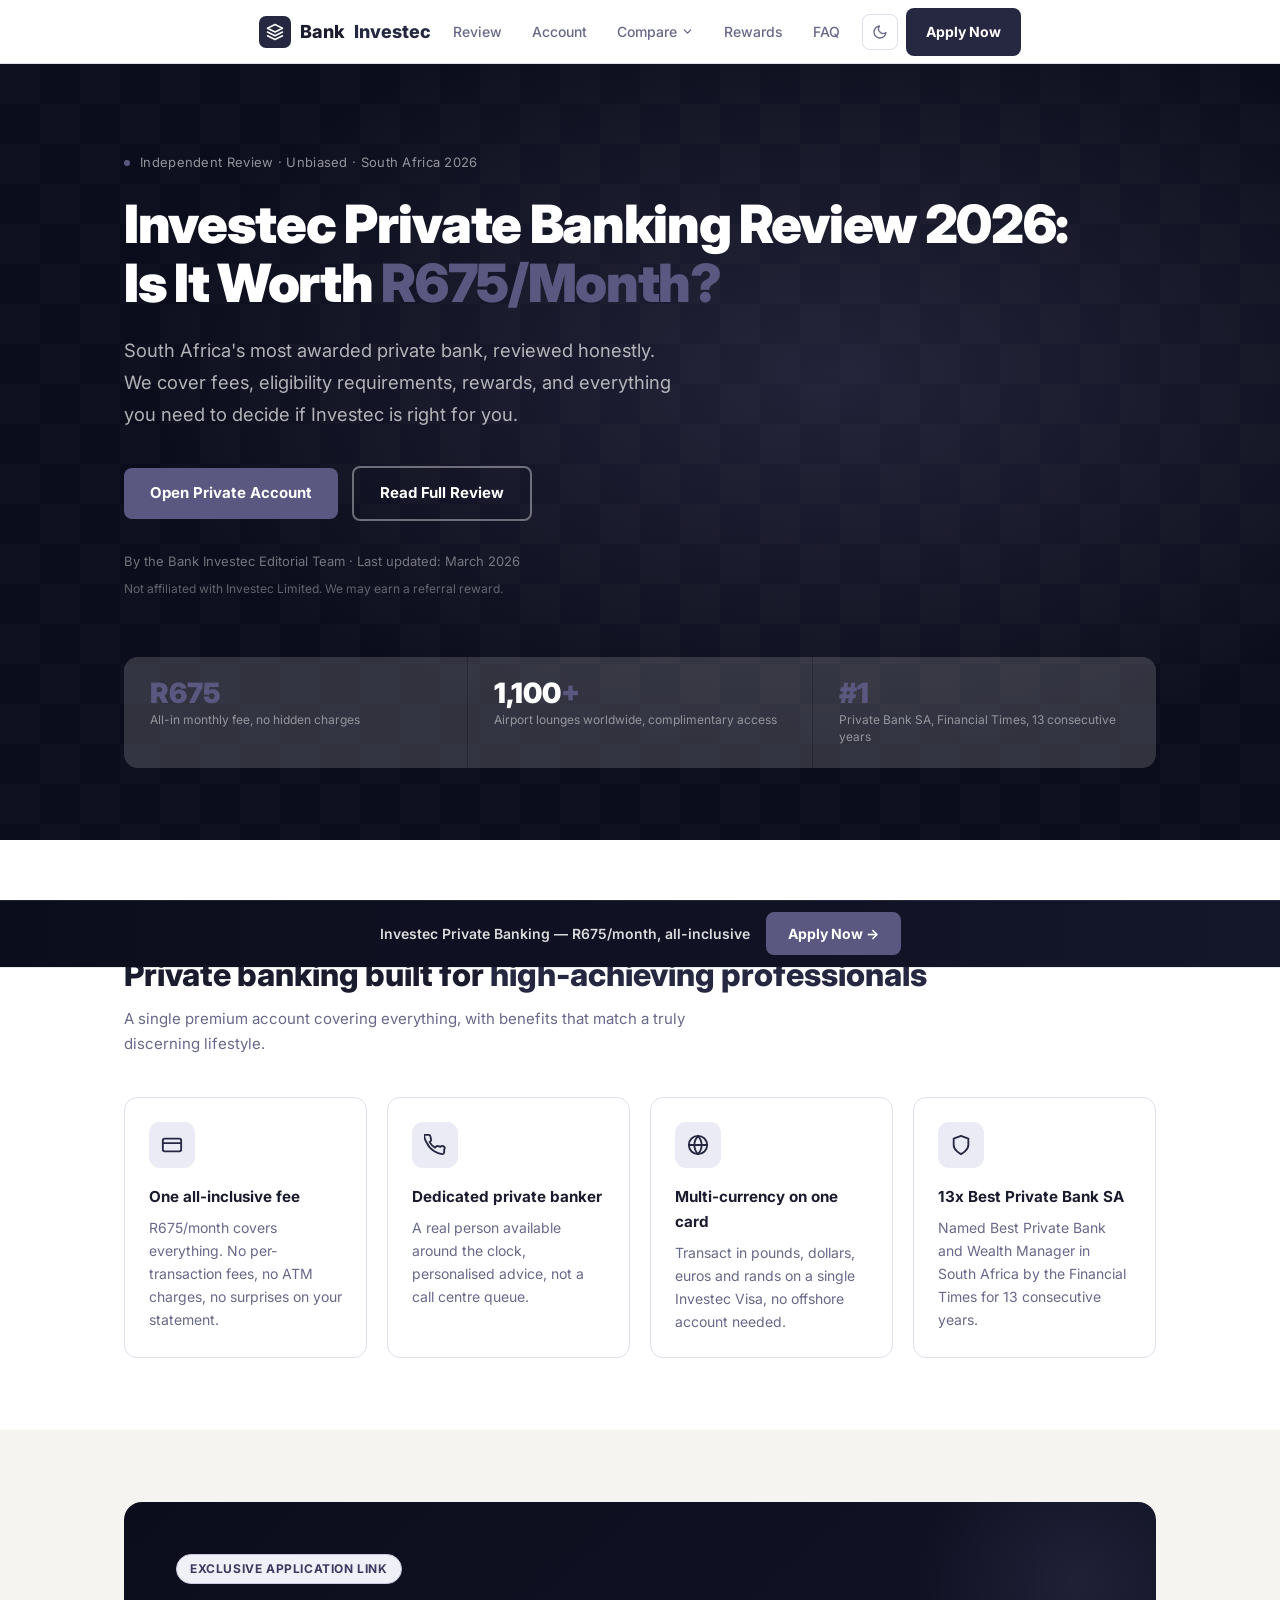
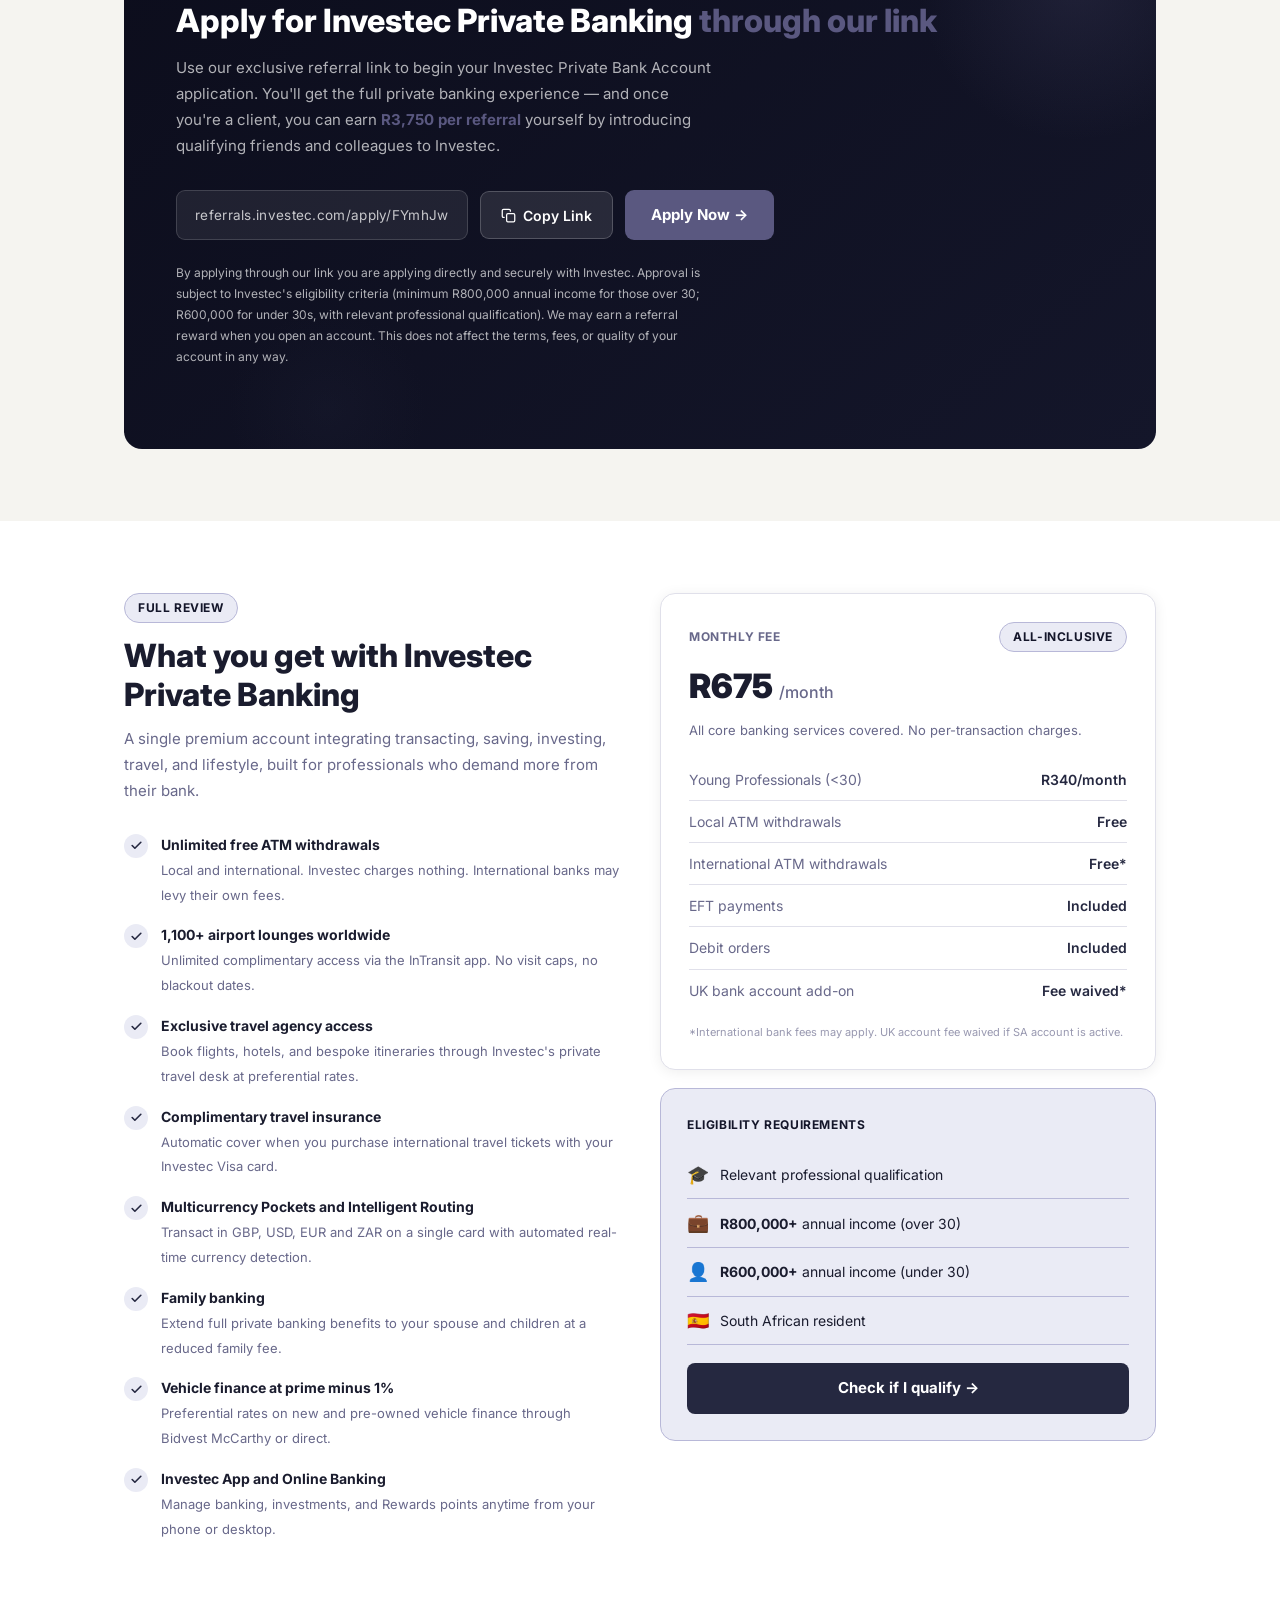
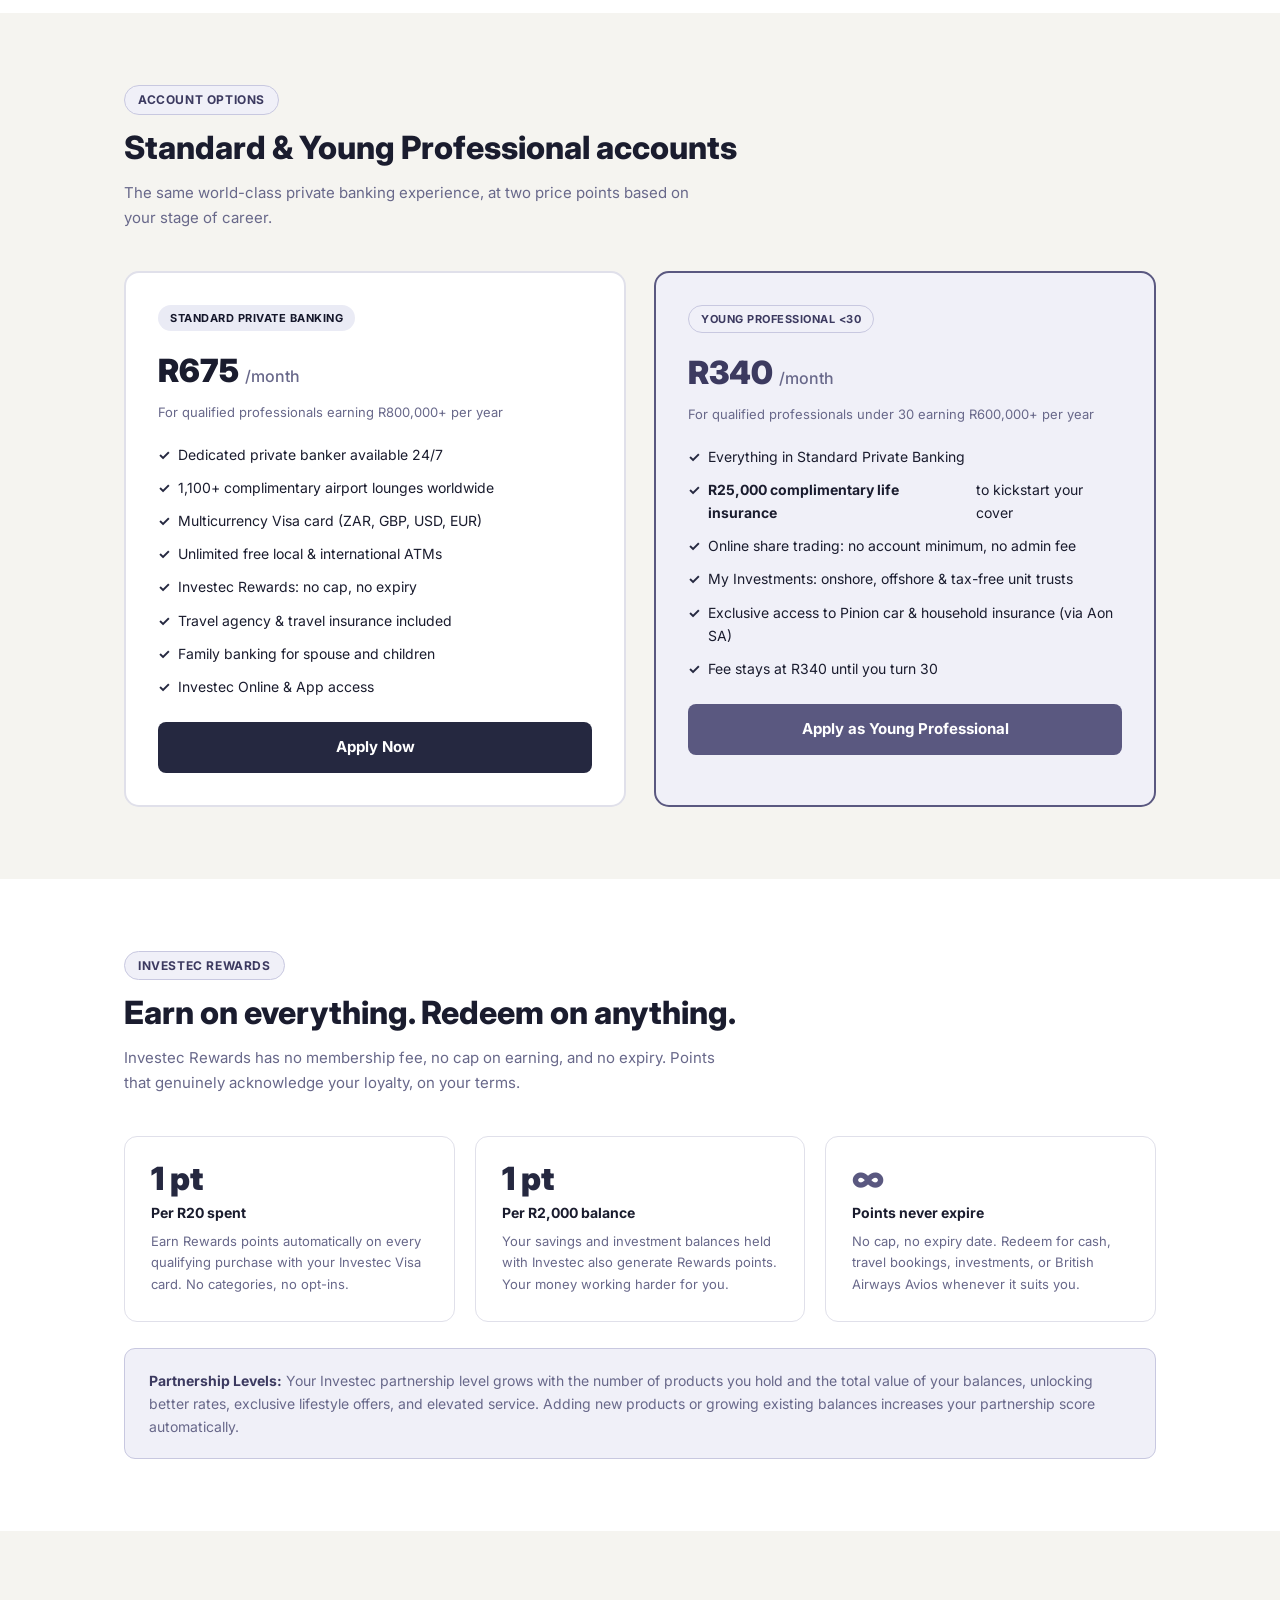
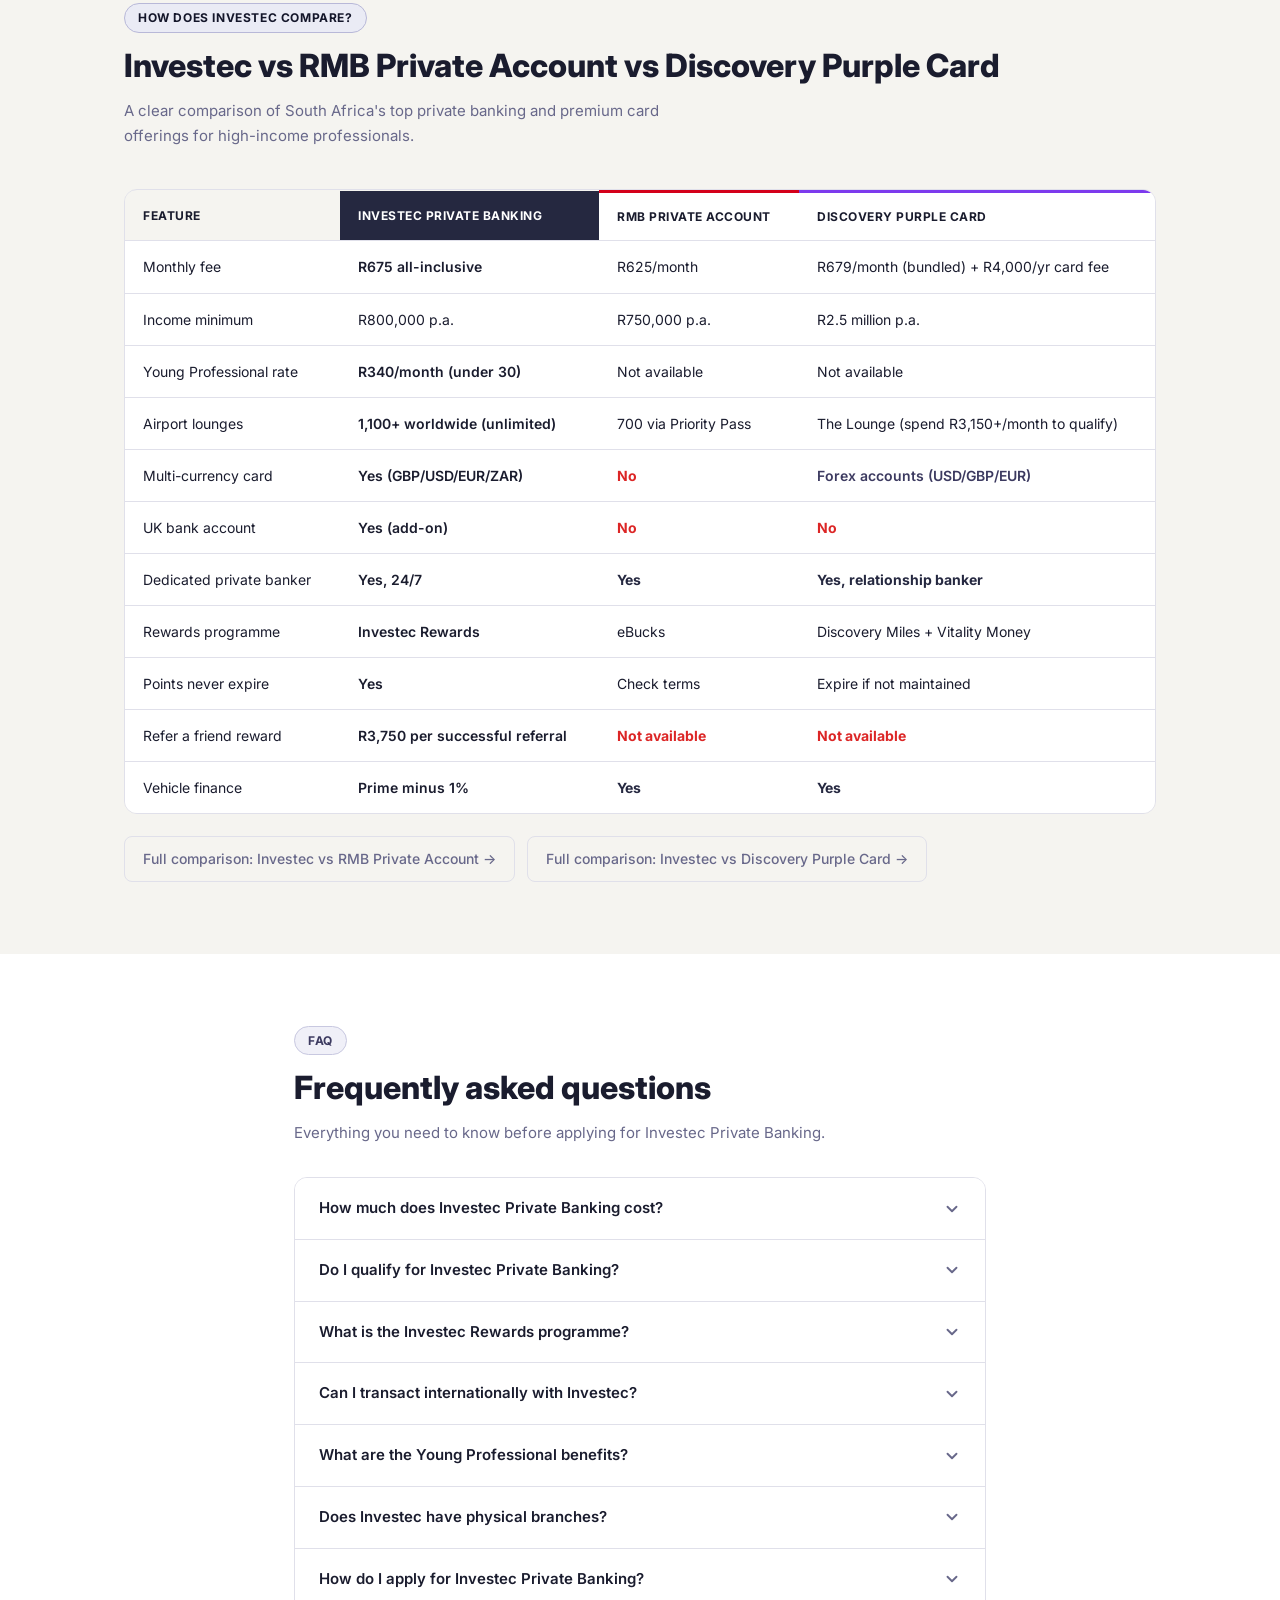
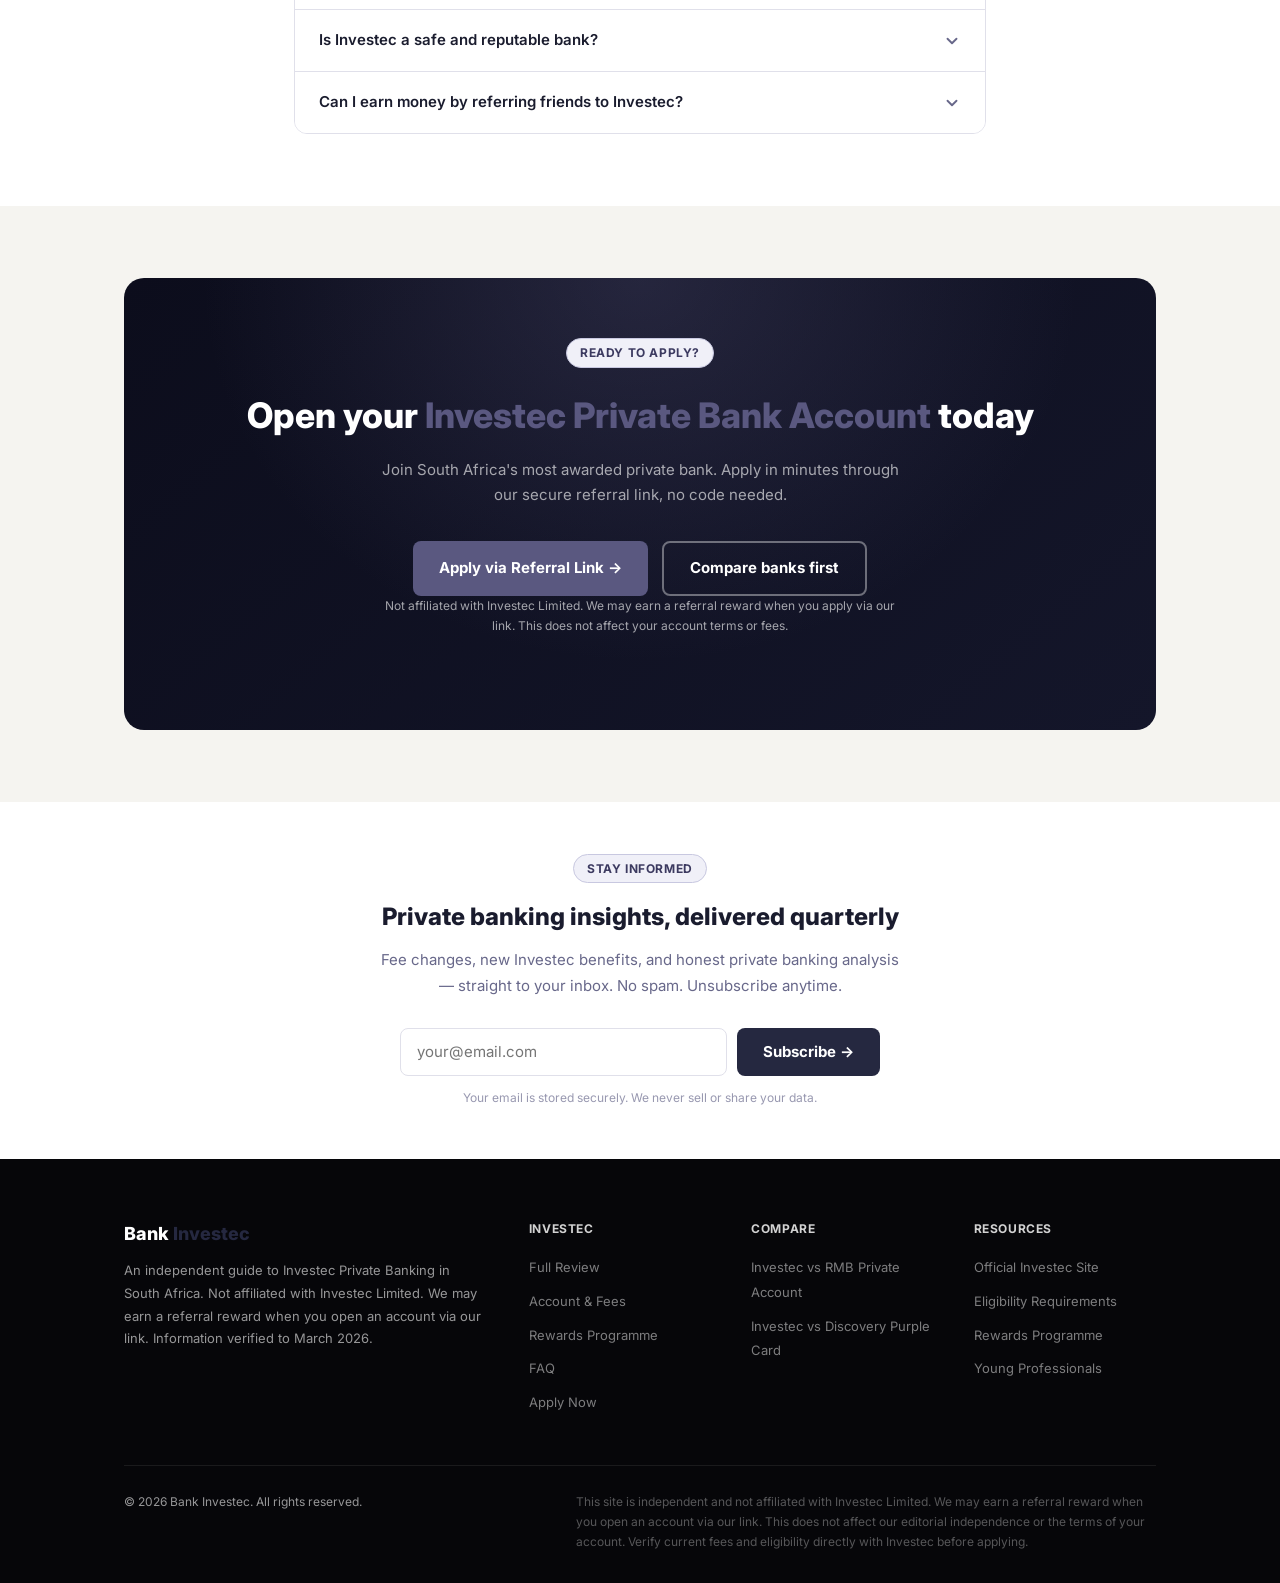
==== investec/index.html @ 0ead9aff "Connect email subscription forms to Google Apps Script Replace APPS_SCRIPT_URL placeholder with live" ====
<!DOCTYPE html>
<html lang="en" data-theme="">
<head>
  <meta charset="UTF-8">
  <meta name="viewport" content="width=device-width, initial-scale=1.0">
  <title>Investec Private Banking Review 2026 | Is It Worth It? | Bank Investec</title>
  <meta name="description" content="Full independent review of Investec Private Banking South Africa. Fees from R675/month, 1,100+ airport lounges, multicurrency card. See if you qualify and apply today.">
  <meta property="og:title" content="Investec Private Banking Review 2026 | Is It Worth It? | Bank Investec">
  <meta property="og:description" content="Full independent review of Investec Private Banking South Africa. Fees from R675/month, 1,100+ airport lounges, multicurrency card.">
  <meta property="og:type" content="website">
  <meta property="og:url" content="https://bankinvestec.co.za/">
  <meta name="twitter:card" content="summary_large_image">
  <meta name="twitter:title" content="Investec Private Banking Review 2026 | Bank Investec">
  <meta name="twitter:description" content="Full independent review of Investec Private Banking South Africa. Fees, eligibility, rewards explained.">
  <link rel="canonical" href="https://bankinvestec.co.za/">
  <link rel="preconnect" href="https://fonts.googleapis.com">
  <link rel="preconnect" href="https://fonts.gstatic.com" crossorigin>
  <link href="https://fonts.googleapis.com/css2?family=Inter:wght@300;400;500;600;700;800;900&display=swap" rel="stylesheet">
  <!-- Google Analytics 4 — replace G-XXXXXXXXXX with your Measurement ID from analytics.google.com -->
  <script async src="https://www.googletagmanager.com/gtag/js?id=G-XXXXXXXXXX"></script>
  <script>
    window.dataLayer = window.dataLayer || [];
    function gtag(){dataLayer.push(arguments);}
    gtag('js', new Date());
    gtag('config', 'G-XXXXXXXXXX');
  </script>
  <script type="application/ld+json">
  {
    "@context": "https://schema.org",
    "@type": "WebSite",
    "name": "Bank Investec",
    "url": "https://bankinvestec.co.za/",
    "description": "Independent guide to Investec Private Banking in South Africa"
  }
  </script>
  <script type="application/ld+json">
  {
    "@context": "https://schema.org",
    "@type": "Organization",
    "name": "Bank Investec",
    "url": "https://bankinvestec.co.za/",
    "description": "Independent review and guide to Investec Private Banking South Africa",
    "sameAs": ["https://bankinvestec.co.za/"]
  }
  </script>
  <script type="application/ld+json">
  {
    "@context": "https://schema.org",
    "@type": "FAQPage",
    "mainEntity": [
      {"@type":"Question","name":"How much does Investec Private Banking cost?","acceptedAnswer":{"@type":"Answer","text":"Investec charges a single all-inclusive monthly fee of R675 (effective 1 August 2025). Young Professionals under 30 pay R340/month. This covers all core banking services with no separate transaction fees."}},
      {"@type":"Question","name":"Do I qualify for Investec Private Banking?","acceptedAnswer":{"@type":"Answer","text":"You generally need a relevant professional qualification and a minimum annual income of R800,000 (over 30) or R600,000 (under 30)."}}
    ]
  }
  </script>
  <style>
    :root {
      --accent:        #252840;
      --accent-dark:   #14162A;
      --accent-light:  #EAEBF5;
      --accent-border: #B8B8D8;
      --hero-bg:       #0C0D1C;
      --dark-bg:       #060609;
      --page-bg:       #F5F4F0;
      --white:         #FFFFFF;
      --text:          #1A1C2E;
      --text-muted:    #68688A;
      --text-light:    #9898B0;
      --border:        #E0E0EA;
      --gold:          #5A5880;
      --gold-dark:     #3C3A60;
      --gold-light:    #F0F0F8;
      --gold-border:   #C8C8E0;
      --nav-h:         64px;
      --card-bg:       #FFFFFF;
      --shadow:        rgba(0,0,0,0.07);
    }
    [data-theme="dark"] {
      --page-bg:       #0A0B16;
      --white:         #12131E;
      --card-bg:       #1A1B2C;
      --text:          #EDECF4;
      --text-muted:    #9898B8;
      --text-light:    #6A6A88;
      --border:        #242438;
      --accent-light:  #141528;
      --accent-border: #282A4A;
      --gold-light:    #181824;
      --gold-border:   #2C2C48;
      --shadow:        rgba(0,0,0,0.5);
    }
    *, *::before, *::after { box-sizing: border-box; margin: 0; padding: 0; }
    html { scroll-behavior: smooth; }
    body { font-family: 'Inter', sans-serif; font-size: 15px; color: var(--text); background: var(--page-bg); line-height: 1.65; transition: background .25s, color .25s; }
    a { color: inherit; text-decoration: none; }
    .container { max-width: 1080px; margin: 0 auto; padding: 0 24px; }
    .btn { display: inline-flex; align-items: center; gap: 8px; padding: 13px 26px; border-radius: 8px; font-weight: 700; font-size: 15px; cursor: pointer; transition: all .2s; border: none; font-family: inherit; min-height: 48px; touch-action: manipulation; }
    .btn-primary { background: var(--accent); color: #fff; }
    .btn-primary:hover { background: var(--accent-dark); transform: translateY(-1px); box-shadow: 0 4px 18px rgba(37,40,64,.35); }
    .btn-gold { background: var(--gold); color: #fff; }
    .btn-gold:hover { background: var(--gold-dark); transform: translateY(-1px); box-shadow: 0 4px 18px rgba(90,88,128,.4); }
    .btn-outline { background: transparent; color: #fff; border: 2px solid rgba(255,255,255,.38); }
    .btn-outline:hover { border-color: #fff; background: rgba(255,255,255,.09); }
    .section { padding: 72px 0; }
    .section-alt { background: var(--page-bg); }
    .section-white { background: var(--white); }
    .section-dark { background: var(--dark-bg); color: #fff; }
    .section-title { font-size: clamp(1.5rem, 3vw, 2rem); font-weight: 800; margin-bottom: 12px; line-height: 1.2; }
    .section-sub { color: var(--text-muted); max-width: 600px; margin-bottom: 40px; line-height: 1.7; }
    .badge { display: inline-block; padding: 4px 13px; border-radius: 20px; font-size: 12px; font-weight: 700; letter-spacing: .6px; text-transform: uppercase; }
    .badge-gold { background: var(--gold-light); color: var(--gold-dark); border: 1px solid var(--gold-border); }
    .badge-green { background: var(--accent-light); color: var(--accent-dark); border: 1px solid var(--accent-border); }

    /* Nav */
    .nav { position: sticky; top: 0; z-index: 100; background: var(--white); border-bottom: 1px solid var(--border); height: var(--nav-h); display: flex; align-items: center; transition: background .25s, border-color .25s; }
    [data-theme="dark"] .nav { background: #0C0D1C; border-color: rgba(255,255,255,0.07); }
    .nav-inner { display: flex; align-items: center; justify-content: space-between; width: 100%; gap: 8px; }
    .nav-logo { font-size: 18px; font-weight: 800; color: var(--text); display: flex; align-items: center; gap: 9px; flex-shrink: 0; }
    .logo-mark { width: 32px; height: 32px; background: var(--accent); border-radius: 7px; display: flex; align-items: center; justify-content: center; }
    .logo-mark svg { width: 18px; height: 18px; fill: none; stroke: #fff; stroke-width: 2; stroke-linecap: round; stroke-linejoin: round; }
    .nav-logo em { color: var(--accent); font-style: normal; }
    .nav-links { display: flex; align-items: center; gap: 2px; }
    .nav-links a { padding: 8px 14px; border-radius: 6px; font-size: 14px; font-weight: 500; color: var(--text-muted); transition: all .15s; min-height: 40px; display: flex; align-items: center; }
    .nav-links a:hover { color: var(--text); background: var(--accent-light); }
    .nav-dd { position: relative; }
    .nav-dd-btn { display: flex; align-items: center; gap: 4px; padding: 8px 14px; border-radius: 6px; font-size: 14px; font-weight: 500; color: var(--text-muted); cursor: pointer; background: none; border: none; font-family: inherit; transition: all .15s; min-height: 40px; }
    .nav-dd-btn:hover { color: var(--text); background: var(--accent-light); }
    .nav-dd-menu { display: none; position: absolute; top: calc(100% + 8px); left: 0; background: var(--card-bg); border: 1px solid var(--border); border-radius: 10px; padding: 6px; min-width: 240px; box-shadow: 0 8px 28px var(--shadow); z-index: 200; }
    .nav-dd-menu.open { display: block; }
    .nav-dd-menu a { display: block; padding: 10px 14px; border-radius: 6px; font-size: 14px; color: var(--text); transition: background .15s; min-height: 40px; display: flex; align-items: center; }
    .nav-dd-menu a:hover { background: var(--accent-light); color: var(--accent); }
    .nav-right { display: flex; align-items: center; gap: 8px; flex-shrink: 0; }
    .theme-toggle { width: 36px; height: 36px; border-radius: 8px; border: 1px solid var(--border); background: var(--card-bg); cursor: pointer; display: flex; align-items: center; justify-content: center; transition: all .2s; color: var(--text-muted); }
    .theme-toggle:hover { border-color: var(--accent); color: var(--accent); background: var(--accent-light); }
    .theme-toggle svg { width: 16px; height: 16px; stroke: currentColor; fill: none; stroke-width: 2; stroke-linecap: round; stroke-linejoin: round; }
    .hamburger { display: none; background: none; border: none; cursor: pointer; padding: 8px; min-width: 40px; min-height: 48px; align-items: center; justify-content: center; flex-direction: column; gap: 5px; }
    .hamburger span { display: block; width: 22px; height: 2px; background: var(--text); transition: all .2s; border-radius: 2px; }
    [data-theme="dark"] .hamburger span { background: #fff; }
    .m-nav { display: none; position: fixed; top: var(--nav-h); left: 0; right: 0; bottom: 0; background: var(--white); overflow-y: auto; z-index: 99; padding: 16px; transition: background .25s; }
    [data-theme="dark"] .m-nav { background: #0C0D1C; }
    .m-nav a, .m-nav-sub-btn { display: flex; align-items: center; padding: 13px 16px; border-radius: 8px; font-size: 16px; font-weight: 500; color: var(--text); transition: background .15s; border: none; background: none; font-family: inherit; width: 100%; text-align: left; cursor: pointer; min-height: 48px; }
    .m-nav a:hover, .m-nav-sub-btn:hover { background: var(--accent-light); }
    .m-nav-sub { display: none; padding-left: 14px; }
    .m-nav-sub a { font-size: 15px; padding: 10px 16px; }
    .m-nav-cta { display: block; margin-top: 16px; text-align: center; background: var(--accent); color: #fff !important; padding: 15px; border-radius: 10px; font-weight: 700; min-height: 52px; }

    /* Hero */
    .hero { background: var(--hero-bg); background-image: radial-gradient(ellipse at 65% 40%, rgba(90,88,128,.28) 0%, transparent 58%); padding: 88px 0 72px; color: #fff; position: relative; overflow: hidden; }
    .hero::after { content: ''; position: absolute; inset: 0; background: url("data:image/svg+xml,%3Csvg width='80' height='80' viewBox='0 0 80 80' xmlns='http://www.w3.org/2000/svg'%3E%3Cg fill='%23ffffff' fill-opacity='0.015'%3E%3Cpath d='M0 0h40v40H0zm40 40h40v40H40z'/%3E%3C/g%3E%3C/svg%3E"); pointer-events: none; }
    .hero-inner { position: relative; z-index: 1; }
    .hero-eyebrow { display: flex; align-items: center; gap: 10px; margin-bottom: 22px; font-size: 13px; color: rgba(255,255,255,.55); letter-spacing: .3px; }
    .hero-dot { width: 6px; height: 6px; border-radius: 50%; background: var(--gold); flex-shrink: 0; }
    .hero h1 { font-size: clamp(2rem, 5.5vw, 3.3rem); font-weight: 900; line-height: 1.1; margin-bottom: 22px; letter-spacing: -.025em; }
    .hero h1 em { color: var(--gold); font-style: normal; }
    .hero-sub { font-size: clamp(1rem, 2vw, 1.15rem); color: rgba(255,255,255,.68); max-width: 560px; margin-bottom: 36px; line-height: 1.75; }
    .hero-actions { display: flex; align-items: center; gap: 14px; flex-wrap: wrap; margin-bottom: 30px; }
    .hero-meta { font-size: 13px; color: rgba(255,255,255,.42); }
    .hero-disc { margin-top: 7px; font-size: 12px; color: rgba(255,255,255,.35); }
    .hero-stats { display: grid; grid-template-columns: repeat(3, 1fr); gap: 1px; background: rgba(255,255,255,.1); border-radius: 14px; overflow: hidden; margin-top: 58px; }
    .hero-stat { background: rgba(255,255,255,.055); padding: 22px 26px; }
    .stat-num { font-size: 1.75rem; font-weight: 900; color: #fff; line-height: 1; }
    .stat-num em { color: var(--gold); font-style: normal; }
    .stat-label { font-size: 12px; color: rgba(255,255,255,.48); margin-top: 5px; line-height: 1.4; }

    /* Why Cards */
    .why-grid { display: grid; grid-template-columns: repeat(4, 1fr); gap: 20px; }
    .why-card { background: var(--card-bg); border: 1px solid var(--border); border-radius: 13px; padding: 24px; transition: box-shadow .2s, transform .2s; }
    .why-card:hover { box-shadow: 0 6px 24px var(--shadow); transform: translateY(-2px); }
    .why-icon { width: 46px; height: 46px; background: var(--accent-light); border-radius: 11px; display: flex; align-items: center; justify-content: center; margin-bottom: 16px; }
    .why-icon svg { width: 22px; height: 22px; stroke: var(--accent); fill: none; stroke-width: 2; stroke-linecap: round; stroke-linejoin: round; }
    .why-card h3 { font-size: 0.95rem; font-weight: 700; margin-bottom: 7px; }
    .why-card p { font-size: 14px; color: var(--text-muted); line-height: 1.65; }

    /* Referral Box */
    .ref-box { background: linear-gradient(140deg, #0C0D1C 0%, #14162A 100%); border-radius: 18px; padding: 52px; color: #fff; position: relative; overflow: hidden; }
    .ref-box::before { content: ''; position: absolute; top: -80px; right: -80px; width: 320px; height: 320px; background: radial-gradient(circle, rgba(90,88,128,.20) 0%, transparent 70%); pointer-events: none; }
    .ref-box::after { content: ''; position: absolute; bottom: -60px; left: 10%; width: 200px; height: 200px; background: radial-gradient(circle, rgba(37,40,64,.18) 0%, transparent 70%); pointer-events: none; }
    .ref-inner { position: relative; z-index: 1; }
    .ref-box h2 { font-size: clamp(1.5rem, 3vw, 2rem); font-weight: 800; margin-bottom: 14px; line-height: 1.2; }
    .ref-box h2 em { color: var(--gold); font-style: normal; }
    .ref-box > .ref-inner > p { color: rgba(255,255,255,.68); max-width: 540px; margin-bottom: 30px; line-height: 1.75; }
    .ref-row { display: flex; align-items: center; gap: 12px; flex-wrap: wrap; }
    .ref-url { background: rgba(255,255,255,.08); border: 1px solid rgba(255,255,255,.15); border-radius: 9px; padding: 13px 18px; font-size: 13.5px; color: rgba(255,255,255,.75); letter-spacing: .3px; white-space: nowrap; overflow: hidden; text-overflow: ellipsis; max-width: 300px; }
    .ref-copy { display: inline-flex; align-items: center; gap: 7px; padding: 13px 20px; background: rgba(255,255,255,.1); border: 1px solid rgba(255,255,255,.2); border-radius: 9px; color: #fff; font-size: 14px; font-weight: 600; cursor: pointer; transition: all .2s; font-family: inherit; min-height: 48px; }
    .ref-copy:hover { background: rgba(255,255,255,.18); }
    .ref-apply { display: inline-flex; align-items: center; gap: 8px; padding: 13px 26px; background: var(--gold); border-radius: 9px; color: #fff; font-size: 15px; font-weight: 700; cursor: pointer; transition: all .2s; min-height: 48px; }
    .ref-apply:hover { background: var(--gold-dark); transform: translateY(-1px); box-shadow: 0 5px 18px rgba(184,146,42,.45); }
    .ref-fine { margin-top: 22px; font-size: 12px; color: rgba(255,255,255,.37); line-height: 1.7; max-width: 680px; }
    .toast { position: fixed; bottom: 24px; left: 50%; transform: translateX(-50%) translateY(10px); background: var(--accent); color: #fff; padding: 12px 26px; border-radius: 9px; font-weight: 600; font-size: 14px; opacity: 0; transition: all .3s; pointer-events: none; z-index: 1000; }
    .toast.show { opacity: 1; transform: translateX(-50%) translateY(0); }

    /* Features */
    .features-grid { display: grid; grid-template-columns: 1fr 1fr; gap: 40px; align-items: start; }
    .feat-list { display: flex; flex-direction: column; gap: 16px; }
    .feat-item { display: flex; align-items: flex-start; gap: 13px; }
    .feat-check { width: 24px; height: 24px; background: var(--accent-light); border-radius: 50%; display: flex; align-items: center; justify-content: center; flex-shrink: 0; margin-top: 1px; }
    .feat-check svg { width: 13px; height: 13px; stroke: var(--accent); fill: none; stroke-width: 3; stroke-linecap: round; stroke-linejoin: round; }
    .feat-text strong { display: block; font-size: 14px; font-weight: 700; margin-bottom: 2px; }
    .feat-text span { font-size: 13px; color: var(--text-muted); line-height: 1.6; }
    .aside-stack { display: flex; flex-direction: column; gap: 18px; }
    .fee-card { background: var(--card-bg); border: 1px solid var(--border); border-radius: 15px; padding: 28px; box-shadow: 0 2px 14px var(--shadow); }
    .fee-header { display: flex; align-items: center; justify-content: space-between; margin-bottom: 6px; }
    .fee-label { font-size: 12px; font-weight: 700; text-transform: uppercase; letter-spacing: .6px; color: var(--text-muted); }
    .fee-amount { font-size: 2.1rem; font-weight: 900; margin-bottom: 6px; }
    .fee-amount span { font-size: 1rem; font-weight: 500; color: var(--text-muted); }
    .fee-note { font-size: 13px; color: var(--text-muted); margin-bottom: 18px; }
    .fee-rows { display: flex; flex-direction: column; }
    .fee-row { display: flex; justify-content: space-between; font-size: 14px; padding: 9px 0; border-bottom: 1px solid var(--border); }
    .fee-row:last-child { border-bottom: none; }
    .fee-row-label { color: var(--text-muted); }
    .fee-val-good { color: var(--accent); font-weight: 600; }
    .fee-asterisk { font-size: 11px; color: var(--text-light); margin-top: 12px; }
    .elig-card { background: linear-gradient(135deg, var(--accent-light), var(--accent-light)); border: 1px solid var(--accent-border); border-radius: 15px; padding: 26px; }
    .elig-card h4 { font-size: 12px; font-weight: 700; text-transform: uppercase; letter-spacing: .6px; color: var(--accent-dark); margin-bottom: 16px; }
    .elig-row { display: flex; align-items: center; gap: 11px; font-size: 14px; padding: 9px 0; border-bottom: 1px solid var(--accent-border); }
    .elig-row:last-child { border-bottom: none; }
    .elig-icon { font-size: 18px; }

    /* Rewards */
    .rewards-grid { display: grid; grid-template-columns: repeat(3, 1fr); gap: 20px; }
    .rew-card { background: var(--card-bg); border: 1px solid var(--border); border-radius: 13px; padding: 26px; }
    .rew-num { font-size: 2rem; font-weight: 900; color: var(--accent); margin-bottom: 6px; line-height: 1; }
    .rew-num em { color: var(--gold); font-style: normal; }
    .rew-label { font-size: 14px; font-weight: 700; margin-bottom: 7px; }
    .rew-desc { font-size: 13px; color: var(--text-muted); line-height: 1.65; }
    .rewards-note { margin-top: 26px; padding: 20px 24px; background: var(--gold-light); border: 1px solid var(--gold-border); border-radius: 11px; font-size: 14px; }

    /* Comparison */
    .table-wrap { overflow-x: auto; border-radius: 13px; border: 1px solid var(--border); }
    .cmp-table { width: 100%; border-collapse: collapse; font-size: 14px; }
    .cmp-table th, .cmp-table td { padding: 14px 18px; text-align: left; border-bottom: 1px solid var(--border); }
    .cmp-table thead th { font-size: 12px; font-weight: 700; text-transform: uppercase; letter-spacing: .5px; background: var(--page-bg); white-space: nowrap; color: var(--text); }
    .cmp-table thead th.col-inv { background: var(--accent); color: #fff; }
    .cmp-table thead th.col-rmb { background: var(--card-bg); color: var(--text); border-top: 3px solid #D4001A; }
    .cmp-table thead th.col-disc { background: var(--card-bg); color: var(--text); border-top: 3px solid #7C3AED; }
    .cmp-table tbody tr:last-child td { border-bottom: none; }
    .cmp-table tbody tr:hover { background: var(--accent-light); }
    .cmp-table tbody td { background: var(--card-bg); color: var(--text); }
    .cmp-table tbody tr:hover td { background: var(--accent-light); }
    .val-good { color: var(--accent); font-weight: 600; }
    .chk-yes { color: var(--accent); font-weight: 700; }
    .chk-no { color: #DC2626; font-weight: 700; }
    .chk-part { color: var(--gold-dark); font-weight: 600; }
    .cmp-links { display: flex; gap: 12px; margin-top: 22px; flex-wrap: wrap; }
    .cmp-link { display: inline-flex; align-items: center; gap: 6px; padding: 10px 18px; border: 1px solid var(--border); border-radius: 8px; font-size: 14px; font-weight: 500; color: var(--text-muted); transition: all .2s; min-height: 44px; }
    .cmp-link:hover { border-color: var(--accent); color: var(--accent); background: var(--accent-light); }

    /* Young Professional */
    .yp-grid { display: grid; grid-template-columns: 1fr 1fr; gap: 28px; }
    .yp-card { background: var(--card-bg); border: 2px solid var(--border); border-radius: 15px; padding: 32px; }
    .yp-card.featured { border-color: var(--gold); background: var(--gold-light); }
    .yp-tag { display: inline-block; padding: 4px 12px; border-radius: 20px; font-size: 11px; font-weight: 700; letter-spacing: .5px; text-transform: uppercase; margin-bottom: 14px; }
    .yp-tag.standard { background: var(--accent-light); color: var(--accent-dark); }
    .yp-tag.young { background: var(--gold-light); color: var(--gold-dark); border: 1px solid var(--gold-border); }
    .yp-fee { font-size: 2rem; font-weight: 900; margin-bottom: 4px; }
    .yp-fee span { font-size: 1rem; font-weight: 500; color: var(--text-muted); }
    .yp-income { font-size: 13px; color: var(--text-muted); margin-bottom: 20px; }
    .yp-list { display: flex; flex-direction: column; gap: 10px; }
    .yp-item { display: flex; align-items: flex-start; gap: 8px; font-size: 14px; }
    .yp-item::before { content: '✓'; color: var(--accent); font-weight: 700; flex-shrink: 0; }

    /* FAQ */
    .faq-list { display: flex; flex-direction: column; border-radius: 13px; overflow: hidden; border: 1px solid var(--border); }
    .faq-item { border-bottom: 1px solid var(--border); }
    .faq-item:last-child { border-bottom: none; }
    .faq-q { display: flex; justify-content: space-between; align-items: center; padding: 18px 24px; cursor: pointer; font-weight: 600; font-size: 15px; background: var(--card-bg); transition: background .15s; gap: 14px; min-height: 60px; }
    .faq-q:hover { background: var(--accent-light); }
    .faq-chev { flex-shrink: 0; transition: transform .2s; stroke: var(--text-muted); }
    .faq-item.open .faq-chev { transform: rotate(180deg); }
    .faq-a { display: none; padding: 0 24px 20px; font-size: 14px; color: var(--text-muted); line-height: 1.8; background: var(--card-bg); }
    .faq-item.open .faq-a { display: block; }

    /* Newsletter */
    .nl-form { display: flex; gap: 10px; max-width: 460px; margin: 0 auto; }
    .nl-input { flex: 1; padding: 13px 16px; border: 1px solid var(--border); border-radius: 8px; font-family: inherit; font-size: 15px; color: var(--text); background: var(--card-bg); outline: none; transition: border-color .2s; min-height: 48px; }
    .nl-input:focus { border-color: var(--accent); }
    .nl-note { margin-top: 10px; font-size: 13px; color: var(--text-light); text-align: center; }

    /* CTA Box */
    .cta-box { background: linear-gradient(140deg, #0C0D1C 0%, #14162A 100%); border-radius: 20px; padding: 60px; text-align: center; color: #fff; position: relative; overflow: hidden; }
    .cta-box::before { content: ''; position: absolute; inset: 0; background: radial-gradient(ellipse at 50% 0%, rgba(90,88,128,.3) 0%, transparent 60%); }
    .cta-inner { position: relative; z-index: 1; }
    .cta-box h2 { font-size: clamp(1.6rem, 3.5vw, 2.2rem); font-weight: 800; margin-bottom: 14px; }
    .cta-box h2 em { color: var(--gold); font-style: normal; }
    .cta-box p { color: rgba(255,255,255,.62); max-width: 520px; margin: 0 auto 34px; }
    .cta-actions { display: flex; justify-content: center; gap: 14px; flex-wrap: wrap; }
    .cta-disc { margin-top: 22px; font-size: 12px; color: rgba(255,255,255,.32); }

    /* Footer */
    .footer { background: var(--dark-bg); color: rgba(255,255,255,.58); padding: 60px 0 32px; }
    .footer-grid { display: grid; grid-template-columns: 2fr 1fr 1fr 1fr; gap: 40px; margin-bottom: 50px; }
    .footer-brand { font-size: 18px; font-weight: 800; color: #fff; margin-bottom: 10px; }
    .footer-brand em { color: var(--accent); font-style: normal; }
    .footer-desc { font-size: 13px; line-height: 1.75; }
    .footer-col h4 { font-size: 12px; font-weight: 700; text-transform: uppercase; letter-spacing: .6px; color: rgba(255,255,255,.82); margin-bottom: 16px; }
    .footer-col ul { list-style: none; display: flex; flex-direction: column; gap: 9px; }
    .footer-col ul a { font-size: 13px; color: rgba(255,255,255,.48); transition: color .15s; }
    .footer-col ul a:hover { color: var(--accent); }
    .footer-bottom { border-top: 1px solid rgba(255,255,255,.08); padding-top: 26px; display: flex; justify-content: space-between; align-items: flex-start; gap: 20px; flex-wrap: wrap; }
    .footer-copy { font-size: 12px; }
    .footer-legal { font-size: 12px; color: rgba(255,255,255,.32); max-width: 580px; line-height: 1.65; }

    /* Sticky apply bar */
    .sticky-apply { position: fixed; bottom: 0; left: 0; right: 0; background: linear-gradient(90deg, #0C0D1C, #14162A); padding: 12px 24px; z-index: 300; transform: translateY(100%); transition: transform .35s ease; }
    .sticky-apply.visible { transform: translateY(0); }

    /* Responsive */
    @media (max-width: 860px) {
      .features-grid { grid-template-columns: 1fr; }
      .yp-grid { grid-template-columns: 1fr; }
      .footer-grid { grid-template-columns: 1fr 1fr; }
    }
    @media (max-width: 768px) {
      .why-grid { grid-template-columns: 1fr 1fr; }
      .rewards-grid { grid-template-columns: 1fr 1fr; }
      .hero-stats { grid-template-columns: 1fr; }
      .ref-box { padding: 34px 24px; }
      .cta-box { padding: 44px 24px; }
    }
    @media (max-width: 600px) {
      .nav-links { display: none; }
      .hamburger { display: flex; }
      .why-grid { grid-template-columns: 1fr; }
      .rewards-grid { grid-template-columns: 1fr; }
      .footer-grid { grid-template-columns: 1fr; }
      .section { padding: 48px 0; }
      .nl-form { flex-direction: column; }
      .hero-actions { flex-direction: column; align-items: flex-start; }
      .ref-row { flex-direction: column; align-items: flex-start; }
      .hero { padding: 56px 0 48px; }
      .nav-right .btn { display: none; }
    }
  </style>
</head>
<body>

<!-- Navigation -->
<nav class="nav">
  <div class="container">
    <div class="nav-inner">
      <a href="/" class="nav-logo">
        <div class="logo-mark">
          <svg viewBox="0 0 24 24"><path d="M12 2L2 7l10 5 10-5-10-5M2 17l10 5 10-5M2 12l10 5 10-5"/></svg>
        </div>
        Bank <em>Investec</em>
      </a>
      <div class="nav-links">
        <a href="#review">Review</a>
        <a href="#features">Account</a>
        <div class="nav-dd">
          <button class="nav-dd-btn" onclick="toggleDropdown(event,'ddMenu')" aria-haspopup="true" aria-expanded="false">Compare <svg width="13" height="13" viewBox="0 0 24 24" fill="none" stroke="currentColor" stroke-width="2.5" stroke-linecap="round" stroke-linejoin="round"><polyline points="6 9 12 15 18 9"/></svg></button>
          <div class="nav-dd-menu" id="ddMenu" role="menu">
            <a href="vs-rmb.html">Investec vs RMB Private Account</a>
            <a href="vs-discovery.html">Investec vs Discovery Purple Card</a>
          </div>
        </div>
        <a href="#rewards">Rewards</a>
        <a href="#faq">FAQ</a>
      </div>
      <div class="nav-right">
        <button class="theme-toggle" id="themeToggle" aria-label="Toggle dark mode" onclick="toggleTheme()">
          <svg id="moonIcon" viewBox="0 0 24 24"><path d="M21 12.79A9 9 0 1111.21 3 7 7 0 0021 12.79z"/></svg>
          <svg id="sunIcon" viewBox="0 0 24 24" style="display:none"><circle cx="12" cy="12" r="5"/><line x1="12" y1="1" x2="12" y2="3"/><line x1="12" y1="21" x2="12" y2="23"/><line x1="4.22" y1="4.22" x2="5.64" y2="5.64"/><line x1="18.36" y1="18.36" x2="19.78" y2="19.78"/><line x1="1" y1="12" x2="3" y2="12"/><line x1="21" y1="12" x2="23" y2="12"/><line x1="4.22" y1="19.78" x2="5.64" y2="18.36"/><line x1="18.36" y1="5.64" x2="19.78" y2="4.22"/></svg>
        </button>
        <a href="https://referrals.investec.com/apply/FYmhJw" target="_blank" rel="noopener" class="btn btn-primary" style="font-size:14px;padding:9px 20px;" onclick="trackApply()">Apply Now</a>
        <button class="hamburger" onclick="toggleNav()" aria-label="Menu">
          <span></span><span></span><span></span>
        </button>
      </div>
    </div>
  </div>
</nav>

<!-- Mobile nav -->
<div class="m-nav" id="mNav">
  <a href="#review" onclick="closeNav()">Review</a>
  <a href="#features" onclick="closeNav()">Account &amp; Fees</a>
  <button class="m-nav-sub-btn" onclick="toggleSub()">Compare &#9662;</button>
  <div class="m-nav-sub" id="mSub">
    <a href="vs-rmb.html">Investec vs RMB Private Account</a>
    <a href="vs-discovery.html">Investec vs Discovery Purple Card</a>
  </div>
  <a href="#rewards" onclick="closeNav()">Rewards</a>
  <a href="#faq" onclick="closeNav()">FAQ</a>
  <a href="https://referrals.investec.com/apply/FYmhJw" class="m-nav-cta" target="_blank" rel="noopener" onclick="trackApply()">Apply for Private Banking</a>
</div>

<!-- Hero -->
<section class="hero" id="review">
  <div class="container">
    <div class="hero-inner">
      <div class="hero-eyebrow">
        <div class="hero-dot"></div>
        Independent Review &middot; Unbiased &middot; South Africa 2026
      </div>
      <h1>Investec Private Banking Review 2026:<br>Is It Worth <em>R675/Month?</em></h1>
      <p class="hero-sub">South Africa's most awarded private bank, reviewed honestly. We cover fees, eligibility requirements, rewards, and everything you need to decide if Investec is right for you.</p>
      <div class="hero-actions">
        <a href="https://referrals.investec.com/apply/FYmhJw" target="_blank" rel="noopener" class="btn btn-gold" onclick="trackApply()">Open Private Account</a>
        <a href="#features" class="btn btn-outline">Read Full Review</a>
      </div>
      <div class="hero-meta">By the Bank Investec Editorial Team &middot; Last updated: March 2026</div>
      <div class="hero-disc">Not affiliated with Investec Limited. We may earn a referral reward.</div>
      <div class="hero-stats">
        <div class="hero-stat">
          <div class="stat-num"><em>R675</em></div>
          <div class="stat-label">All-in monthly fee, no hidden charges</div>
        </div>
        <div class="hero-stat">
          <div class="stat-num">1,100<em>+</em></div>
          <div class="stat-label">Airport lounges worldwide, complimentary access</div>
        </div>
        <div class="hero-stat">
          <div class="stat-num"><em>#1</em></div>
          <div class="stat-label">Private Bank SA, Financial Times, 13 consecutive years</div>
        </div>
      </div>
    </div>
  </div>
</section>

<!-- Why Investec -->
<section class="section section-white">
  <div class="container">
    <div class="badge badge-gold" style="margin-bottom:14px;">Why Investec?</div>
    <h2 class="section-title">Private banking built for <span style="color:var(--accent);">high-achieving professionals</span></h2>
    <p class="section-sub">A single premium account covering everything, with benefits that match a truly discerning lifestyle.</p>
    <div class="why-grid">
      <div class="why-card">
        <div class="why-icon">
          <svg viewBox="0 0 24 24"><rect x="2" y="5" width="20" height="14" rx="2"/><line x1="2" y1="10" x2="22" y2="10"/></svg>
        </div>
        <h3>One all-inclusive fee</h3>
        <p>R675/month covers everything. No per-transaction fees, no ATM charges, no surprises on your statement.</p>
      </div>
      <div class="why-card">
        <div class="why-icon">
          <svg viewBox="0 0 24 24"><path d="M22 16.92v3a2 2 0 01-2.18 2 19.79 19.79 0 01-8.63-3.07A19.5 19.5 0 013.07 9.81a19.79 19.79 0 01-3.07-8.64A2 2 0 012 1h3a2 2 0 012 1.72c.127.96.361 1.903.7 2.81a2 2 0 01-.45 2.11L6.09 8.91a16 16 0 006 6l1.27-1.27a2 2 0 012.11-.45c.907.339 1.85.573 2.81.7A2 2 0 0122 16.92z"/></svg>
        </div>
        <h3>Dedicated private banker</h3>
        <p>A real person available around the clock, personalised advice, not a call centre queue.</p>
      </div>
      <div class="why-card">
        <div class="why-icon">
          <svg viewBox="0 0 24 24"><circle cx="12" cy="12" r="10"/><path d="M2 12h20M12 2a15.3 15.3 0 014 10 15.3 15.3 0 01-4 10 15.3 15.3 0 01-4-10 15.3 15.3 0 014-10z"/></svg>
        </div>
        <h3>Multi-currency on one card</h3>
        <p>Transact in pounds, dollars, euros and rands on a single Investec Visa, no offshore account needed.</p>
      </div>
      <div class="why-card">
        <div class="why-icon">
          <svg viewBox="0 0 24 24"><path d="M12 22s8-4 8-10V5l-8-3-8 3v7c0 6 8 10 8 10z"/></svg>
        </div>
        <h3>13x Best Private Bank SA</h3>
        <p>Named Best Private Bank and Wealth Manager in South Africa by the Financial Times for 13 consecutive years.</p>
      </div>
    </div>
  </div>
</section>

<!-- Referral Box -->
<section class="section section-alt">
  <div class="container">
    <div class="ref-box">
      <div class="ref-inner">
        <div class="badge badge-gold" style="margin-bottom:18px;">Exclusive Application Link</div>
        <h2>Apply for Investec Private Banking <em>through our link</em></h2>
        <p>Use our exclusive referral link to begin your Investec Private Bank Account application. You'll get the full private banking experience — and once you're a client, you can earn <strong style="color:var(--gold);">R3,750 per referral</strong> yourself by introducing qualifying friends and colleagues to Investec.</p>
        <div class="ref-row">
          <div class="ref-url">referrals.investec.com/apply/FYmhJw</div>
          <button class="ref-copy" onclick="copyLink()">
            <svg width="15" height="15" viewBox="0 0 24 24" fill="none" stroke="currentColor" stroke-width="2" stroke-linecap="round" stroke-linejoin="round"><rect x="9" y="9" width="13" height="13" rx="2"/><path d="M5 15H4a2 2 0 01-2-2V4a2 2 0 012-2h9a2 2 0 012 2v1"/></svg>
            Copy Link
          </button>
          <a href="https://referrals.investec.com/apply/FYmhJw" target="_blank" rel="noopener" class="ref-apply" onclick="trackApply()">
            Apply Now &rarr;
          </a>
        </div>
        <p class="ref-fine">By applying through our link you are applying directly and securely with Investec. Approval is subject to Investec's eligibility criteria (minimum R800,000 annual income for those over 30; R600,000 for under 30s, with relevant professional qualification). We may earn a referral reward when you open an account. This does not affect the terms, fees, or quality of your account in any way.</p>
      </div>
    </div>
  </div>
</section>

<!-- Features & Fees -->
<section class="section section-white" id="features">
  <div class="container">
    <div class="features-grid">
      <div>
        <div class="badge badge-green" style="margin-bottom:14px;">Full Review</div>
        <h2 class="section-title">What you get with Investec Private Banking</h2>
        <p style="color:var(--text-muted);margin-bottom:28px;line-height:1.75;">A single premium account integrating transacting, saving, investing, travel, and lifestyle, built for professionals who demand more from their bank.</p>
        <div class="feat-list">
          <div class="feat-item">
            <div class="feat-check"><svg viewBox="0 0 24 24"><polyline points="20 6 9 17 4 12"/></svg></div>
            <div class="feat-text">
              <strong>Unlimited free ATM withdrawals</strong>
              <span>Local and international. Investec charges nothing. International banks may levy their own fees.</span>
            </div>
          </div>
          <div class="feat-item">
            <div class="feat-check"><svg viewBox="0 0 24 24"><polyline points="20 6 9 17 4 12"/></svg></div>
            <div class="feat-text">
              <strong>1,100+ airport lounges worldwide</strong>
              <span>Unlimited complimentary access via the InTransit app. No visit caps, no blackout dates.</span>
            </div>
          </div>
          <div class="feat-item">
            <div class="feat-check"><svg viewBox="0 0 24 24"><polyline points="20 6 9 17 4 12"/></svg></div>
            <div class="feat-text">
              <strong>Exclusive travel agency access</strong>
              <span>Book flights, hotels, and bespoke itineraries through Investec's private travel desk at preferential rates.</span>
            </div>
          </div>
          <div class="feat-item">
            <div class="feat-check"><svg viewBox="0 0 24 24"><polyline points="20 6 9 17 4 12"/></svg></div>
            <div class="feat-text">
              <strong>Complimentary travel insurance</strong>
              <span>Automatic cover when you purchase international travel tickets with your Investec Visa card.</span>
            </div>
          </div>
          <div class="feat-item">
            <div class="feat-check"><svg viewBox="0 0 24 24"><polyline points="20 6 9 17 4 12"/></svg></div>
            <div class="feat-text">
              <strong>Multicurrency Pockets and Intelligent Routing</strong>
              <span>Transact in GBP, USD, EUR and ZAR on a single card with automated real-time currency detection.</span>
            </div>
          </div>
          <div class="feat-item">
            <div class="feat-check"><svg viewBox="0 0 24 24"><polyline points="20 6 9 17 4 12"/></svg></div>
            <div class="feat-text">
              <strong>Family banking</strong>
              <span>Extend full private banking benefits to your spouse and children at a reduced family fee.</span>
            </div>
          </div>
          <div class="feat-item">
            <div class="feat-check"><svg viewBox="0 0 24 24"><polyline points="20 6 9 17 4 12"/></svg></div>
            <div class="feat-text">
              <strong>Vehicle finance at prime minus 1%</strong>
              <span>Preferential rates on new and pre-owned vehicle finance through Bidvest McCarthy or direct.</span>
            </div>
          </div>
          <div class="feat-item">
            <div class="feat-check"><svg viewBox="0 0 24 24"><polyline points="20 6 9 17 4 12"/></svg></div>
            <div class="feat-text">
              <strong>Investec App and Online Banking</strong>
              <span>Manage banking, investments, and Rewards points anytime from your phone or desktop.</span>
            </div>
          </div>
        </div>
      </div>
      <div class="aside-stack">
        <div class="fee-card">
          <div class="fee-header">
            <div class="fee-label">Monthly Fee</div>
            <div class="badge badge-green">All-inclusive</div>
          </div>
          <div class="fee-amount">R675 <span>/month</span></div>
          <div class="fee-note">All core banking services covered. No per-transaction charges.</div>
          <div class="fee-rows">
            <div class="fee-row"><span class="fee-row-label">Young Professionals (&lt;30)</span><span class="fee-val-good">R340/month</span></div>
            <div class="fee-row"><span class="fee-row-label">Local ATM withdrawals</span><span class="fee-val-good">Free</span></div>
            <div class="fee-row"><span class="fee-row-label">International ATM withdrawals</span><span class="fee-val-good">Free*</span></div>
            <div class="fee-row"><span class="fee-row-label">EFT payments</span><span class="fee-val-good">Included</span></div>
            <div class="fee-row"><span class="fee-row-label">Debit orders</span><span class="fee-val-good">Included</span></div>
            <div class="fee-row"><span class="fee-row-label">UK bank account add-on</span><span class="fee-val-good">Fee waived*</span></div>
          </div>
          <div class="fee-asterisk">*International bank fees may apply. UK account fee waived if SA account is active.</div>
        </div>
        <div class="elig-card">
          <h4>Eligibility Requirements</h4>
          <div class="elig-row"><span class="elig-icon">&#127891;</span><span>Relevant professional qualification</span></div>
          <div class="elig-row"><span class="elig-icon">&#128188;</span><span><strong>R800,000+</strong> annual income (over 30)</span></div>
          <div class="elig-row"><span class="elig-icon">&#128100;</span><span><strong>R600,000+</strong> annual income (under 30)</span></div>
          <div class="elig-row"><span class="elig-icon">&#127466;&#127462;</span><span>South African resident</span></div>
          <a href="https://referrals.investec.com/apply/FYmhJw" target="_blank" rel="noopener" class="btn btn-primary" style="margin-top:18px;width:100%;justify-content:center;" onclick="trackApply()">Check if I qualify &rarr;</a>
        </div>
      </div>
    </div>
  </div>
</section>

<!-- Account Tiers -->
<section class="section section-alt">
  <div class="container">
    <div class="badge badge-gold" style="margin-bottom:14px;">Account Options</div>
    <h2 class="section-title">Standard &amp; Young Professional accounts</h2>
    <p class="section-sub">The same world-class private banking experience, at two price points based on your stage of career.</p>
    <div class="yp-grid">
      <div class="yp-card">
        <div class="yp-tag standard">Standard Private Banking</div>
        <div class="yp-fee">R675 <span>/month</span></div>
        <div class="yp-income">For qualified professionals earning R800,000+ per year</div>
        <div class="yp-list">
          <div class="yp-item">Dedicated private banker available 24/7</div>
          <div class="yp-item">1,100+ complimentary airport lounges worldwide</div>
          <div class="yp-item">Multicurrency Visa card (ZAR, GBP, USD, EUR)</div>
          <div class="yp-item">Unlimited free local &amp; international ATMs</div>
          <div class="yp-item">Investec Rewards: no cap, no expiry</div>
          <div class="yp-item">Travel agency &amp; travel insurance included</div>
          <div class="yp-item">Family banking for spouse and children</div>
          <div class="yp-item">Investec Online &amp; App access</div>
        </div>
        <a href="https://referrals.investec.com/apply/FYmhJw" target="_blank" rel="noopener" class="btn btn-primary" style="margin-top:24px;width:100%;justify-content:center;" onclick="trackApply()">Apply Now</a>
      </div>
      <div class="yp-card featured">
        <div class="yp-tag young">Young Professional &lt;30</div>
        <div class="yp-fee" style="color:var(--gold-dark);">R340 <span>/month</span></div>
        <div class="yp-income">For qualified professionals under 30 earning R600,000+ per year</div>
        <div class="yp-list">
          <div class="yp-item">Everything in Standard Private Banking</div>
          <div class="yp-item"><strong>R25,000 complimentary life insurance</strong> to kickstart your cover</div>
          <div class="yp-item">Online share trading: no account minimum, no admin fee</div>
          <div class="yp-item">My Investments: onshore, offshore &amp; tax-free unit trusts</div>
          <div class="yp-item">Exclusive access to Pinion car &amp; household insurance (via Aon SA)</div>
          <div class="yp-item">Fee stays at R340 until you turn 30</div>
        </div>
        <a href="https://referrals.investec.com/apply/FYmhJw" target="_blank" rel="noopener" class="btn btn-gold" style="margin-top:24px;width:100%;justify-content:center;" onclick="trackApply()">Apply as Young Professional</a>
      </div>
    </div>
  </div>
</section>

<!-- Rewards -->
<section class="section section-white" id="rewards">
  <div class="container">
    <div class="badge badge-gold" style="margin-bottom:14px;">Investec Rewards</div>
    <h2 class="section-title">Earn on everything. Redeem on anything.</h2>
    <p class="section-sub">Investec Rewards has no membership fee, no cap on earning, and no expiry. Points that genuinely acknowledge your loyalty, on your terms.</p>
    <div class="rewards-grid">
      <div class="rew-card">
        <div class="rew-num">1 pt</div>
        <div class="rew-label">Per R20 spent</div>
        <div class="rew-desc">Earn Rewards points automatically on every qualifying purchase with your Investec Visa card. No categories, no opt-ins.</div>
      </div>
      <div class="rew-card">
        <div class="rew-num">1 pt</div>
        <div class="rew-label">Per R2,000 balance</div>
        <div class="rew-desc">Your savings and investment balances held with Investec also generate Rewards points. Your money working harder for you.</div>
      </div>
      <div class="rew-card">
        <div class="rew-num"><em>&#8734;</em></div>
        <div class="rew-label">Points never expire</div>
        <div class="rew-desc">No cap, no expiry date. Redeem for cash, travel bookings, investments, or British Airways Avios whenever it suits you.</div>
      </div>
    </div>
    <div class="rewards-note">
      <strong style="color:var(--gold-dark);">Partnership Levels:</strong>
      <span style="color:var(--text-muted);"> Your Investec partnership level grows with the number of products you hold and the total value of your balances, unlocking better rates, exclusive lifestyle offers, and elevated service. Adding new products or growing existing balances increases your partnership score automatically.</span>
    </div>
  </div>
</section>

<!-- Comparison Section -->
<section class="section section-alt">
  <div class="container">
    <div class="badge badge-green" style="margin-bottom:14px;">How Does Investec Compare?</div>
    <h2 class="section-title">Investec vs RMB Private Account vs Discovery Purple Card</h2>
    <p class="section-sub">A clear comparison of South Africa's top private banking and premium card offerings for high-income professionals.</p>
    <div class="table-wrap">
      <table class="cmp-table">
        <thead>
          <tr>
            <th>Feature</th>
            <th class="col-inv">Investec Private Banking</th>
            <th class="col-rmb">RMB Private Account</th>
            <th class="col-disc">Discovery Purple Card</th>
          </tr>
        </thead>
        <tbody>
          <tr>
            <td>Monthly fee</td>
            <td class="val-good">R675 all-inclusive</td>
            <td>R625/month</td>
            <td>R679/month (bundled) + R4,000/yr card fee</td>
          </tr>
          <tr>
            <td>Income minimum</td>
            <td>R800,000 p.a.</td>
            <td>R750,000 p.a.</td>
            <td>R2.5 million p.a.</td>
          </tr>
          <tr>
            <td>Young Professional rate</td>
            <td class="val-good">R340/month (under 30)</td>
            <td>Not available</td>
            <td>Not available</td>
          </tr>
          <tr>
            <td>Airport lounges</td>
            <td class="val-good">1,100+ worldwide (unlimited)</td>
            <td>700 via Priority Pass</td>
            <td>The Lounge (spend R3,150+/month to qualify)</td>
          </tr>
          <tr>
            <td>Multi-currency card</td>
            <td class="val-good">Yes (GBP/USD/EUR/ZAR)</td>
            <td><span class="chk-no">No</span></td>
            <td><span class="chk-part">Forex accounts (USD/GBP/EUR)</span></td>
          </tr>
          <tr>
            <td>UK bank account</td>
            <td class="val-good">Yes (add-on)</td>
            <td><span class="chk-no">No</span></td>
            <td><span class="chk-no">No</span></td>
          </tr>
          <tr>
            <td>Dedicated private banker</td>
            <td class="val-good">Yes, 24/7</td>
            <td><span class="chk-yes">Yes</span></td>
            <td><span class="chk-yes">Yes, relationship banker</span></td>
          </tr>
          <tr>
            <td>Rewards programme</td>
            <td class="val-good">Investec Rewards</td>
            <td>eBucks</td>
            <td>Discovery Miles + Vitality Money</td>
          </tr>
          <tr>
            <td>Points never expire</td>
            <td class="val-good">Yes</td>
            <td>Check terms</td>
            <td>Expire if not maintained</td>
          </tr>
          <tr>
            <td>Refer a friend reward</td>
            <td class="val-good">R3,750 per successful referral</td>
            <td><span class="chk-no">Not available</span></td>
            <td><span class="chk-no">Not available</span></td>
          </tr>
          <tr>
            <td>Vehicle finance</td>
            <td class="val-good">Prime minus 1%</td>
            <td><span class="chk-yes">Yes</span></td>
            <td><span class="chk-yes">Yes</span></td>
          </tr>
        </tbody>
      </table>
    </div>
    <div class="cmp-links">
      <a href="vs-rmb.html" class="cmp-link">Full comparison: Investec vs RMB Private Account &rarr;</a>
      <a href="vs-discovery.html" class="cmp-link">Full comparison: Investec vs Discovery Purple Card &rarr;</a>
    </div>
  </div>
</section>

<!-- FAQ -->
<section class="section section-white" id="faq">
  <div class="container" style="max-width:740px;">
    <div class="badge badge-gold" style="margin-bottom:14px;">FAQ</div>
    <h2 class="section-title">Frequently asked questions</h2>
    <p class="section-sub" style="margin-bottom:32px;">Everything you need to know before applying for Investec Private Banking.</p>
    <div class="faq-list">
      <div class="faq-item">
        <div class="faq-q" onclick="toggleFaq(this)">How much does Investec Private Banking cost?<svg class="faq-chev" width="18" height="18" viewBox="0 0 24 24" fill="none" stroke-width="2.5" stroke-linecap="round" stroke-linejoin="round"><polyline points="6 9 12 15 18 9"/></svg></div>
        <div class="faq-a">Investec charges one transparent all-inclusive monthly fee of <strong>R675</strong> (effective 1 August 2025). Young Professionals under 30 pay <strong>R340/month</strong>. This single fee covers all core banking: no separate charges for local ATM withdrawals, EFTs, debit orders, or day-to-day transactions.</div>
      </div>
      <div class="faq-item">
        <div class="faq-q" onclick="toggleFaq(this)">Do I qualify for Investec Private Banking?<svg class="faq-chev" width="18" height="18" viewBox="0 0 24 24" fill="none" stroke-width="2.5" stroke-linecap="round" stroke-linejoin="round"><polyline points="6 9 12 15 18 9"/></svg></div>
        <div class="faq-a">You generally need a relevant professional qualification and a minimum annual income of <strong>R800,000</strong> if you are over 30, or <strong>R600,000</strong> if you are under 30. Specific professions and qualifications may allow for alternative eligibility. Apply via our link and Investec will assess your profile directly.</div>
      </div>
      <div class="faq-item">
        <div class="faq-q" onclick="toggleFaq(this)">What is the Investec Rewards programme?<svg class="faq-chev" width="18" height="18" viewBox="0 0 24 24" fill="none" stroke-width="2.5" stroke-linecap="round" stroke-linejoin="round"><polyline points="6 9 12 15 18 9"/></svg></div>
        <div class="faq-a">Investec Rewards has no membership fee and no cap on earning. You earn <strong>1 point per R20</strong> on qualifying card transactions and <strong>1 point per R2,000</strong> of qualifying balances. Points never expire and can be redeemed for cash, travel, investments, or British Airways Avios in whatever combination suits you.</div>
      </div>
      <div class="faq-item">
        <div class="faq-q" onclick="toggleFaq(this)">Can I transact internationally with Investec?<svg class="faq-chev" width="18" height="18" viewBox="0 0 24 24" fill="none" stroke-width="2.5" stroke-linecap="round" stroke-linejoin="round"><polyline points="6 9 12 15 18 9"/></svg></div>
        <div class="faq-a">Yes. Investec's Multicurrency Pockets and Intelligent Routing technology lets you transact in <strong>pounds, dollars, euros, and rands</strong> using a single Investec Visa card with automated real-time currency detection. You can also add a UK Private Bank Account (GBP 1,000 opening deposit required; the monthly maintenance fee is waived if you hold an active SA Private Bank Account).</div>
      </div>
      <div class="faq-item">
        <div class="faq-q" onclick="toggleFaq(this)">What are the Young Professional benefits?<svg class="faq-chev" width="18" height="18" viewBox="0 0 24 24" fill="none" stroke-width="2.5" stroke-linecap="round" stroke-linejoin="round"><polyline points="6 9 12 15 18 9"/></svg></div>
        <div class="faq-a">If you are under 30 and earn R600,000+ per year with a relevant qualification, you qualify at <strong>R340/month</strong>. Young Professionals also receive R25,000 in complimentary life insurance, access to an online share trading account with no minimum and no annual admin fee, tax-free investment accounts, and exclusive insurance products via Aon South Africa.</div>
      </div>
      <div class="faq-item">
        <div class="faq-q" onclick="toggleFaq(this)">Does Investec have physical branches?<svg class="faq-chev" width="18" height="18" viewBox="0 0 24 24" fill="none" stroke-width="2.5" stroke-linecap="round" stroke-linejoin="round"><polyline points="6 9 12 15 18 9"/></svg></div>
        <div class="faq-a">Investec operates private banking suites (not traditional retail branches) in Johannesburg, Cape Town, and Durban. The model is digital-first via the Investec App and Online Banking, complemented by a dedicated private banker available 24/7 and supported by specialist teams across lending, wealth, and investments.</div>
      </div>
      <div class="faq-item">
        <div class="faq-q" onclick="toggleFaq(this)">How do I apply for Investec Private Banking?<svg class="faq-chev" width="18" height="18" viewBox="0 0 24 24" fill="none" stroke-width="2.5" stroke-linecap="round" stroke-linejoin="round"><polyline points="6 9 12 15 18 9"/></svg></div>
        <div class="faq-a">Click any <strong>"Apply Now"</strong> button on this page to go directly to our secure Investec referral link. You'll complete an online application with your personal, employment, and income details. Investec will assess your eligibility and a private banker will contact you to guide you through onboarding.</div>
      </div>
      <div class="faq-item">
        <div class="faq-q" onclick="toggleFaq(this)">Is Investec a safe and reputable bank?<svg class="faq-chev" width="18" height="18" viewBox="0 0 24 24" fill="none" stroke-width="2.5" stroke-linecap="round" stroke-linejoin="round"><polyline points="6 9 12 15 18 9"/></svg></div>
        <div class="faq-a">Yes. Investec Bank Limited is a registered South African bank regulated by the South African Reserve Bank (SARB) and the Prudential Authority. Investec has operated since 1974 and is dual-listed on the JSE and London Stock Exchange. It was named Bank of the Year 2025 by The Banker (Financial Times Group) and has been South Africa's Best Private Bank for 13 consecutive years.</div>
      </div>
      <div class="faq-item">
        <div class="faq-q" onclick="toggleFaq(this)">Can I earn money by referring friends to Investec?<svg class="faq-chev" width="18" height="18" viewBox="0 0 24 24" fill="none" stroke-width="2.5" stroke-linecap="round" stroke-linejoin="round"><polyline points="6 9 12 15 18 9"/></svg></div>
        <div class="faq-a">Yes. As an Investec Private Bank client, you can refer other qualifying professionals and earn <strong>R3,750 for each successful referral</strong> — when the person you refer opens a qualifying Investec Private Bank Account. This is one of the rare private banking perks that continues to reward you beyond your own account. Your friend also benefits from being introduced through a trusted contact rather than a cold application.</div>
      </div>
    </div>
  </div>
</section>

<!-- Bottom CTA -->
<section class="section section-alt">
  <div class="container">
    <div class="cta-box">
      <div class="cta-inner">
        <div class="badge badge-gold" style="margin-bottom:18px;">Ready to apply?</div>
        <h2>Open your <em>Investec Private Bank Account</em> today</h2>
        <p>Join South Africa's most awarded private bank. Apply in minutes through our secure referral link, no code needed.</p>
        <div class="cta-actions">
          <a href="https://referrals.investec.com/apply/FYmhJw" target="_blank" rel="noopener" class="btn btn-gold" onclick="trackApply()">Apply via Referral Link &rarr;</a>
          <a href="vs-rmb.html" class="btn btn-outline">Compare banks first</a>
        </div>
        <p class="cta-disc">Not affiliated with Investec Limited. We may earn a referral reward when you apply via our link. This does not affect your account terms or fees.</p>
      </div>
    </div>
  </div>
</section>

<!-- Email Subscribe -->
<section class="section section-white" id="subscribe" style="padding:52px 0;">
  <div class="container" style="max-width:660px;text-align:center;">
    <div class="badge badge-gold" style="margin-bottom:14px;">Stay Informed</div>
    <h2 style="font-size:1.5rem;font-weight:800;margin-bottom:10px;">Private banking insights, delivered quarterly</h2>
    <p style="color:var(--text-muted);margin-bottom:28px;line-height:1.75;max-width:520px;margin-left:auto;margin-right:auto;">Fee changes, new Investec benefits, and honest private banking analysis — straight to your inbox. No spam. Unsubscribe anytime.</p>
    <form id="subForm" onsubmit="submitEmail(event)" style="display:flex;gap:10px;max-width:480px;margin:0 auto;flex-wrap:wrap;">
      <input type="email" id="subEmail" placeholder="your@email.com" required autocomplete="email" style="flex:1;min-width:200px;padding:13px 16px;border:1px solid var(--border);border-radius:8px;font-family:inherit;font-size:15px;color:var(--text);background:var(--card-bg);outline:none;transition:border-color .2s;min-height:48px;touch-action:manipulation;">
      <button type="submit" id="subBtn" class="btn btn-primary" style="white-space:nowrap;touch-action:manipulation;">Subscribe →</button>
    </form>
    <div id="subSuccess" style="display:none;margin-top:16px;color:var(--accent);font-weight:700;font-size:15px;">&#10003; You're on the list. Thank you!</div>
    <div id="subError" style="display:none;margin-top:16px;color:#DC2626;font-size:14px;">Something went wrong — please try again.</div>
    <p style="margin-top:12px;font-size:12px;color:var(--text-light);">Your email is stored securely. We never sell or share your data.</p>
  </div>
</section>

<!-- Sticky Apply CTA (appears after scrolling past hero) -->
<div class="sticky-apply" id="stickyApply">
  <div style="display:flex;align-items:center;gap:16px;flex-wrap:wrap;justify-content:center;">
    <div style="font-size:14px;font-weight:600;color:rgba(255,255,255,.85);">Investec Private Banking &mdash; R675/month, all-inclusive</div>
    <a href="https://referrals.investec.com/apply/FYmhJw" target="_blank" rel="noopener" class="btn btn-gold" style="padding:10px 22px;font-size:14px;min-height:40px;" onclick="trackApply('sticky_bar')">Apply Now &rarr;</a>
  </div>
</div>

<!-- Footer -->
<footer class="footer">
  <div class="container">
    <div class="footer-grid">
      <div>
        <div class="footer-brand">Bank <em>Investec</em></div>
        <p class="footer-desc">An independent guide to Investec Private Banking in South Africa. Not affiliated with Investec Limited. We may earn a referral reward when you open an account via our link. Information verified to March 2026.</p>
      </div>
      <div class="footer-col">
        <h4>Investec</h4>
        <ul>
          <li><a href="#review">Full Review</a></li>
          <li><a href="#features">Account &amp; Fees</a></li>
          <li><a href="#rewards">Rewards Programme</a></li>
          <li><a href="#faq">FAQ</a></li>
          <li><a href="https://referrals.investec.com/apply/FYmhJw" target="_blank" rel="noopener" onclick="trackApply()">Apply Now</a></li>
        </ul>
      </div>
      <div class="footer-col">
        <h4>Compare</h4>
        <ul>
          <li><a href="vs-rmb.html">Investec vs RMB Private Account</a></li>
          <li><a href="vs-discovery.html">Investec vs Discovery Purple Card</a></li>
        </ul>
      </div>
      <div class="footer-col">
        <h4>Resources</h4>
        <ul>
          <li><a href="https://www.investec.com/en_za/banking/private-bank-account.html" target="_blank" rel="noopener">Official Investec Site</a></li>
          <li><a href="https://www.investec.com/en_za/banking/requirements.html" target="_blank" rel="noopener">Eligibility Requirements</a></li>
          <li><a href="https://www.investec.com/en_za/banking/rewards.html" target="_blank" rel="noopener">Rewards Programme</a></li>
          <li><a href="https://www.investec.com/en_za/banking/young-professionals.html" target="_blank" rel="noopener">Young Professionals</a></li>
        </ul>
      </div>
    </div>
    <div class="footer-bottom">
      <div class="footer-copy">&copy; 2026 Bank Investec. All rights reserved.</div>
      <div class="footer-legal">This site is independent and not affiliated with Investec Limited. We may earn a referral reward when you open an account via our link. This does not affect our editorial independence or the terms of your account. Verify current fees and eligibility directly with Investec before applying.</div>
    </div>
  </div>
</footer>

<div class="toast" id="toast">&#10003; Link copied to clipboard</div>

<script>
  function trackApply(label) {
    if (typeof gtag !== 'undefined') {
      gtag('event', 'apply_click', { event_category: 'cta', event_label: label || 'apply_now' });
    }
  }

  // Dark mode
  function updateThemeIcon() {
    const isDark = document.documentElement.getAttribute('data-theme') === 'dark';
    document.getElementById('moonIcon').style.display = isDark ? 'none' : 'block';
    document.getElementById('sunIcon').style.display = isDark ? 'block' : 'none';
  }
  function toggleTheme() {
    const html = document.documentElement;
    const isDark = html.getAttribute('data-theme') === 'dark';
    html.setAttribute('data-theme', isDark ? '' : 'dark');
    localStorage.setItem('theme', isDark ? 'light' : 'dark');
    updateThemeIcon();
  }
  (function() {
    const savedTheme = localStorage.getItem('theme') || 'light';
    document.documentElement.setAttribute('data-theme', savedTheme === 'dark' ? 'dark' : '');
    updateThemeIcon();
  })();

  // Dropdown
  function toggleDropdown(e, id) {
    e.stopPropagation();
    const menu = document.getElementById(id);
    const isOpen = menu.classList.contains('open');
    document.querySelectorAll('.nav-dd-menu').forEach(function(m) { m.classList.remove('open'); });
    if (!isOpen) menu.classList.add('open');
  }
  document.addEventListener('click', function() {
    document.querySelectorAll('.nav-dd-menu').forEach(function(m) { m.classList.remove('open'); });
  });

  // Mobile nav
  function toggleNav() {
    var n = document.getElementById('mNav');
    n.style.display = n.style.display === 'block' ? 'none' : 'block';
  }
  function closeNav() {
    document.getElementById('mNav').style.display = 'none';
  }
  function toggleSub() {
    var s = document.getElementById('mSub');
    s.style.display = s.style.display === 'block' ? 'none' : 'block';
  }

  // FAQ
  function toggleFaq(el) {
    el.parentElement.classList.toggle('open');
  }

  // Email subscription
  var APPS_SCRIPT_URL = 'https://script.google.com/macros/s/AKfycbx5r9lTDwfPNvMkEeVtLsD8Hnc1kCLFrBWn8XrvYQZQ9fWGxfoImcz69HI09oDyUrrT/exec';
  function submitEmail(e) {
    e.preventDefault();
    var email = document.getElementById('subEmail').value.trim();
    if (!email) return;
    var btn = document.getElementById('subBtn');
    btn.textContent = 'Sending…';
    btn.disabled = true;
    fetch(APPS_SCRIPT_URL, {
      method: 'POST',
      headers: { 'Content-Type': 'application/json' },
      body: JSON.stringify({ email: email, source: 'bankinvestec.co.za', page: 'index' }),
      mode: 'no-cors'
    }).then(function() {
      document.getElementById('subEmail').value = '';
      document.getElementById('subSuccess').style.display = 'block';
      document.getElementById('subError').style.display = 'none';
      if (typeof gtag !== 'undefined') gtag('event', 'email_subscribe', { event_category: 'engagement' });
    }).catch(function() {
      document.getElementById('subError').style.display = 'block';
    }).finally(function() {
      btn.textContent = 'Subscribe →';
      btn.disabled = false;
    });
  }

  // Sticky apply bar
  (function() {
    var bar = document.getElementById('stickyApply');
    var hero = document.getElementById('review');
    if (!bar || !hero) return;
    var shown = false;
    window.addEventListener('scroll', function() {
      var heroBottom = hero.getBoundingClientRect().bottom;
      if (!shown && heroBottom < 0) { bar.classList.add('visible'); shown = true; }
      else if (shown && heroBottom >= 0) { bar.classList.remove('visible'); shown = false; }
    }, { passive: true });
  })();

  // Copy link
  function copyLink() {
    var url = 'https://referrals.investec.com/apply/FYmhJw';
    if (navigator.clipboard) {
      navigator.clipboard.writeText(url).then(showToast);
    } else {
      var t = document.createElement('textarea');
      t.value = url;
      document.body.appendChild(t);
      t.select();
      document.execCommand('copy');
      document.body.removeChild(t);
      showToast();
    }
  }
  function showToast() {
    var t = document.getElementById('toast');
    t.classList.add('show');
    setTimeout(function() { t.classList.remove('show'); }, 2800);
  }
</script>
</body>
</html>
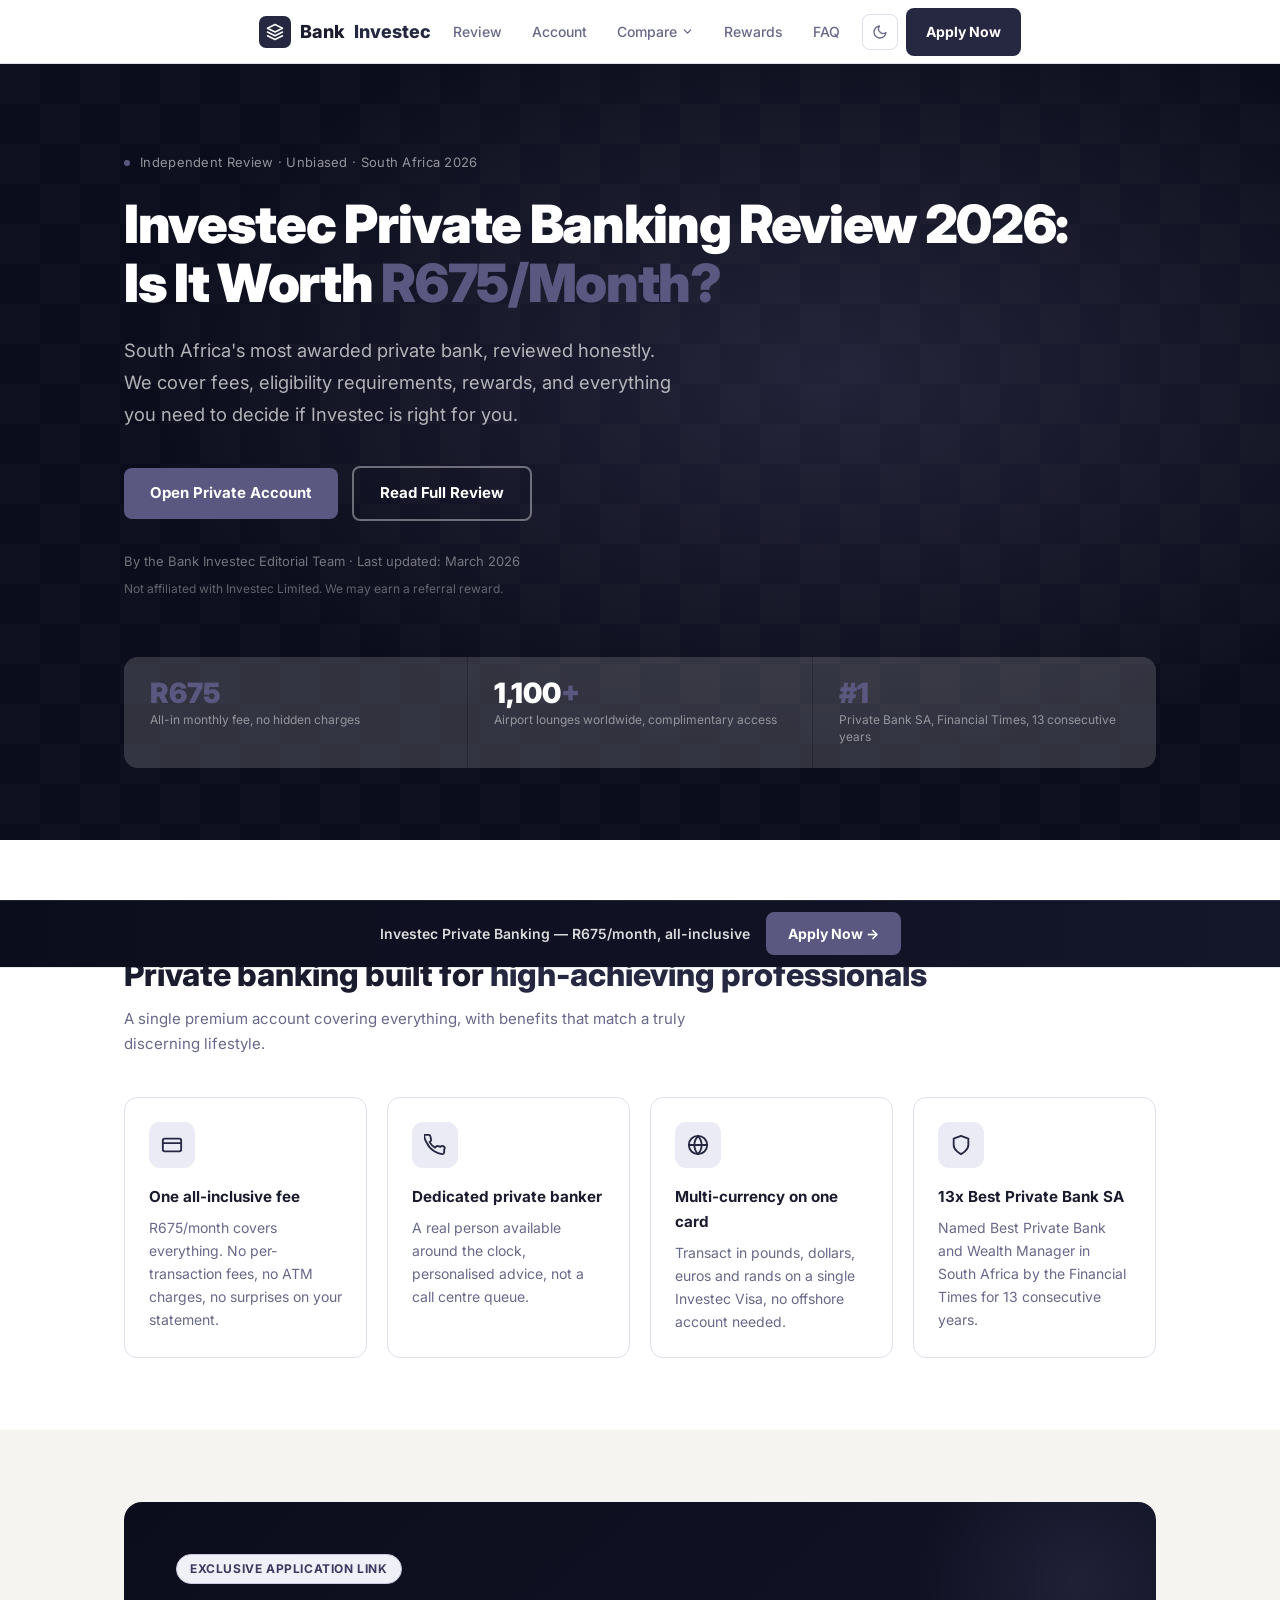
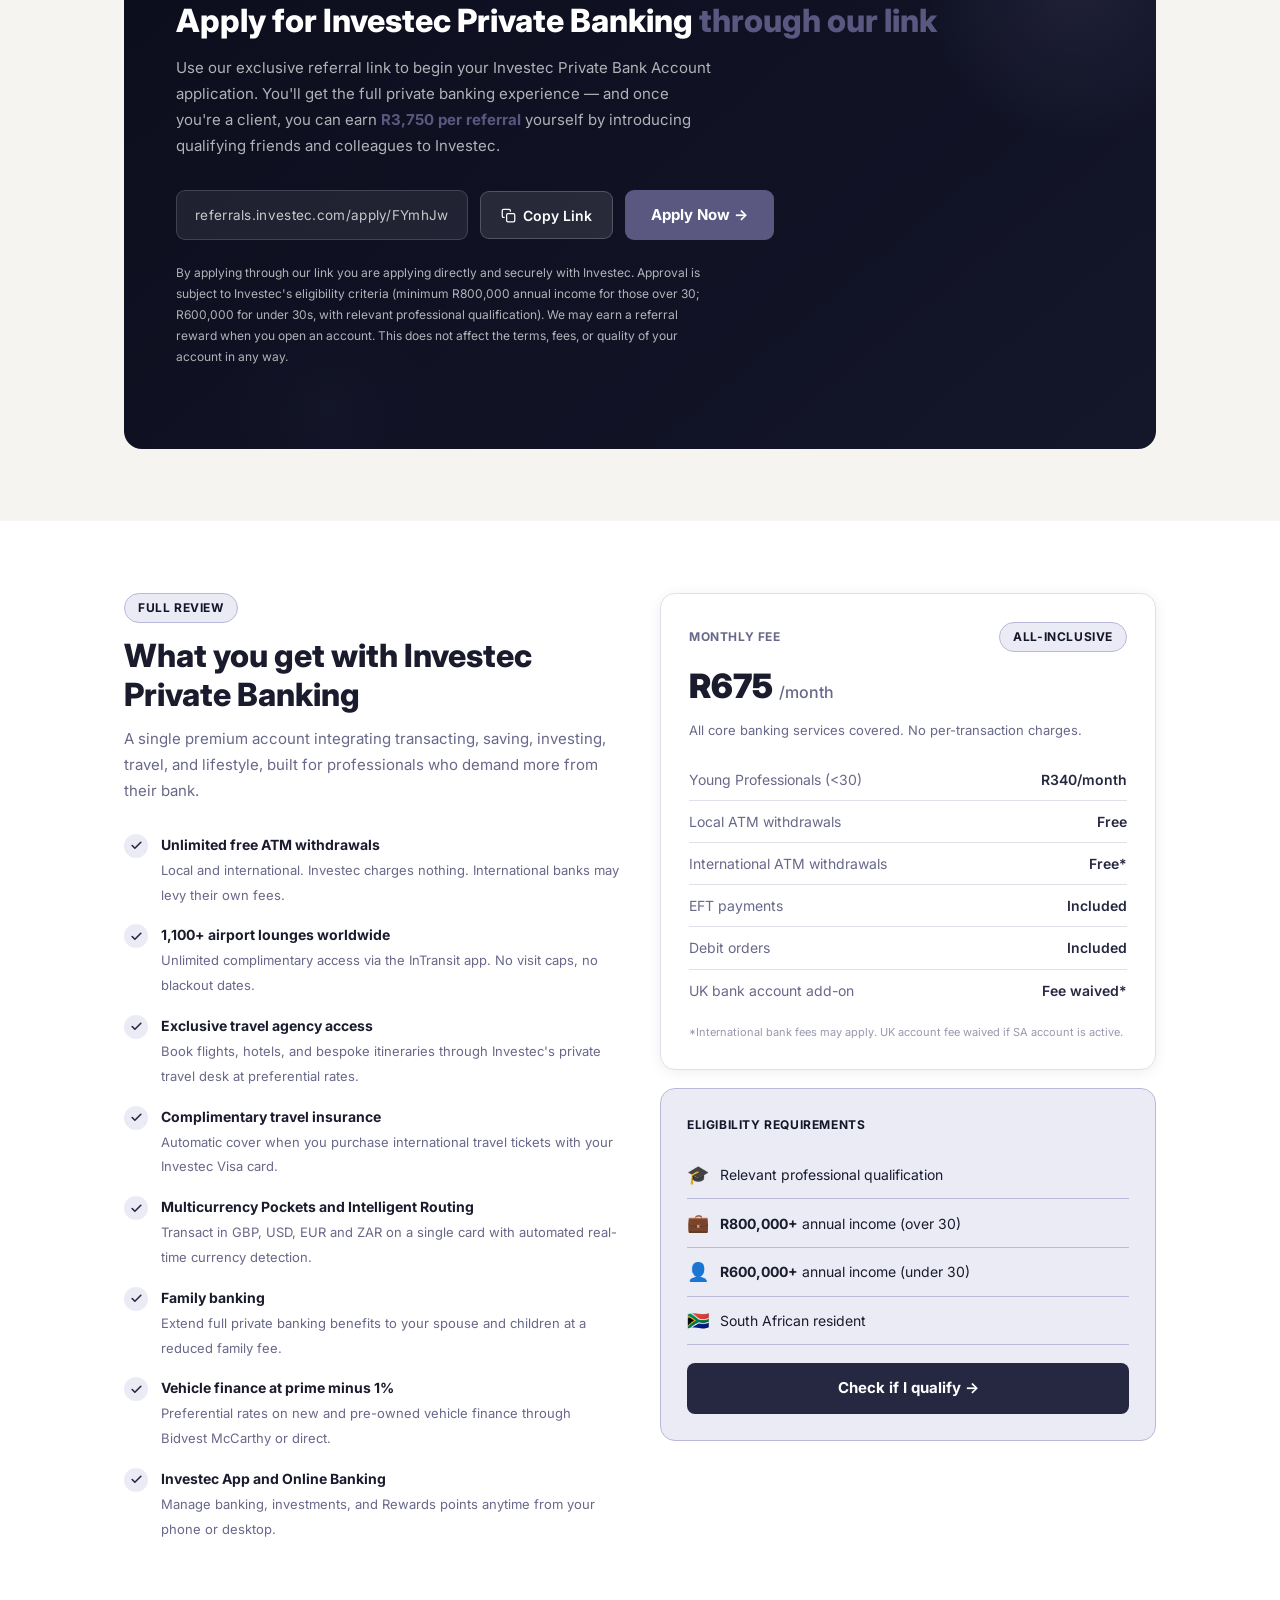
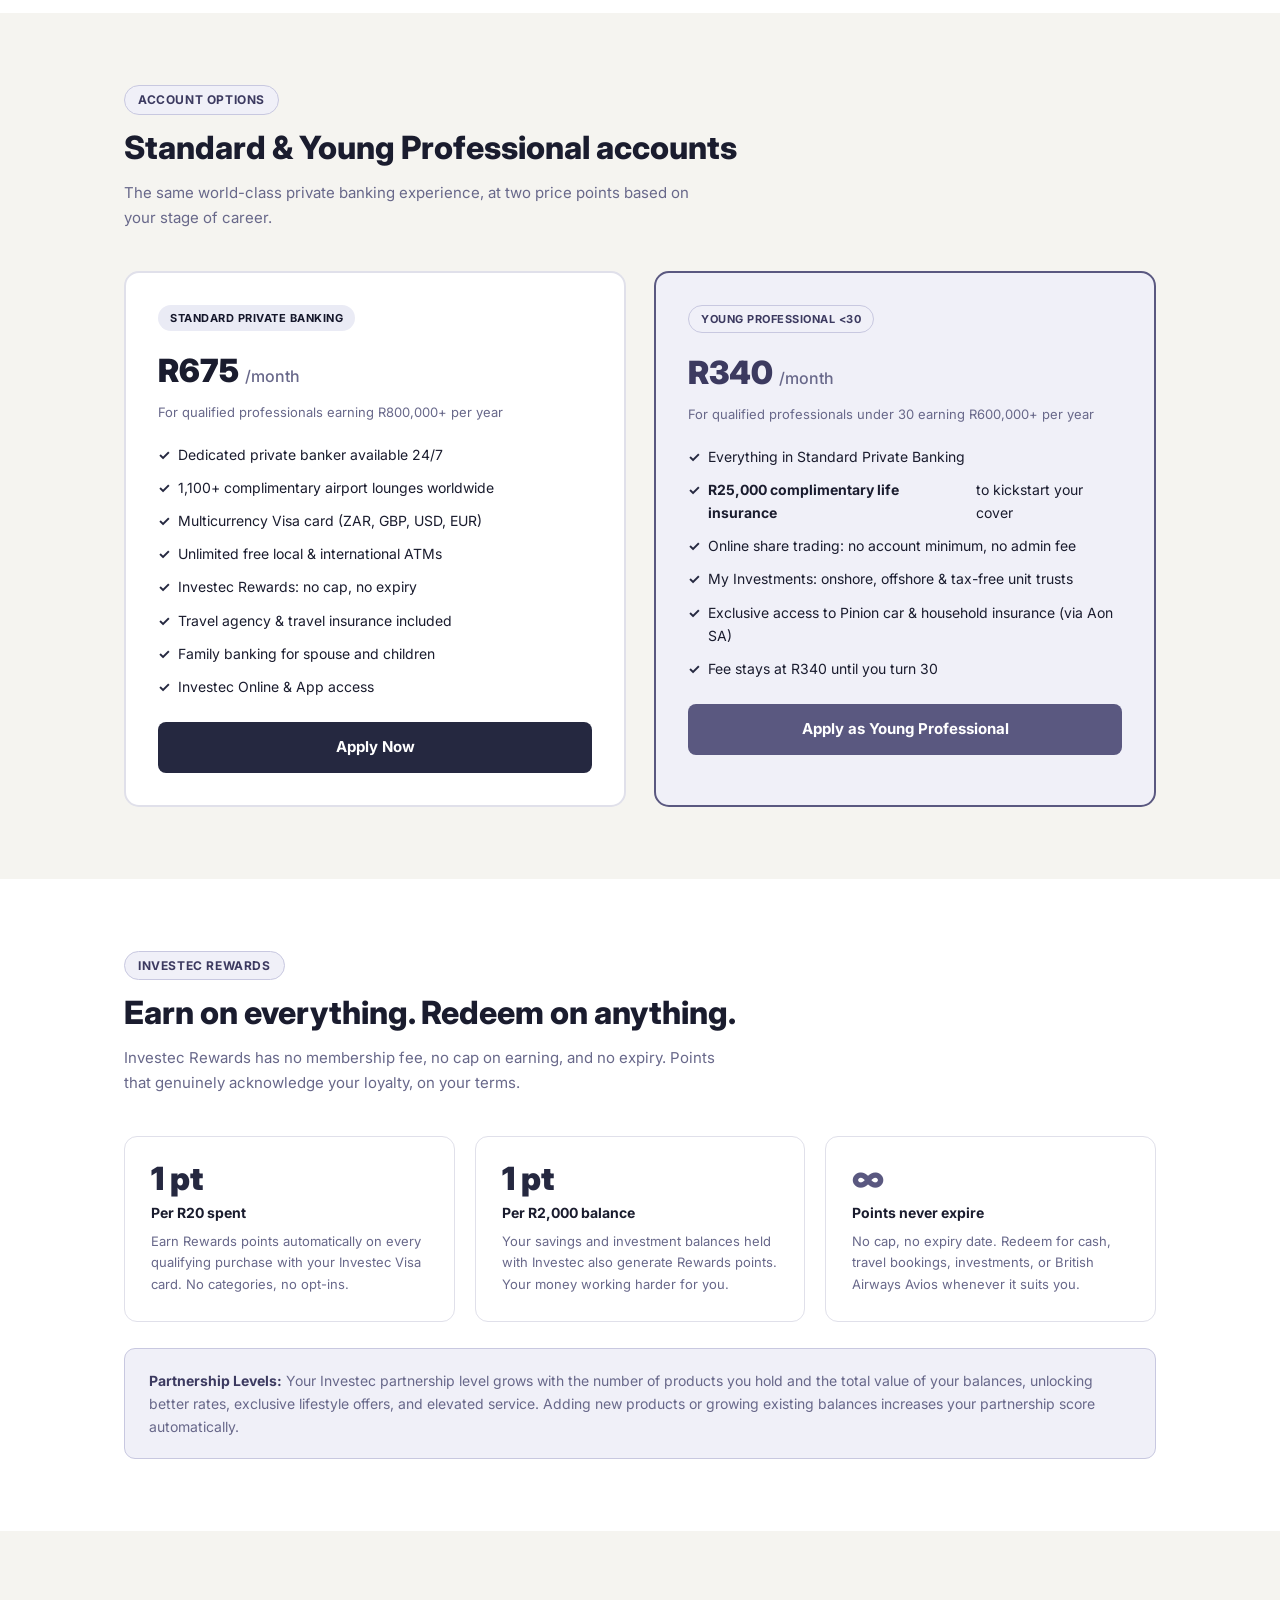
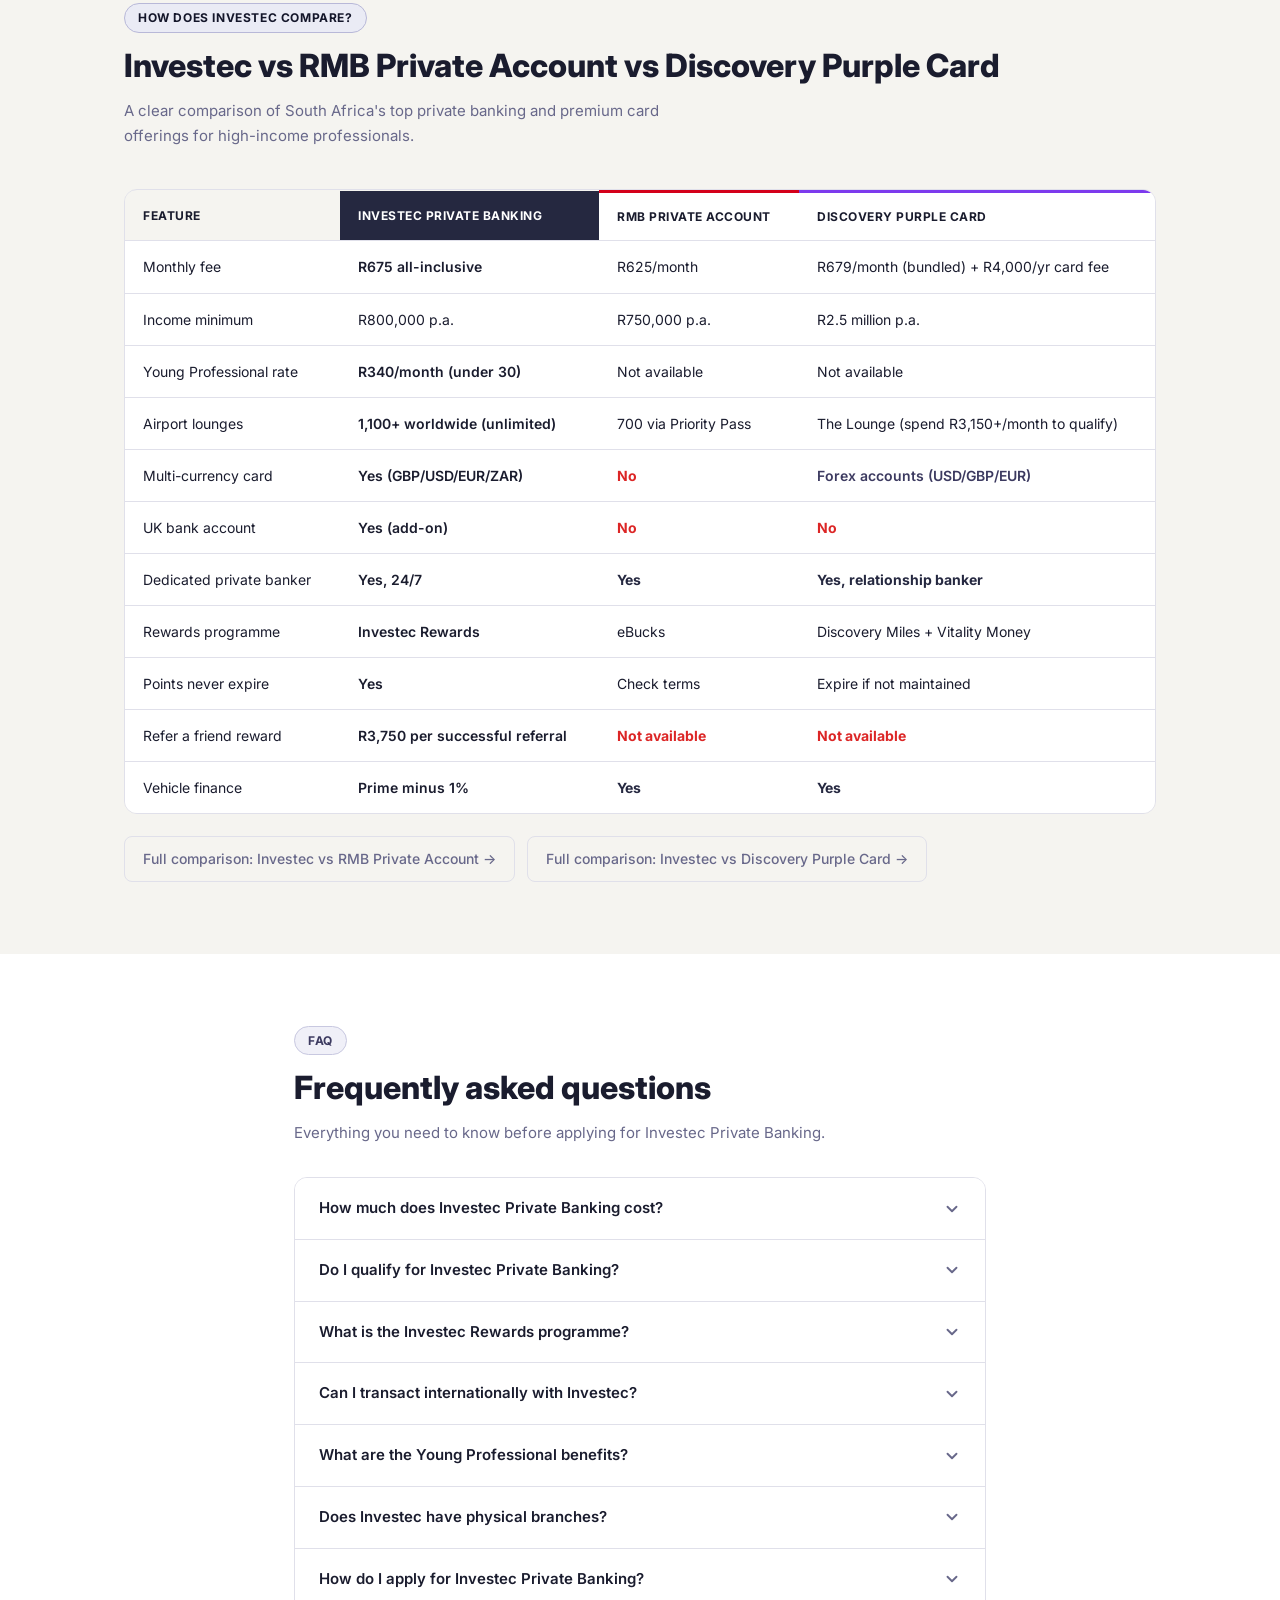
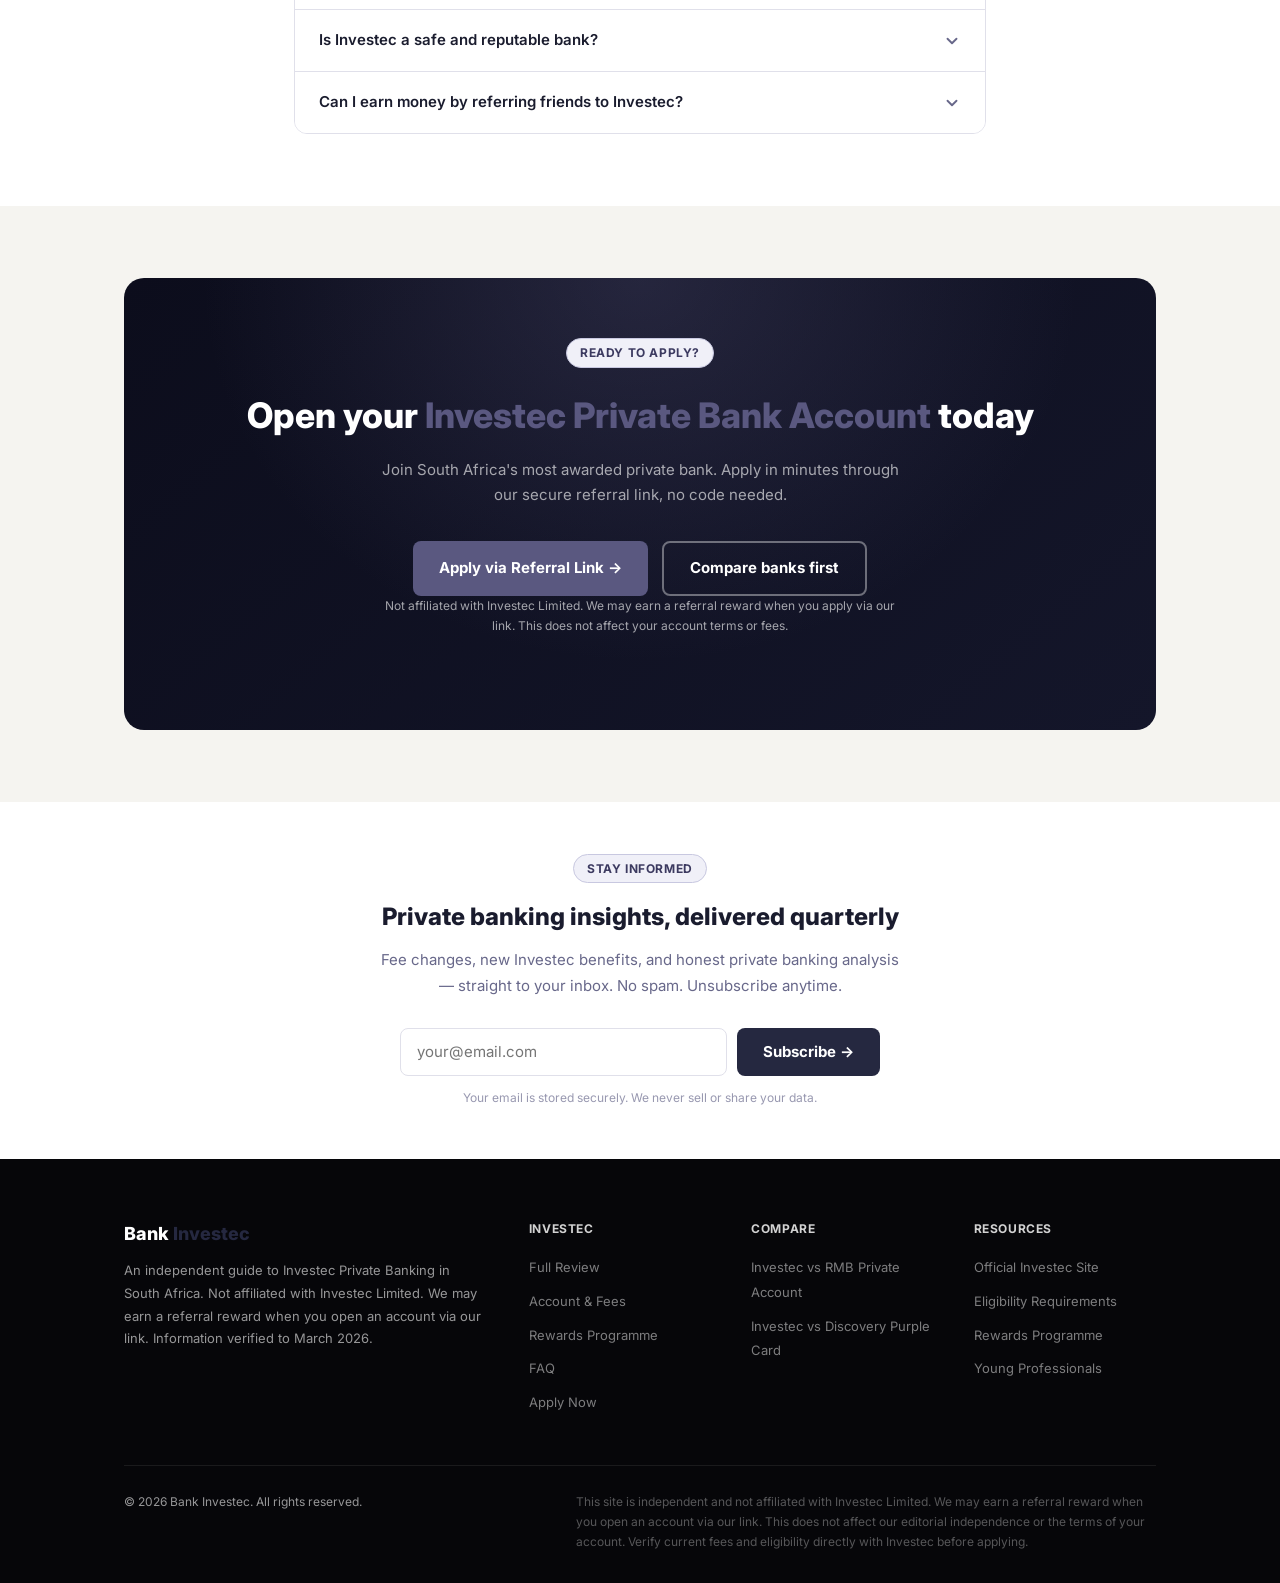
==== commit a314a59f: "Fix flag emoji: Spanish → South African on eligibility section https://claude.ai/code/session_01FEtE" ====
--- a/investec/index.html
+++ b/investec/index.html
@@ -572,7 +572,7 @@
           <div class="elig-row"><span class="elig-icon">&#127891;</span><span>Relevant professional qualification</span></div>
           <div class="elig-row"><span class="elig-icon">&#128188;</span><span><strong>R800,000+</strong> annual income (over 30)</span></div>
           <div class="elig-row"><span class="elig-icon">&#128100;</span><span><strong>R600,000+</strong> annual income (under 30)</span></div>
-          <div class="elig-row"><span class="elig-icon">&#127466;&#127462;</span><span>South African resident</span></div>
+          <div class="elig-row"><span class="elig-icon">&#127487;&#127462;</span><span>South African resident</span></div>
           <a href="https://referrals.investec.com/apply/FYmhJw" target="_blank" rel="noopener" class="btn btn-primary" style="margin-top:18px;width:100%;justify-content:center;" onclick="trackApply()">Check if I qualify &rarr;</a>
         </div>
       </div>
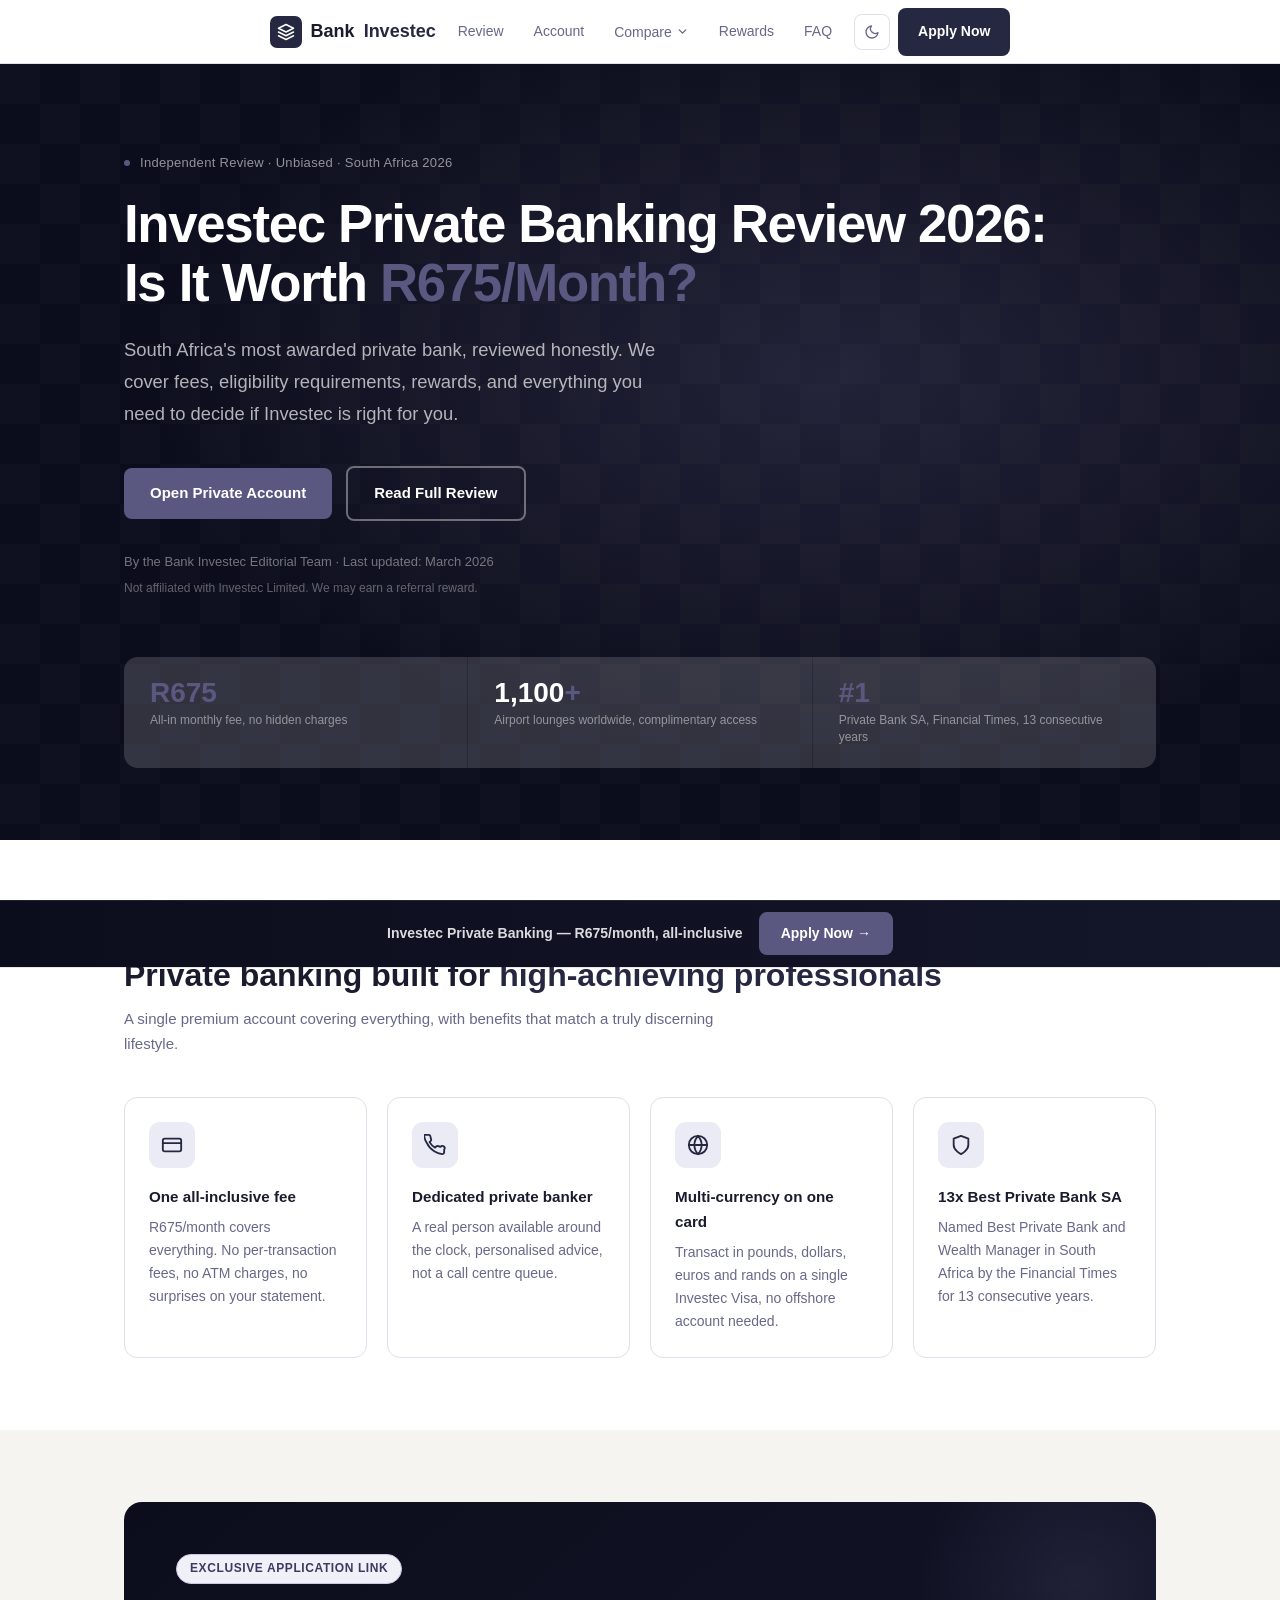
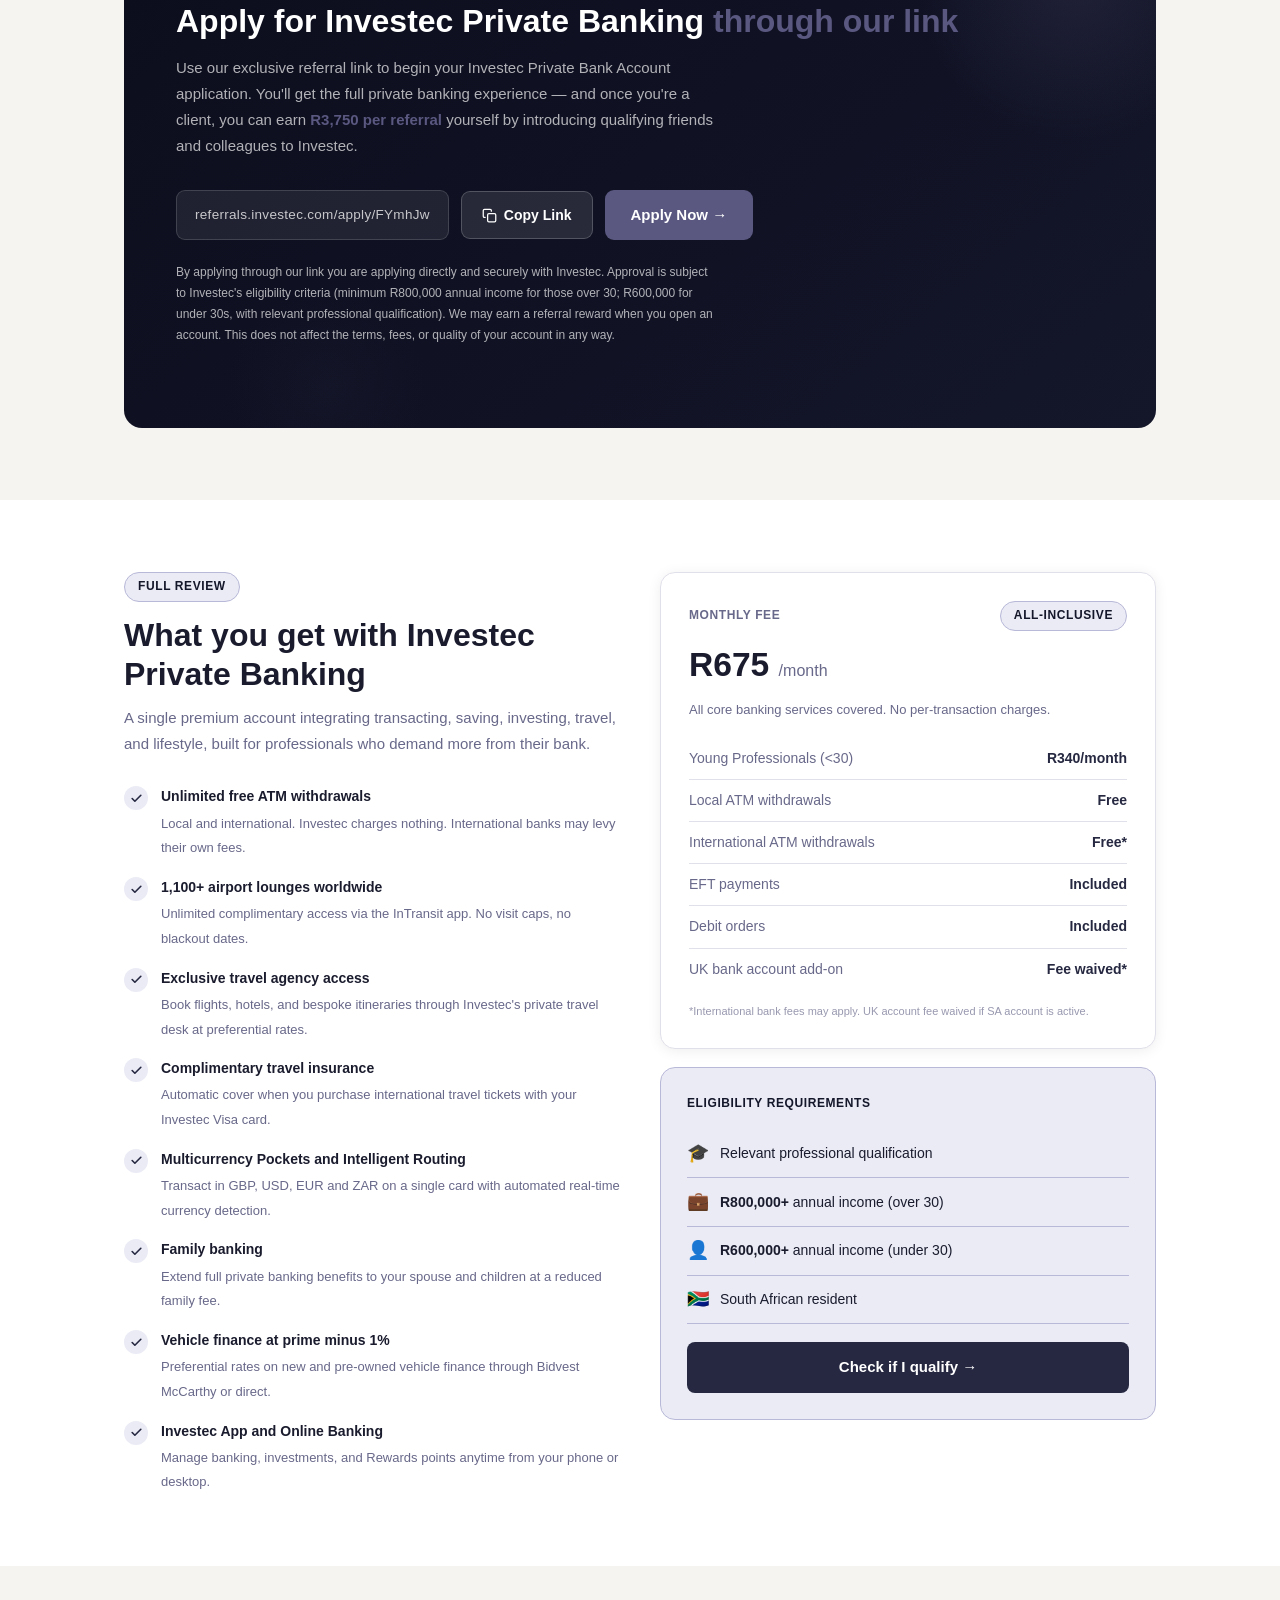
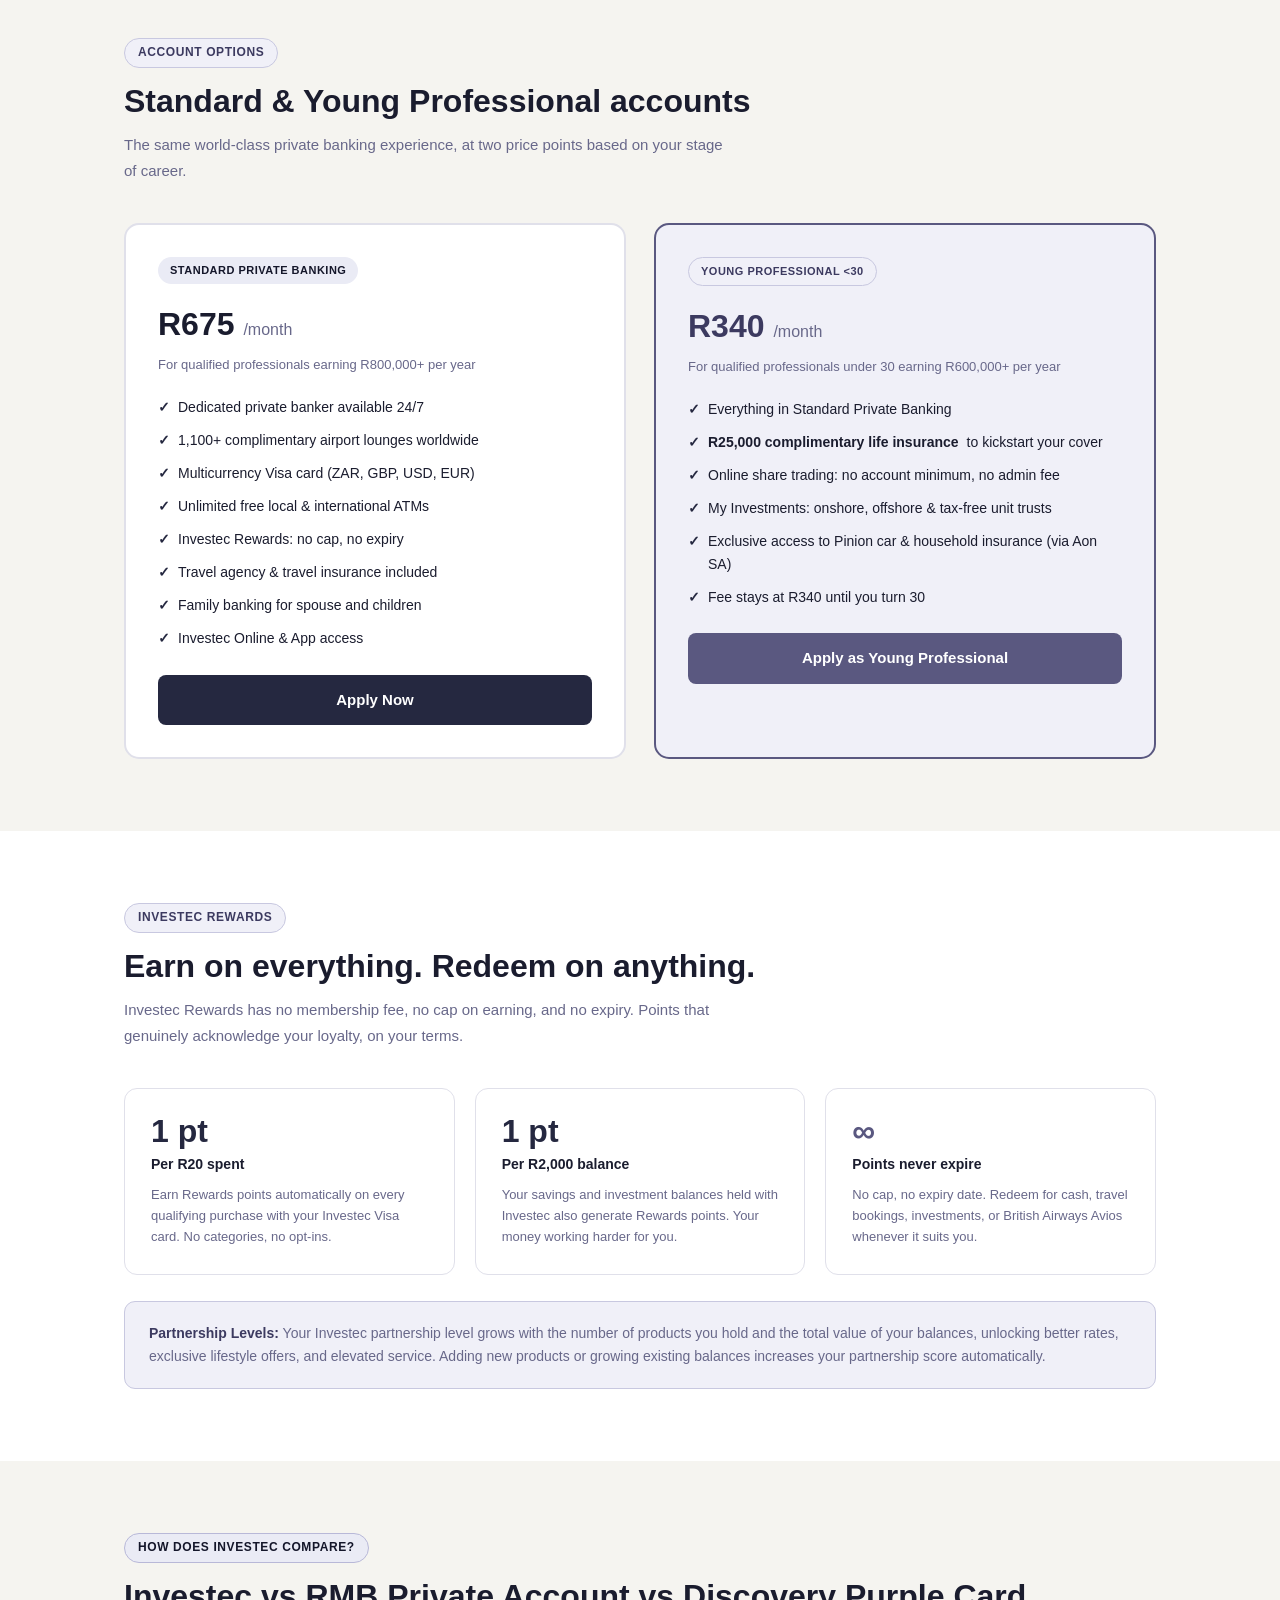
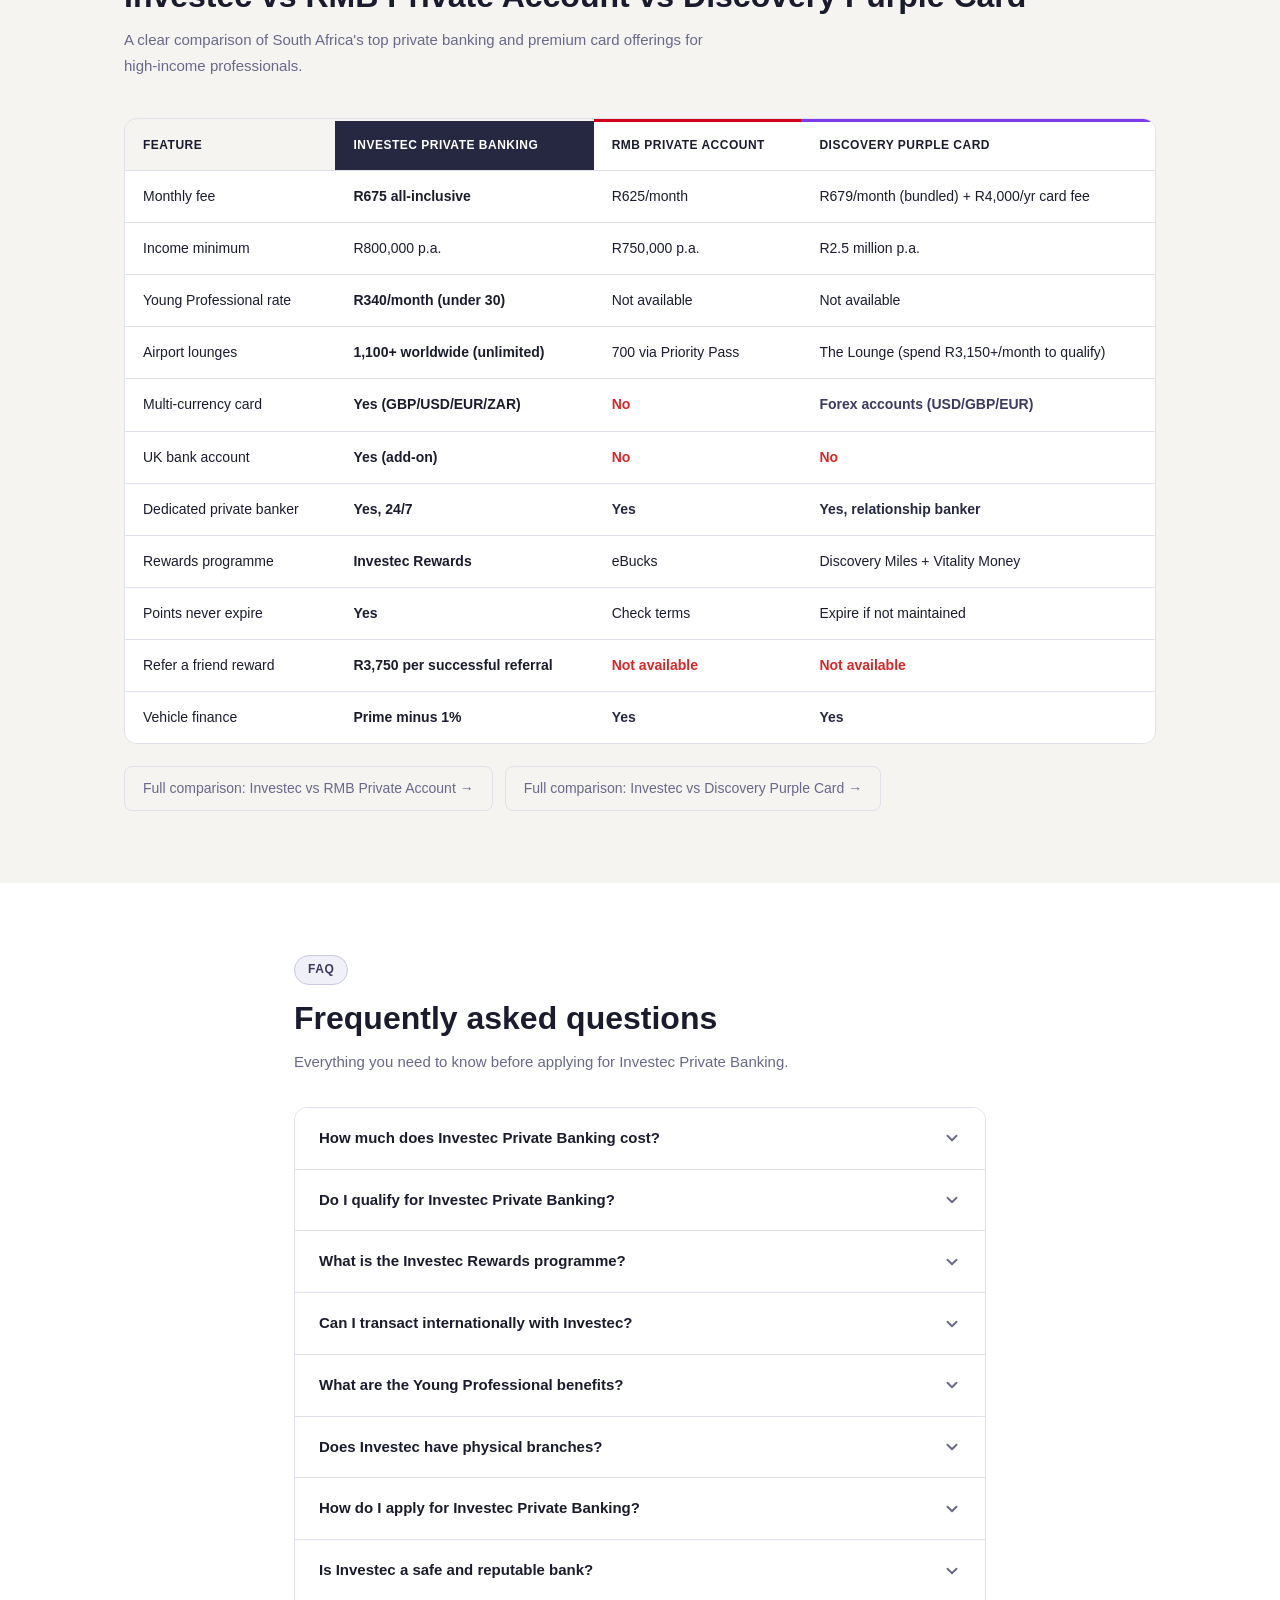
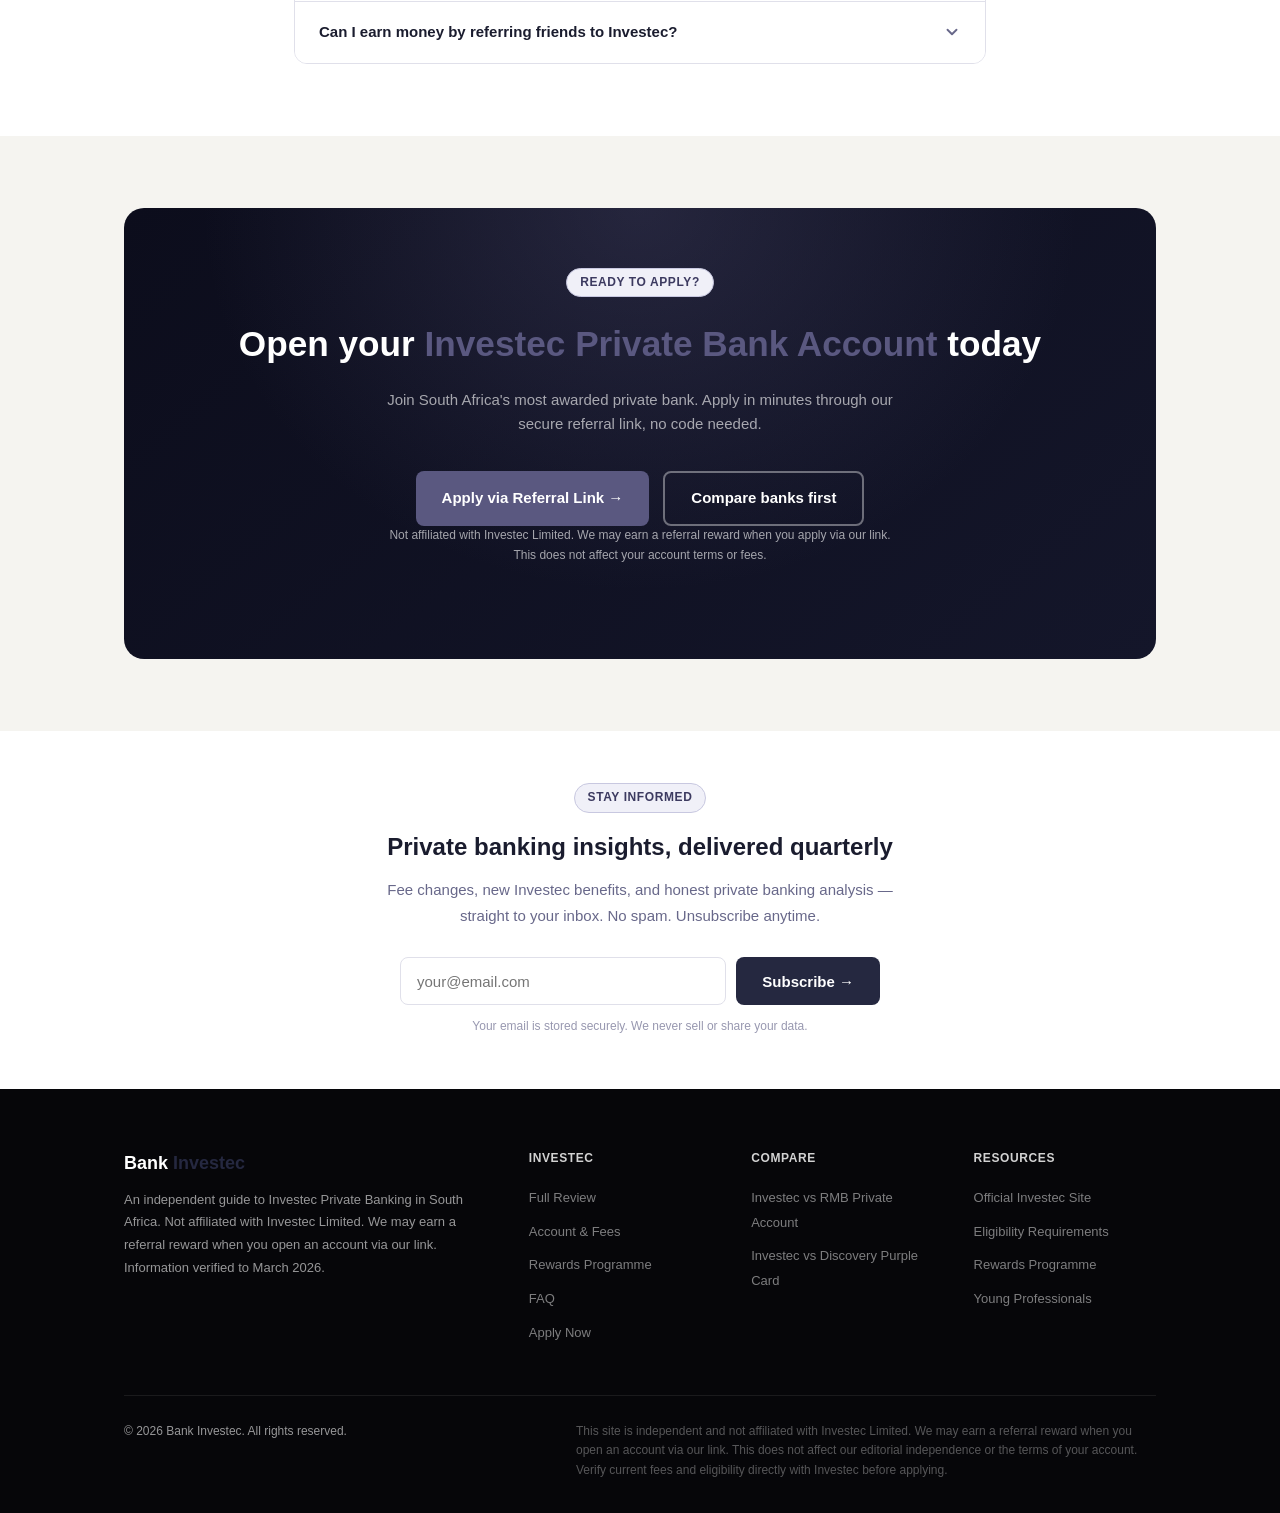
==== commit ff032e75: "Add security hardening across all pages - Content Security Policy meta tag: restricts scripts, style" ====
--- a/investec/index.html
+++ b/investec/index.html
@@ -3,6 +3,8 @@
 <head>
   <meta charset="UTF-8">
   <meta name="viewport" content="width=device-width, initial-scale=1.0">
+  <meta http-equiv="Content-Security-Policy" content="default-src 'self'; script-src 'self' 'unsafe-inline' https://www.googletagmanager.com; style-src 'self' 'unsafe-inline' https://fonts.googleapis.com; font-src 'self' https://fonts.gstatic.com; connect-src 'self' https://script.google.com https://www.google-analytics.com https://analytics.google.com; img-src 'self' data: https:; frame-src 'none';">
+  <meta name="referrer" content="strict-origin-when-cross-origin">
   <title>Investec Private Banking Review 2026 | Is It Worth It? | Bank Investec</title>
   <meta name="description" content="Full independent review of Investec Private Banking South Africa. Fees from R675/month, 1,100+ airport lounges, multicurrency card. See if you qualify and apply today.">
   <meta property="og:title" content="Investec Private Banking Review 2026 | Is It Worth It? | Bank Investec">
@@ -816,6 +818,7 @@
     <h2 style="font-size:1.5rem;font-weight:800;margin-bottom:10px;">Private banking insights, delivered quarterly</h2>
     <p style="color:var(--text-muted);margin-bottom:28px;line-height:1.75;max-width:520px;margin-left:auto;margin-right:auto;">Fee changes, new Investec benefits, and honest private banking analysis — straight to your inbox. No spam. Unsubscribe anytime.</p>
     <form id="subForm" onsubmit="submitEmail(event)" style="display:flex;gap:10px;max-width:480px;margin:0 auto;flex-wrap:wrap;">
+      <input type="text" id="subHoney" name="website" autocomplete="off" tabindex="-1" style="position:absolute;left:-9999px;width:1px;height:1px;opacity:0;" aria-hidden="true">
       <input type="email" id="subEmail" placeholder="your@email.com" required autocomplete="email" style="flex:1;min-width:200px;padding:13px 16px;border:1px solid var(--border);border-radius:8px;font-family:inherit;font-size:15px;color:var(--text);background:var(--card-bg);outline:none;transition:border-color .2s;min-height:48px;touch-action:manipulation;">
       <button type="submit" id="subBtn" class="btn btn-primary" style="white-space:nowrap;touch-action:manipulation;">Subscribe →</button>
     </form>
@@ -937,6 +940,7 @@
   var APPS_SCRIPT_URL = 'https://script.google.com/macros/s/AKfycbx5r9lTDwfPNvMkEeVtLsD8Hnc1kCLFrBWn8XrvYQZQ9fWGxfoImcz69HI09oDyUrrT/exec';
   function submitEmail(e) {
     e.preventDefault();
+    if (document.getElementById('subHoney').value) return; // honeypot triggered
     var email = document.getElementById('subEmail').value.trim();
     if (!email) return;
     var btn = document.getElementById('subBtn');
@@ -944,7 +948,7 @@
     btn.disabled = true;
     fetch(APPS_SCRIPT_URL, {
       method: 'POST',
-      headers: { 'Content-Type': 'application/json' },
+      headers: { 'Content-Type': 'text/plain' },
       body: JSON.stringify({ email: email, source: 'bankinvestec.co.za', page: 'index' }),
       mode: 'no-cors'
     }).then(function() {
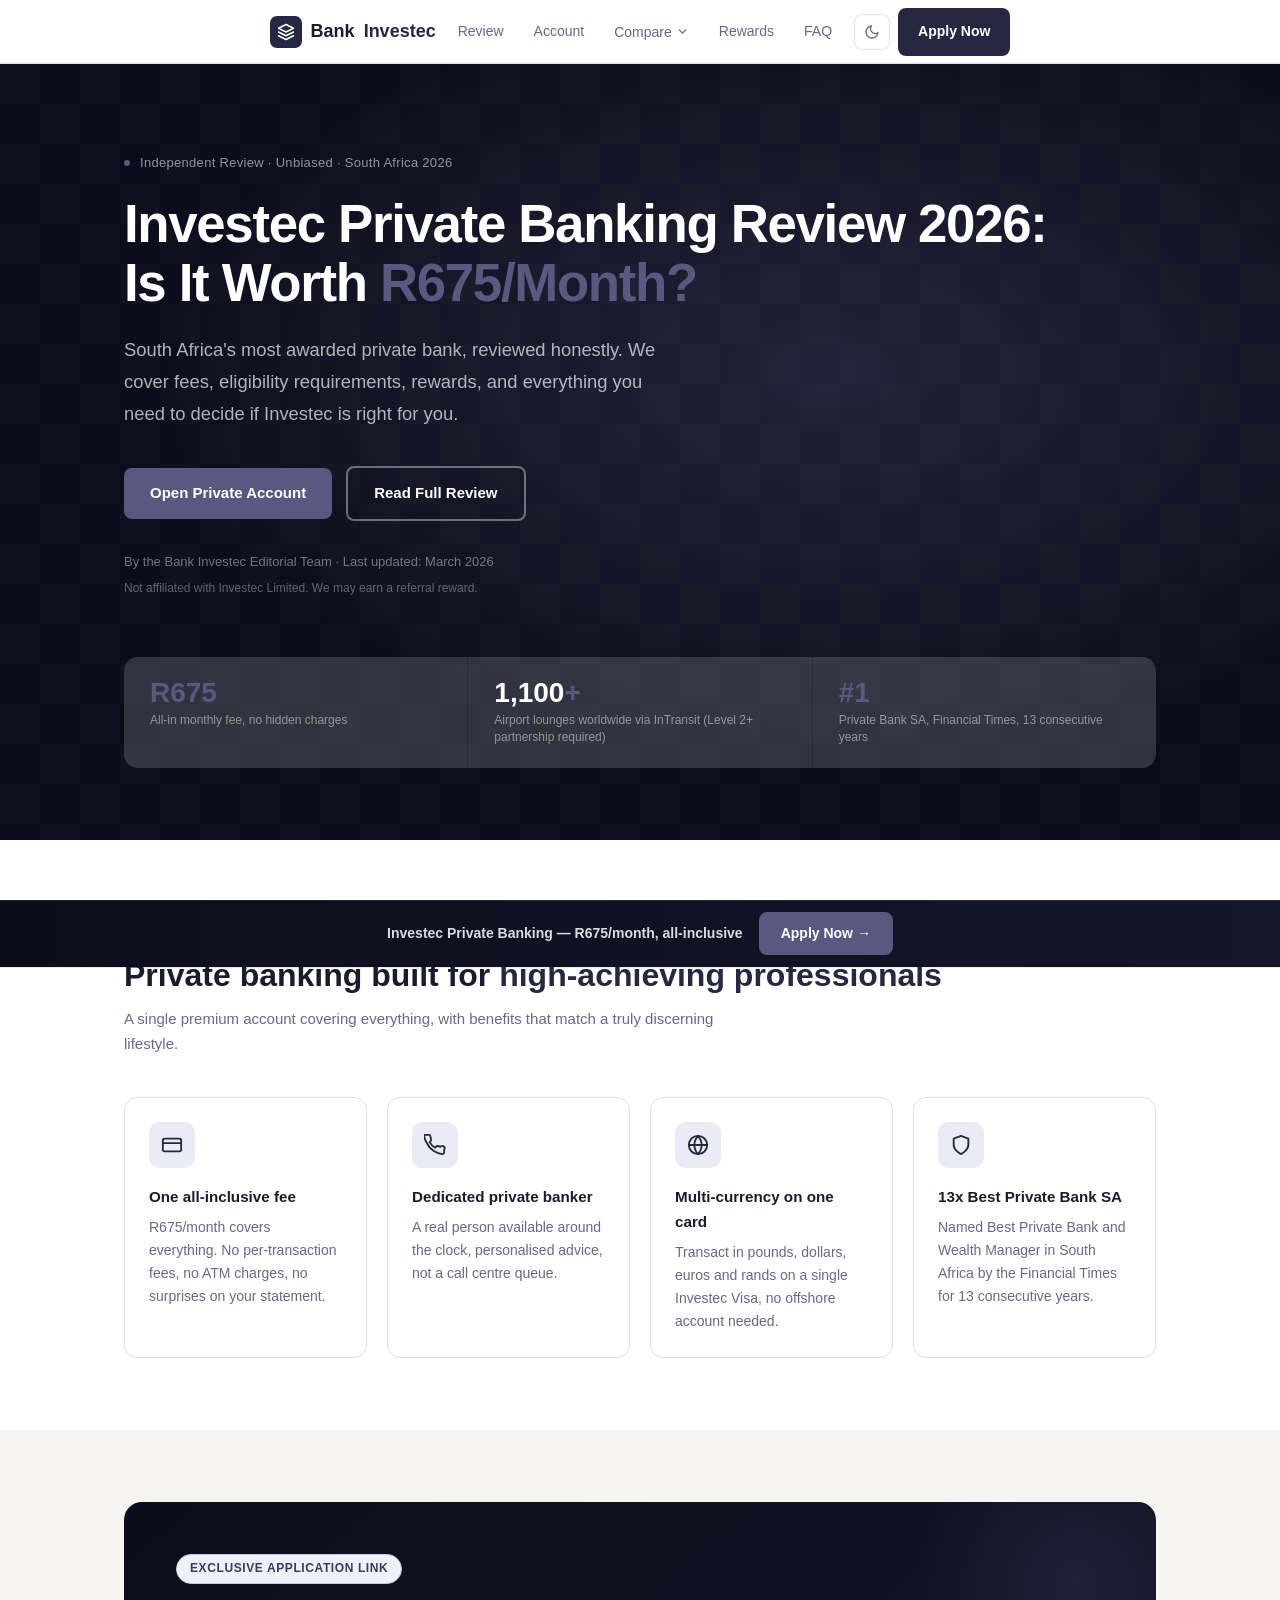
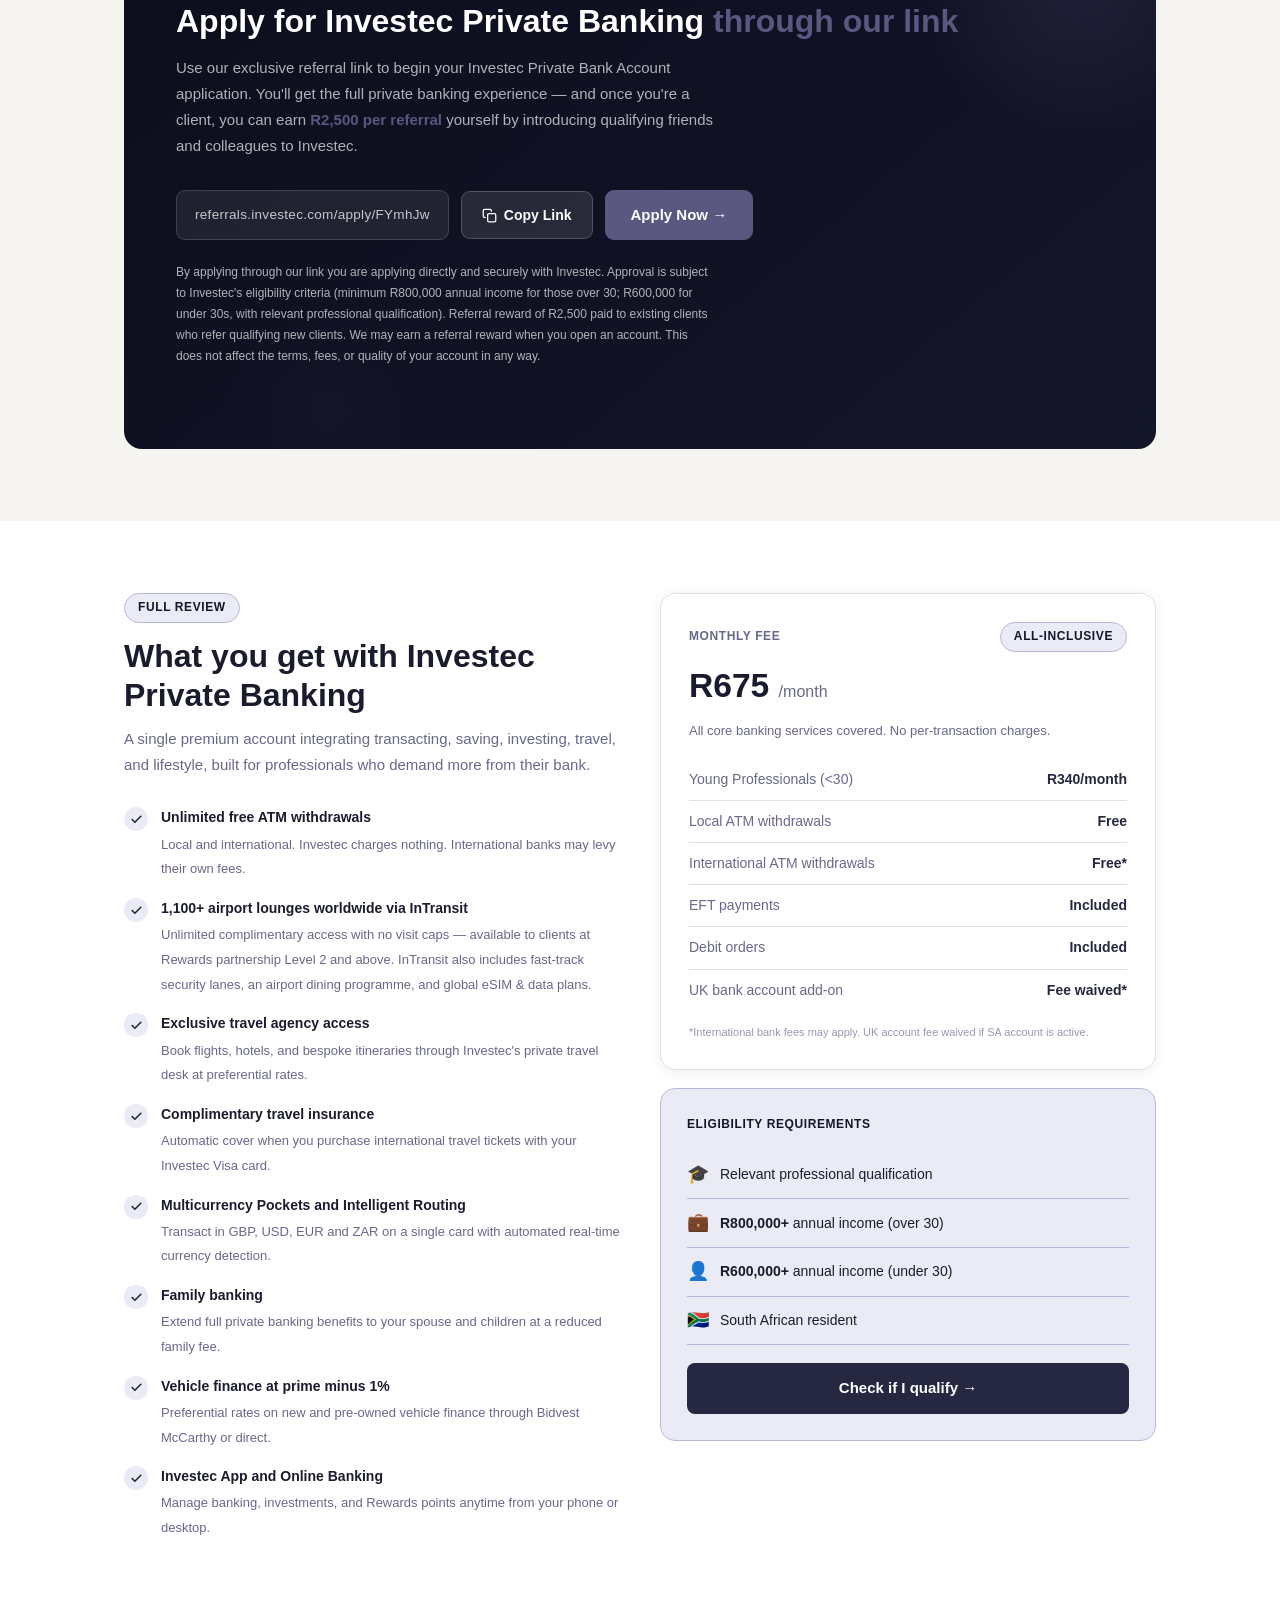
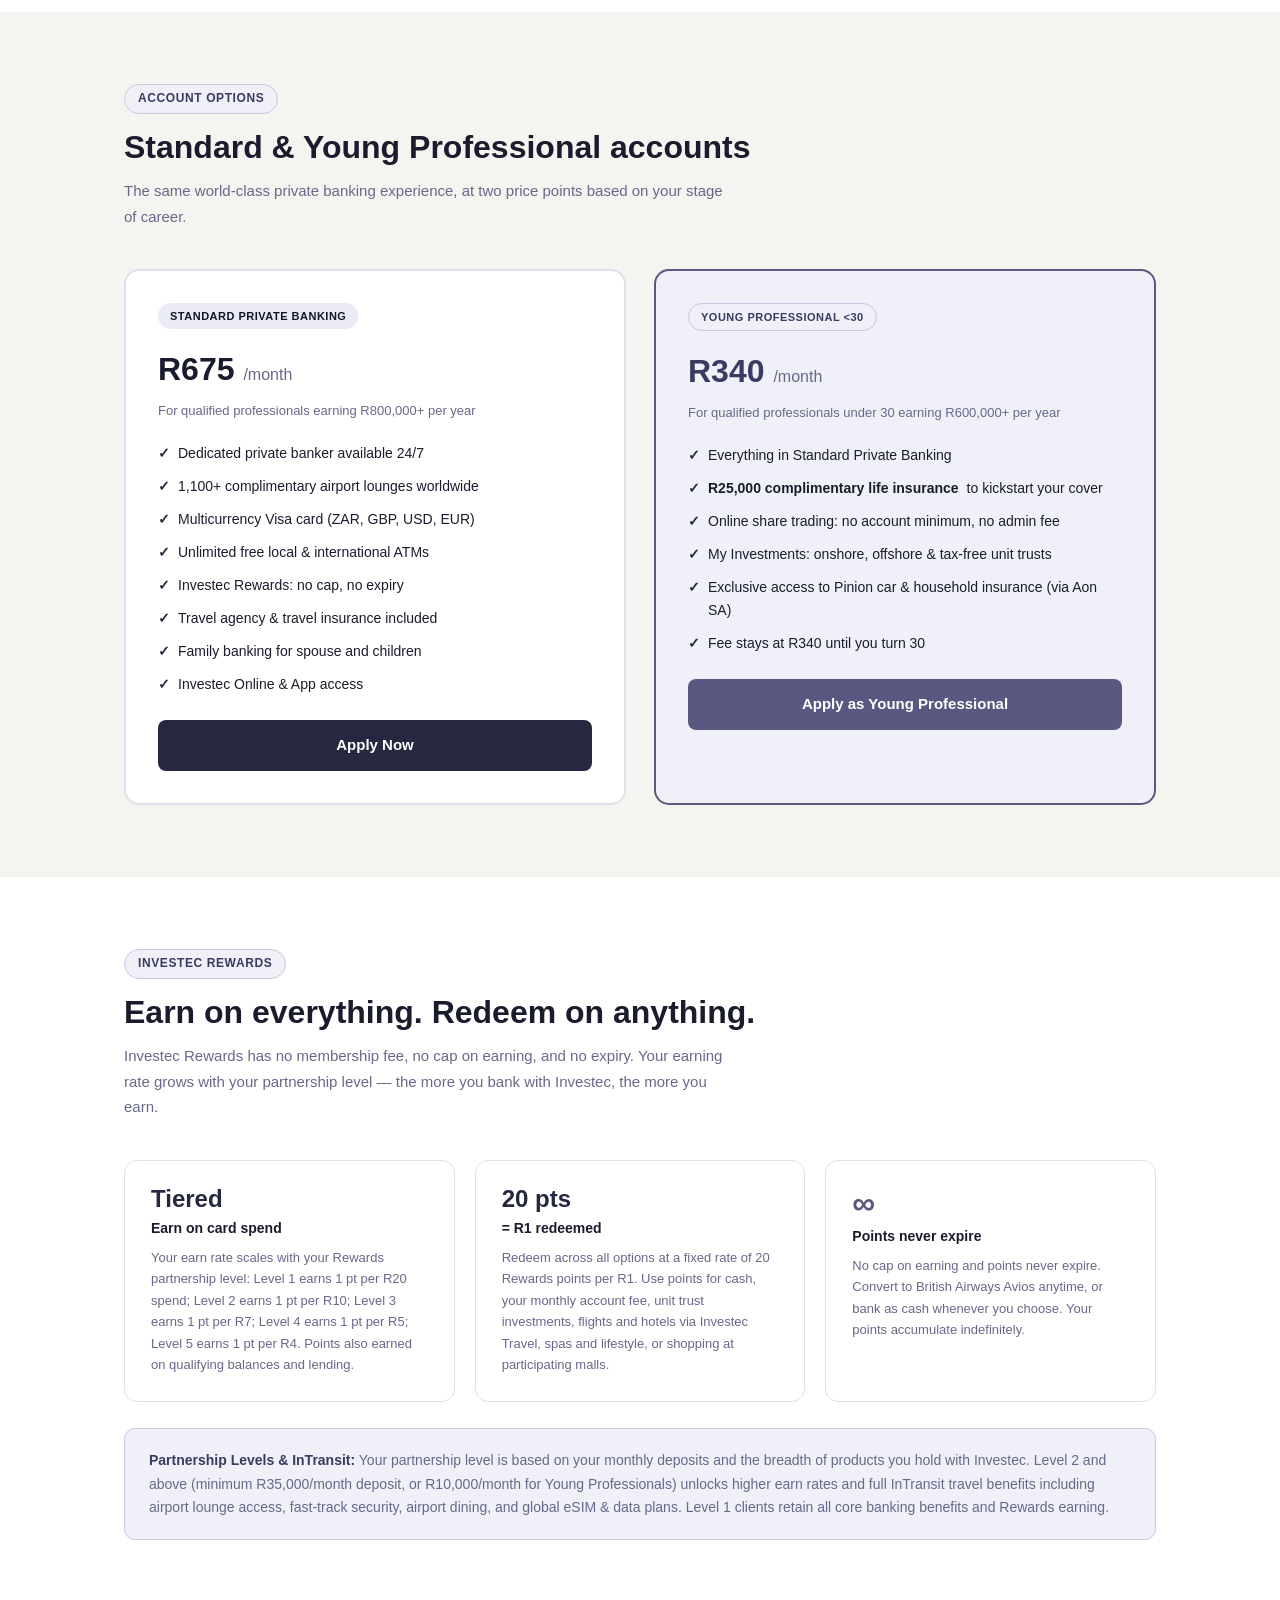
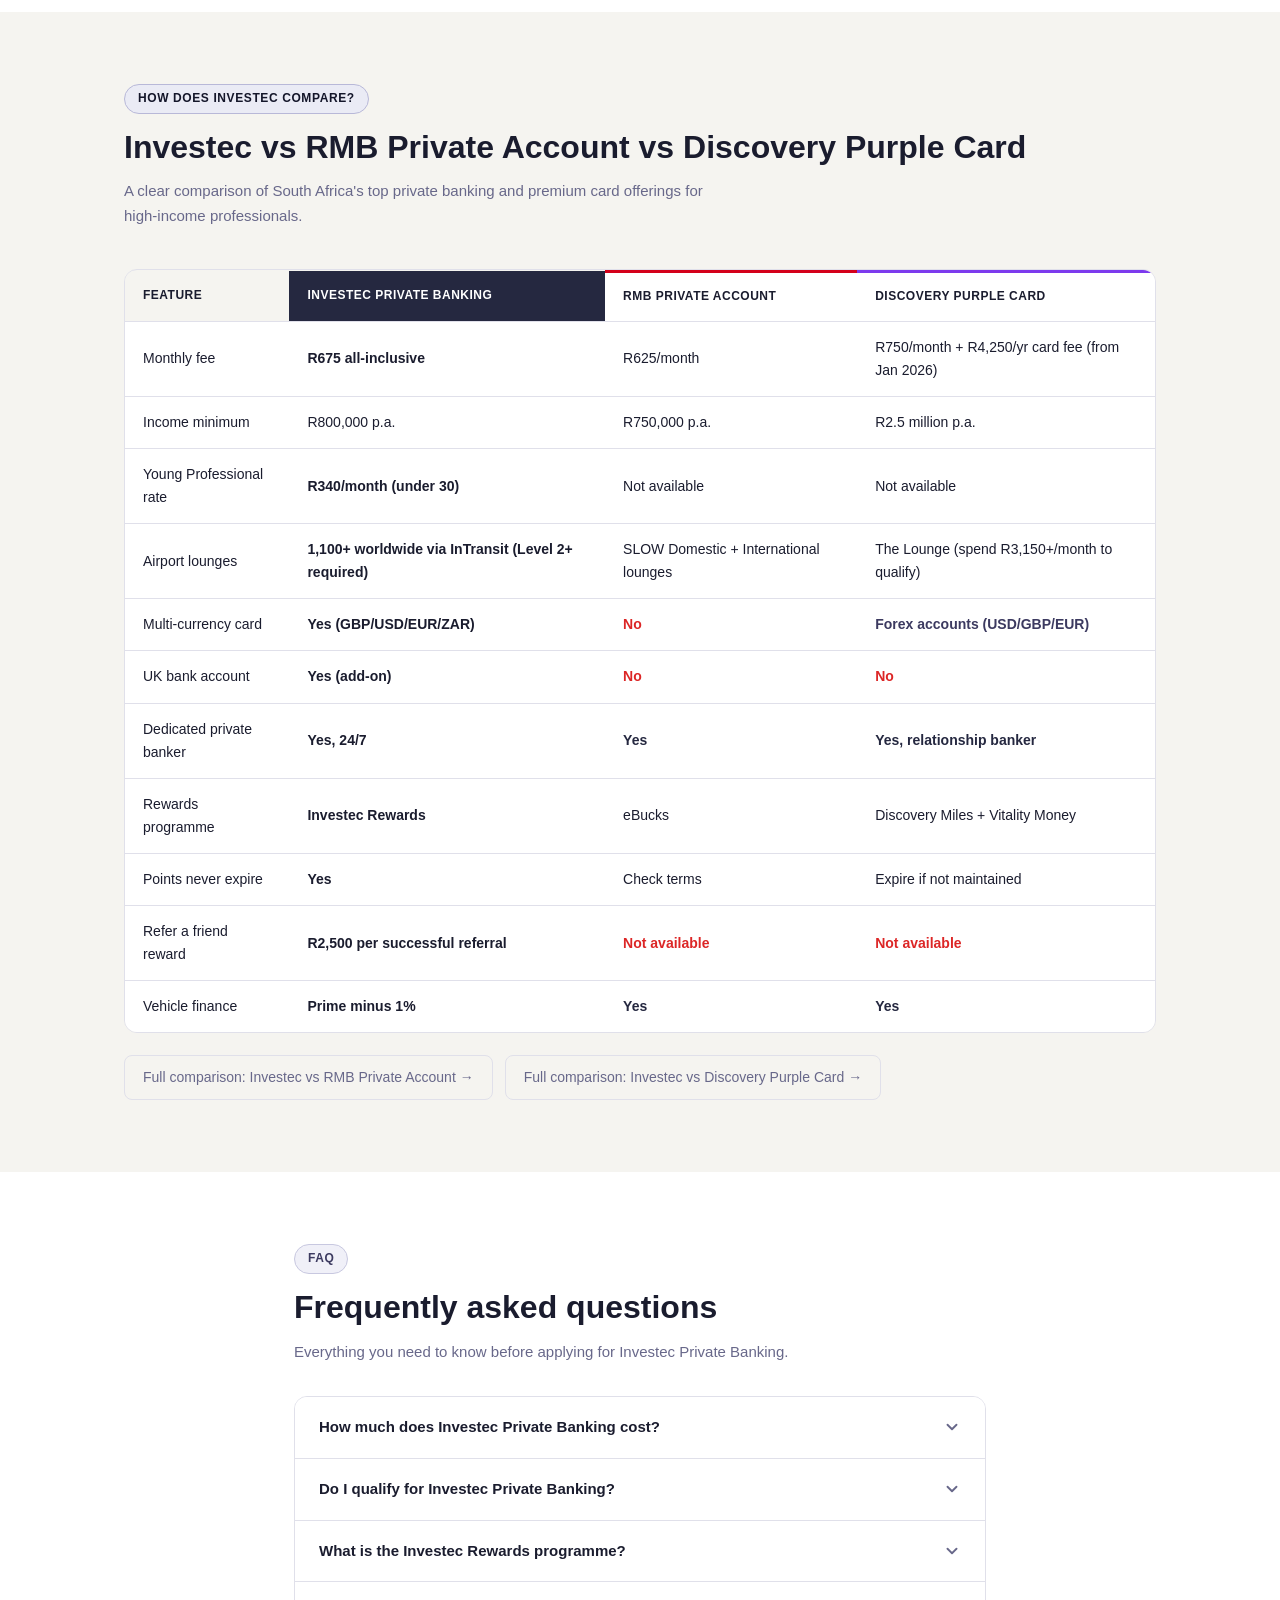
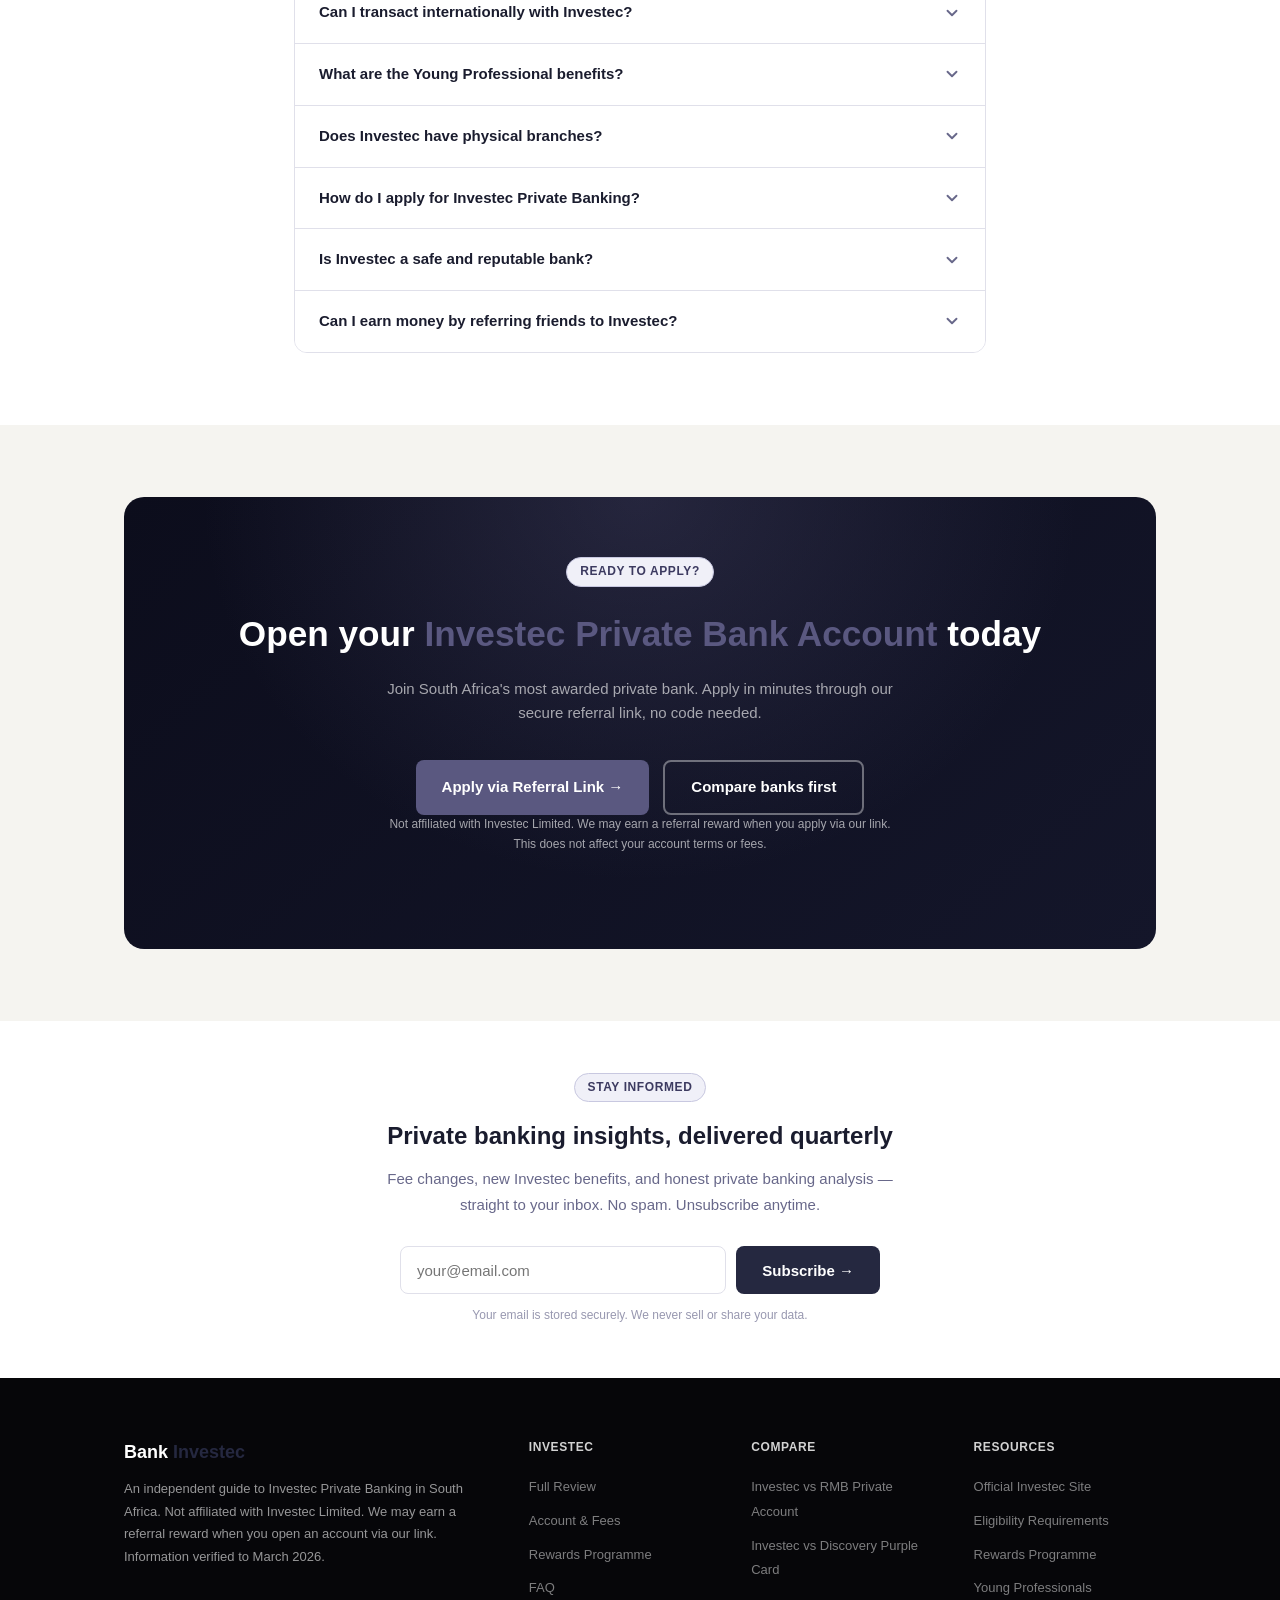
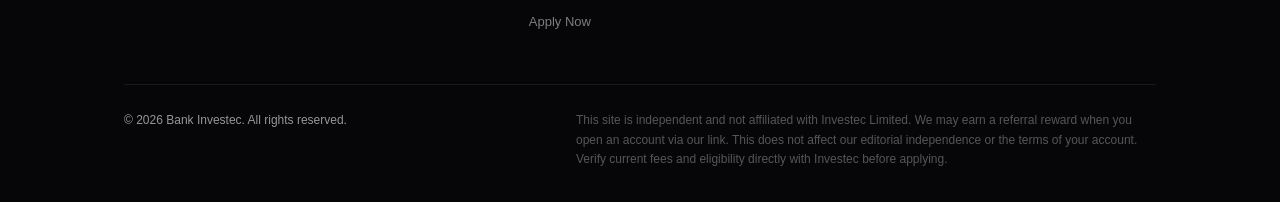
==== commit 53c5cad1: "Update site content with current Investec fees, rewards, and travel info - Rewards: add tiered earni" ====
--- a/investec/index.html
+++ b/investec/index.html
@@ -18,13 +18,13 @@
   <link rel="preconnect" href="https://fonts.googleapis.com">
   <link rel="preconnect" href="https://fonts.gstatic.com" crossorigin>
   <link href="https://fonts.googleapis.com/css2?family=Inter:wght@300;400;500;600;700;800;900&display=swap" rel="stylesheet">
-  <!-- Google Analytics 4 — replace G-XXXXXXXXXX with your Measurement ID from analytics.google.com -->
-  <script async src="https://www.googletagmanager.com/gtag/js?id=G-XXXXXXXXXX"></script>
+  <!-- Google tag (gtag.js) -->
+  <script async src="https://www.googletagmanager.com/gtag/js?id=G-VRPT9VEJJD"></script>
   <script>
     window.dataLayer = window.dataLayer || [];
     function gtag(){dataLayer.push(arguments);}
     gtag('js', new Date());
-    gtag('config', 'G-XXXXXXXXXX');
+    gtag('config', 'G-VRPT9VEJJD');
   </script>
   <script type="application/ld+json">
   {
@@ -410,7 +410,7 @@
         </div>
         <div class="hero-stat">
           <div class="stat-num">1,100<em>+</em></div>
-          <div class="stat-label">Airport lounges worldwide, complimentary access</div>
+          <div class="stat-label">Airport lounges worldwide via InTransit (Level 2+ partnership required)</div>
         </div>
         <div class="hero-stat">
           <div class="stat-num"><em>#1</em></div>
@@ -467,7 +467,7 @@
       <div class="ref-inner">
         <div class="badge badge-gold" style="margin-bottom:18px;">Exclusive Application Link</div>
         <h2>Apply for Investec Private Banking <em>through our link</em></h2>
-        <p>Use our exclusive referral link to begin your Investec Private Bank Account application. You'll get the full private banking experience — and once you're a client, you can earn <strong style="color:var(--gold);">R3,750 per referral</strong> yourself by introducing qualifying friends and colleagues to Investec.</p>
+        <p>Use our exclusive referral link to begin your Investec Private Bank Account application. You'll get the full private banking experience — and once you're a client, you can earn <strong style="color:var(--gold);">R2,500 per referral</strong> yourself by introducing qualifying friends and colleagues to Investec.</p>
         <div class="ref-row">
           <div class="ref-url">referrals.investec.com/apply/FYmhJw</div>
           <button class="ref-copy" onclick="copyLink()">
@@ -478,7 +478,7 @@
             Apply Now &rarr;
           </a>
         </div>
-        <p class="ref-fine">By applying through our link you are applying directly and securely with Investec. Approval is subject to Investec's eligibility criteria (minimum R800,000 annual income for those over 30; R600,000 for under 30s, with relevant professional qualification). We may earn a referral reward when you open an account. This does not affect the terms, fees, or quality of your account in any way.</p>
+        <p class="ref-fine">By applying through our link you are applying directly and securely with Investec. Approval is subject to Investec's eligibility criteria (minimum R800,000 annual income for those over 30; R600,000 for under 30s, with relevant professional qualification). Referral reward of R2,500 paid to existing clients who refer qualifying new clients. We may earn a referral reward when you open an account. This does not affect the terms, fees, or quality of your account in any way.</p>
       </div>
     </div>
   </div>
@@ -503,8 +503,8 @@
           <div class="feat-item">
             <div class="feat-check"><svg viewBox="0 0 24 24"><polyline points="20 6 9 17 4 12"/></svg></div>
             <div class="feat-text">
-              <strong>1,100+ airport lounges worldwide</strong>
-              <span>Unlimited complimentary access via the InTransit app. No visit caps, no blackout dates.</span>
+              <strong>1,100+ airport lounges worldwide via InTransit</strong>
+              <span>Unlimited complimentary access with no visit caps — available to clients at Rewards partnership Level 2 and above. InTransit also includes fast-track security lanes, an airport dining programme, and global eSIM &amp; data plans.</span>
             </div>
           </div>
           <div class="feat-item">
@@ -628,27 +628,27 @@
   <div class="container">
     <div class="badge badge-gold" style="margin-bottom:14px;">Investec Rewards</div>
     <h2 class="section-title">Earn on everything. Redeem on anything.</h2>
-    <p class="section-sub">Investec Rewards has no membership fee, no cap on earning, and no expiry. Points that genuinely acknowledge your loyalty, on your terms.</p>
+    <p class="section-sub">Investec Rewards has no membership fee, no cap on earning, and no expiry. Your earning rate grows with your partnership level — the more you bank with Investec, the more you earn.</p>
     <div class="rewards-grid">
       <div class="rew-card">
-        <div class="rew-num">1 pt</div>
-        <div class="rew-label">Per R20 spent</div>
-        <div class="rew-desc">Earn Rewards points automatically on every qualifying purchase with your Investec Visa card. No categories, no opt-ins.</div>
+        <div class="rew-num" style="font-size:1.5rem;">Tiered</div>
+        <div class="rew-label">Earn on card spend</div>
+        <div class="rew-desc">Your earn rate scales with your Rewards partnership level: Level 1 earns 1 pt per R20 spend; Level 2 earns 1 pt per R10; Level 3 earns 1 pt per R7; Level 4 earns 1 pt per R5; Level 5 earns 1 pt per R4. Points also earned on qualifying balances and lending.</div>
       </div>
       <div class="rew-card">
-        <div class="rew-num">1 pt</div>
-        <div class="rew-label">Per R2,000 balance</div>
-        <div class="rew-desc">Your savings and investment balances held with Investec also generate Rewards points. Your money working harder for you.</div>
+        <div class="rew-num" style="font-size:1.5rem;">20 pts</div>
+        <div class="rew-label">= R1 redeemed</div>
+        <div class="rew-desc">Redeem across all options at a fixed rate of 20 Rewards points per R1. Use points for cash, your monthly account fee, unit trust investments, flights and hotels via Investec Travel, spas and lifestyle, or shopping at participating malls.</div>
       </div>
       <div class="rew-card">
         <div class="rew-num"><em>&#8734;</em></div>
         <div class="rew-label">Points never expire</div>
-        <div class="rew-desc">No cap, no expiry date. Redeem for cash, travel bookings, investments, or British Airways Avios whenever it suits you.</div>
+        <div class="rew-desc">No cap on earning and points never expire. Convert to British Airways Avios anytime, or bank as cash whenever you choose. Your points accumulate indefinitely.</div>
       </div>
     </div>
     <div class="rewards-note">
-      <strong style="color:var(--gold-dark);">Partnership Levels:</strong>
-      <span style="color:var(--text-muted);"> Your Investec partnership level grows with the number of products you hold and the total value of your balances, unlocking better rates, exclusive lifestyle offers, and elevated service. Adding new products or growing existing balances increases your partnership score automatically.</span>
+      <strong style="color:var(--gold-dark);">Partnership Levels &amp; InTransit:</strong>
+      <span style="color:var(--text-muted);"> Your partnership level is based on your monthly deposits and the breadth of products you hold with Investec. Level 2 and above (minimum R35,000/month deposit, or R10,000/month for Young Professionals) unlocks higher earn rates and full InTransit travel benefits including airport lounge access, fast-track security, airport dining, and global eSIM &amp; data plans. Level 1 clients retain all core banking benefits and Rewards earning.</span>
     </div>
   </div>
 </section>
@@ -674,7 +674,7 @@
             <td>Monthly fee</td>
             <td class="val-good">R675 all-inclusive</td>
             <td>R625/month</td>
-            <td>R679/month (bundled) + R4,000/yr card fee</td>
+            <td>R750/month + R4,250/yr card fee (from Jan 2026)</td>
           </tr>
           <tr>
             <td>Income minimum</td>
@@ -690,8 +690,8 @@
           </tr>
           <tr>
             <td>Airport lounges</td>
-            <td class="val-good">1,100+ worldwide (unlimited)</td>
-            <td>700 via Priority Pass</td>
+            <td class="val-good">1,100+ worldwide via InTransit (Level 2+ required)</td>
+            <td>SLOW Domestic + International lounges</td>
             <td>The Lounge (spend R3,150+/month to qualify)</td>
           </tr>
           <tr>
@@ -726,7 +726,7 @@
           </tr>
           <tr>
             <td>Refer a friend reward</td>
-            <td class="val-good">R3,750 per successful referral</td>
+            <td class="val-good">R2,500 per successful referral</td>
             <td><span class="chk-no">Not available</span></td>
             <td><span class="chk-no">Not available</span></td>
           </tr>
@@ -763,7 +763,7 @@
       </div>
       <div class="faq-item">
         <div class="faq-q" onclick="toggleFaq(this)">What is the Investec Rewards programme?<svg class="faq-chev" width="18" height="18" viewBox="0 0 24 24" fill="none" stroke-width="2.5" stroke-linecap="round" stroke-linejoin="round"><polyline points="6 9 12 15 18 9"/></svg></div>
-        <div class="faq-a">Investec Rewards has no membership fee and no cap on earning. You earn <strong>1 point per R20</strong> on qualifying card transactions and <strong>1 point per R2,000</strong> of qualifying balances. Points never expire and can be redeemed for cash, travel, investments, or British Airways Avios in whatever combination suits you.</div>
+        <div class="faq-a">Investec Rewards has no membership fee and no cap on earning. Your earn rate depends on your partnership level: from <strong>1 point per R20</strong> at Level 1 up to <strong>1 point per R4</strong> at Level 5 on qualifying card transactions, with matching tiers on balances and lending. The redemption rate is fixed at <strong>20 points = R1</strong>. Points never expire and can be redeemed for cash, your monthly account fee, unit trust investments, travel, lifestyle, or British Airways Avios.</div>
       </div>
       <div class="faq-item">
         <div class="faq-q" onclick="toggleFaq(this)">Can I transact internationally with Investec?<svg class="faq-chev" width="18" height="18" viewBox="0 0 24 24" fill="none" stroke-width="2.5" stroke-linecap="round" stroke-linejoin="round"><polyline points="6 9 12 15 18 9"/></svg></div>
@@ -787,7 +787,7 @@
       </div>
       <div class="faq-item">
         <div class="faq-q" onclick="toggleFaq(this)">Can I earn money by referring friends to Investec?<svg class="faq-chev" width="18" height="18" viewBox="0 0 24 24" fill="none" stroke-width="2.5" stroke-linecap="round" stroke-linejoin="round"><polyline points="6 9 12 15 18 9"/></svg></div>
-        <div class="faq-a">Yes. As an Investec Private Bank client, you can refer other qualifying professionals and earn <strong>R3,750 for each successful referral</strong> — when the person you refer opens a qualifying Investec Private Bank Account. This is one of the rare private banking perks that continues to reward you beyond your own account. Your friend also benefits from being introduced through a trusted contact rather than a cold application.</div>
+        <div class="faq-a">Yes. As an Investec Private Bank client, you can refer other qualifying professionals and earn <strong>R2,500 for each successful referral</strong> — when the person you refer opens a qualifying Investec Private Bank Account. This is one of the rare private banking perks that continues to reward you beyond your own account. Your friend also benefits from being introduced through a trusted contact rather than a cold application.</div>
       </div>
     </div>
   </div>
@@ -884,6 +884,7 @@
   function trackApply(label) {
     if (typeof gtag !== 'undefined') {
       gtag('event', 'apply_click', { event_category: 'cta', event_label: label || 'apply_now' });
+      gtag('event', 'conversion_event_outbound_click', { event_label: label || 'apply_now' });
     }
   }
 
@@ -998,5 +999,24 @@
     setTimeout(function() { t.classList.remove('show'); }, 2800);
   }
 </script>
+
+<!-- Google tag (gtag.js) event - delayed navigation helper -->
+<script>
+  // Helper function to delay opening a URL until a gtag event is sent.
+  // Call it in response to an action that should navigate to a URL.
+  function gtagSendEvent(url) {
+    var callback = function () {
+      if (typeof url === 'string') {
+        window.location = url;
+      }
+    };
+    gtag('event', 'conversion_event_outbound_click', {
+      'event_callback': callback,
+      'event_timeout': 2000,
+      // <event_parameters>
+    });
+    return false;
+  }
+</script>
 </body>
 </html>
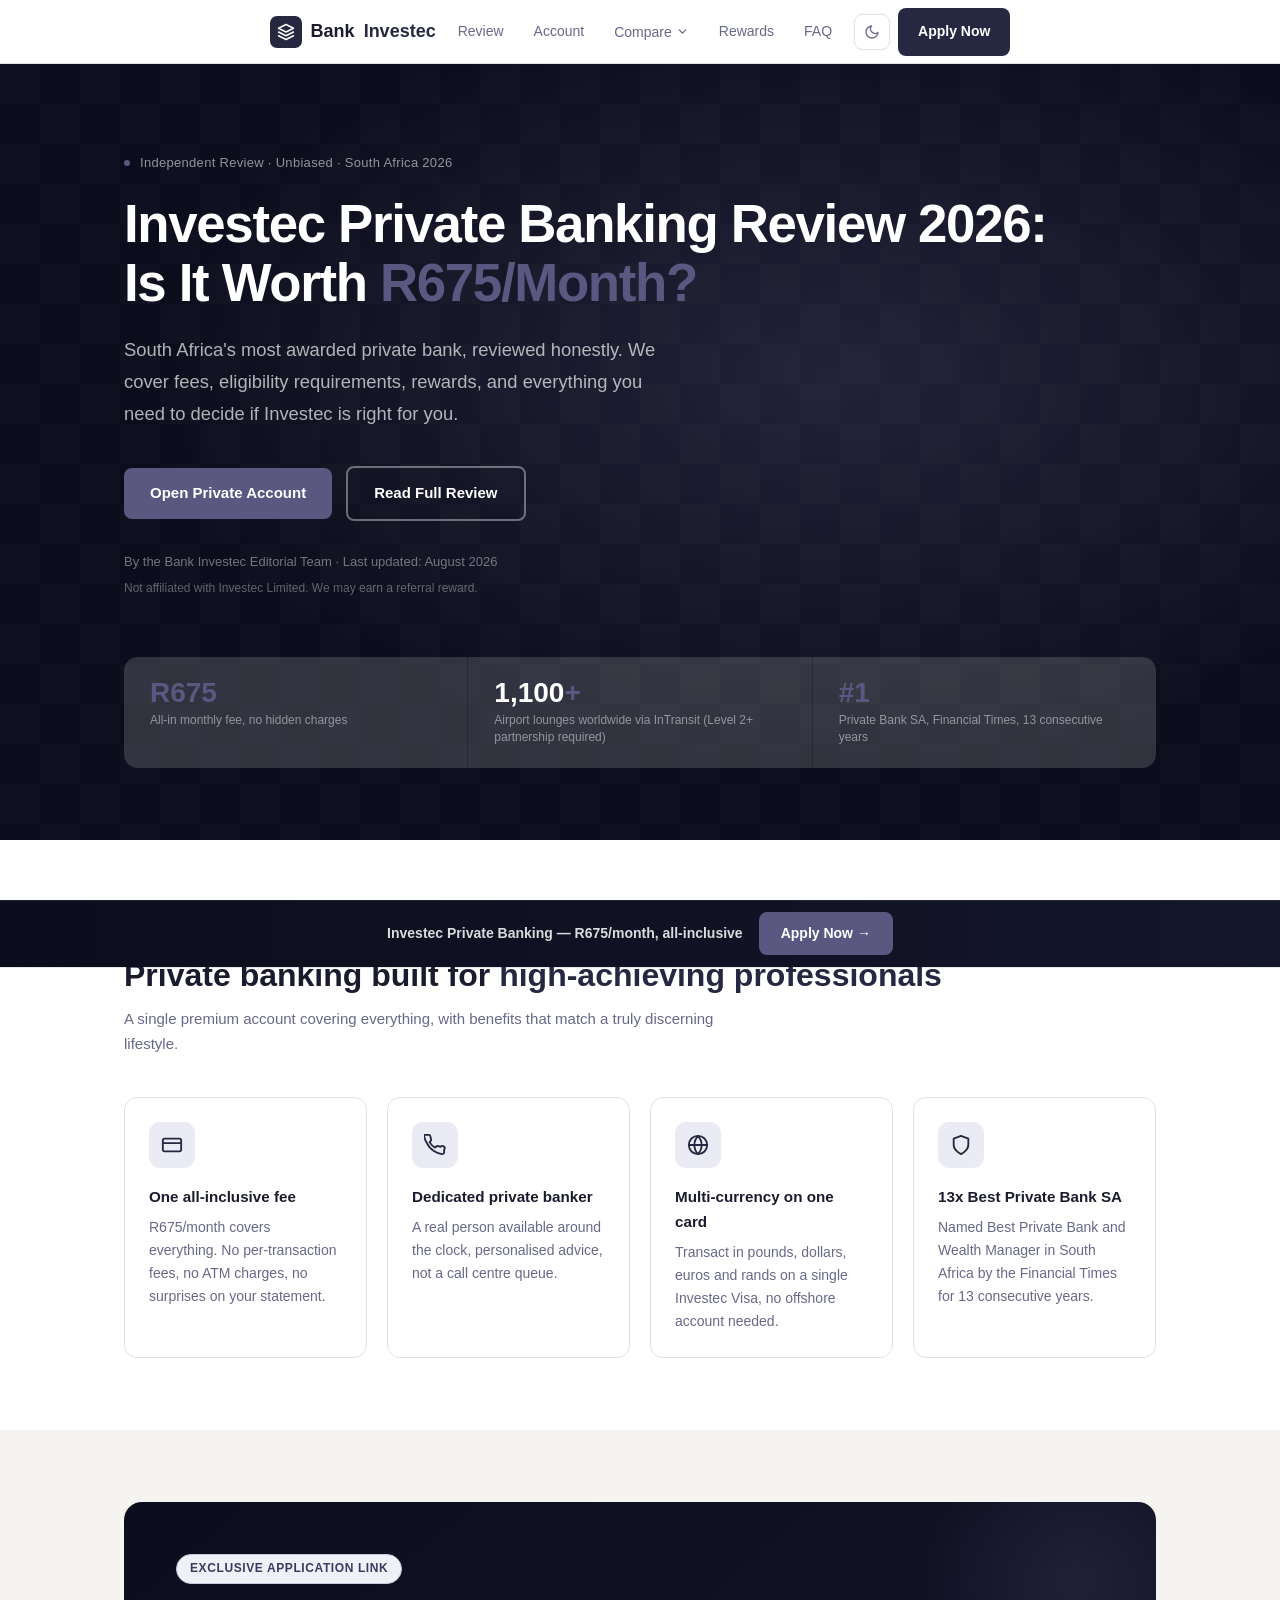
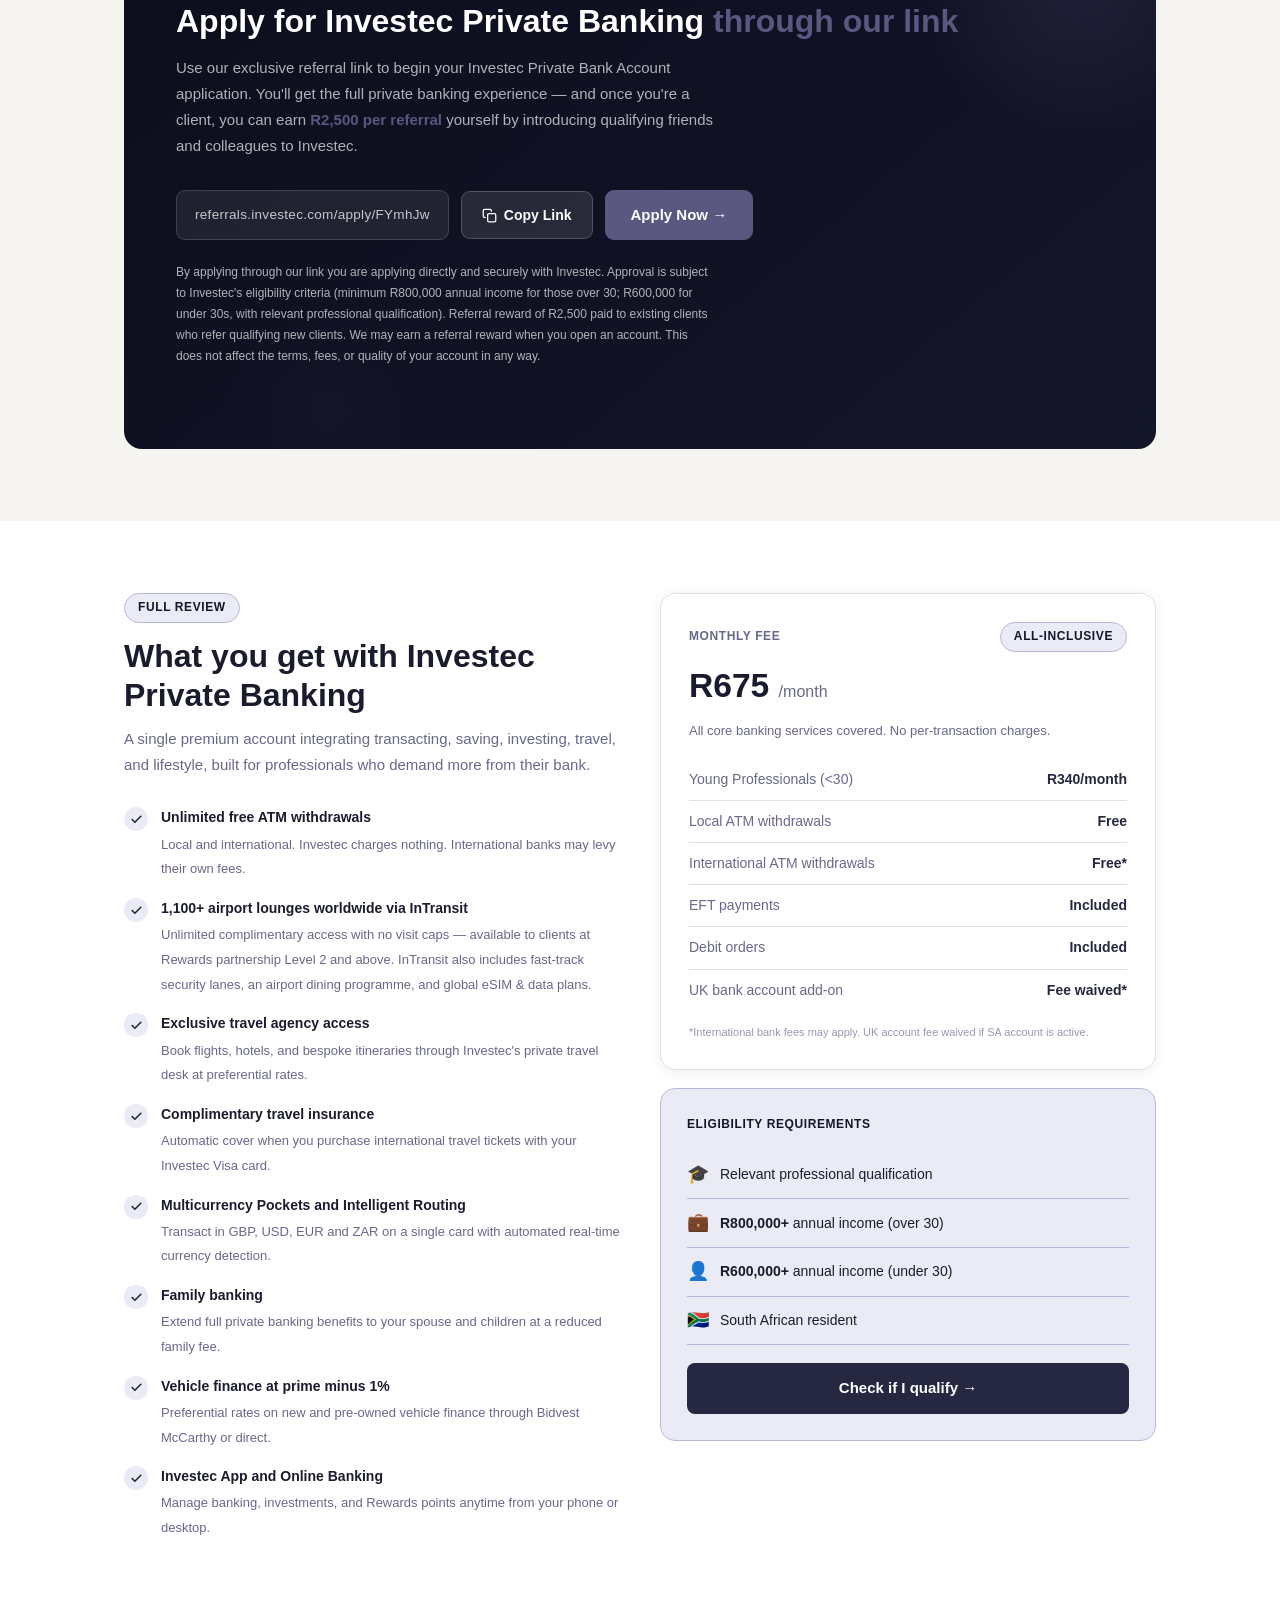
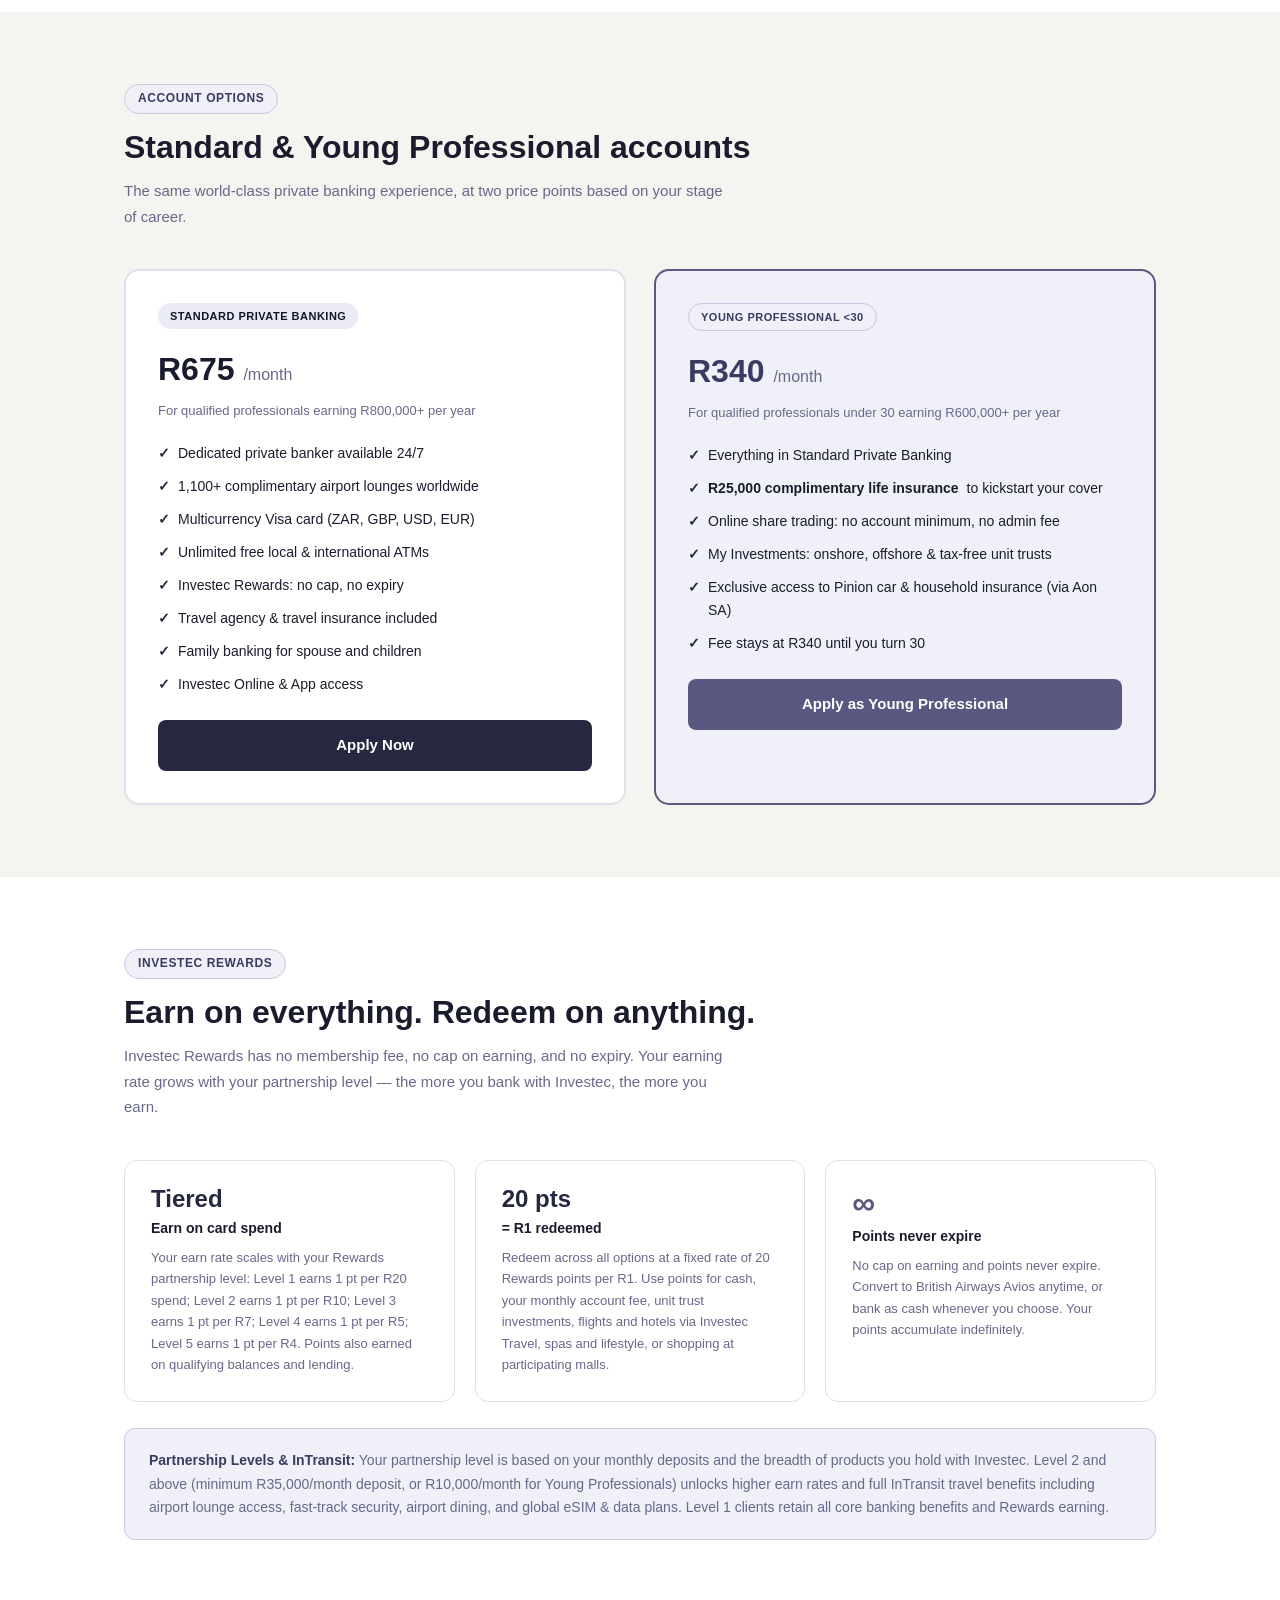
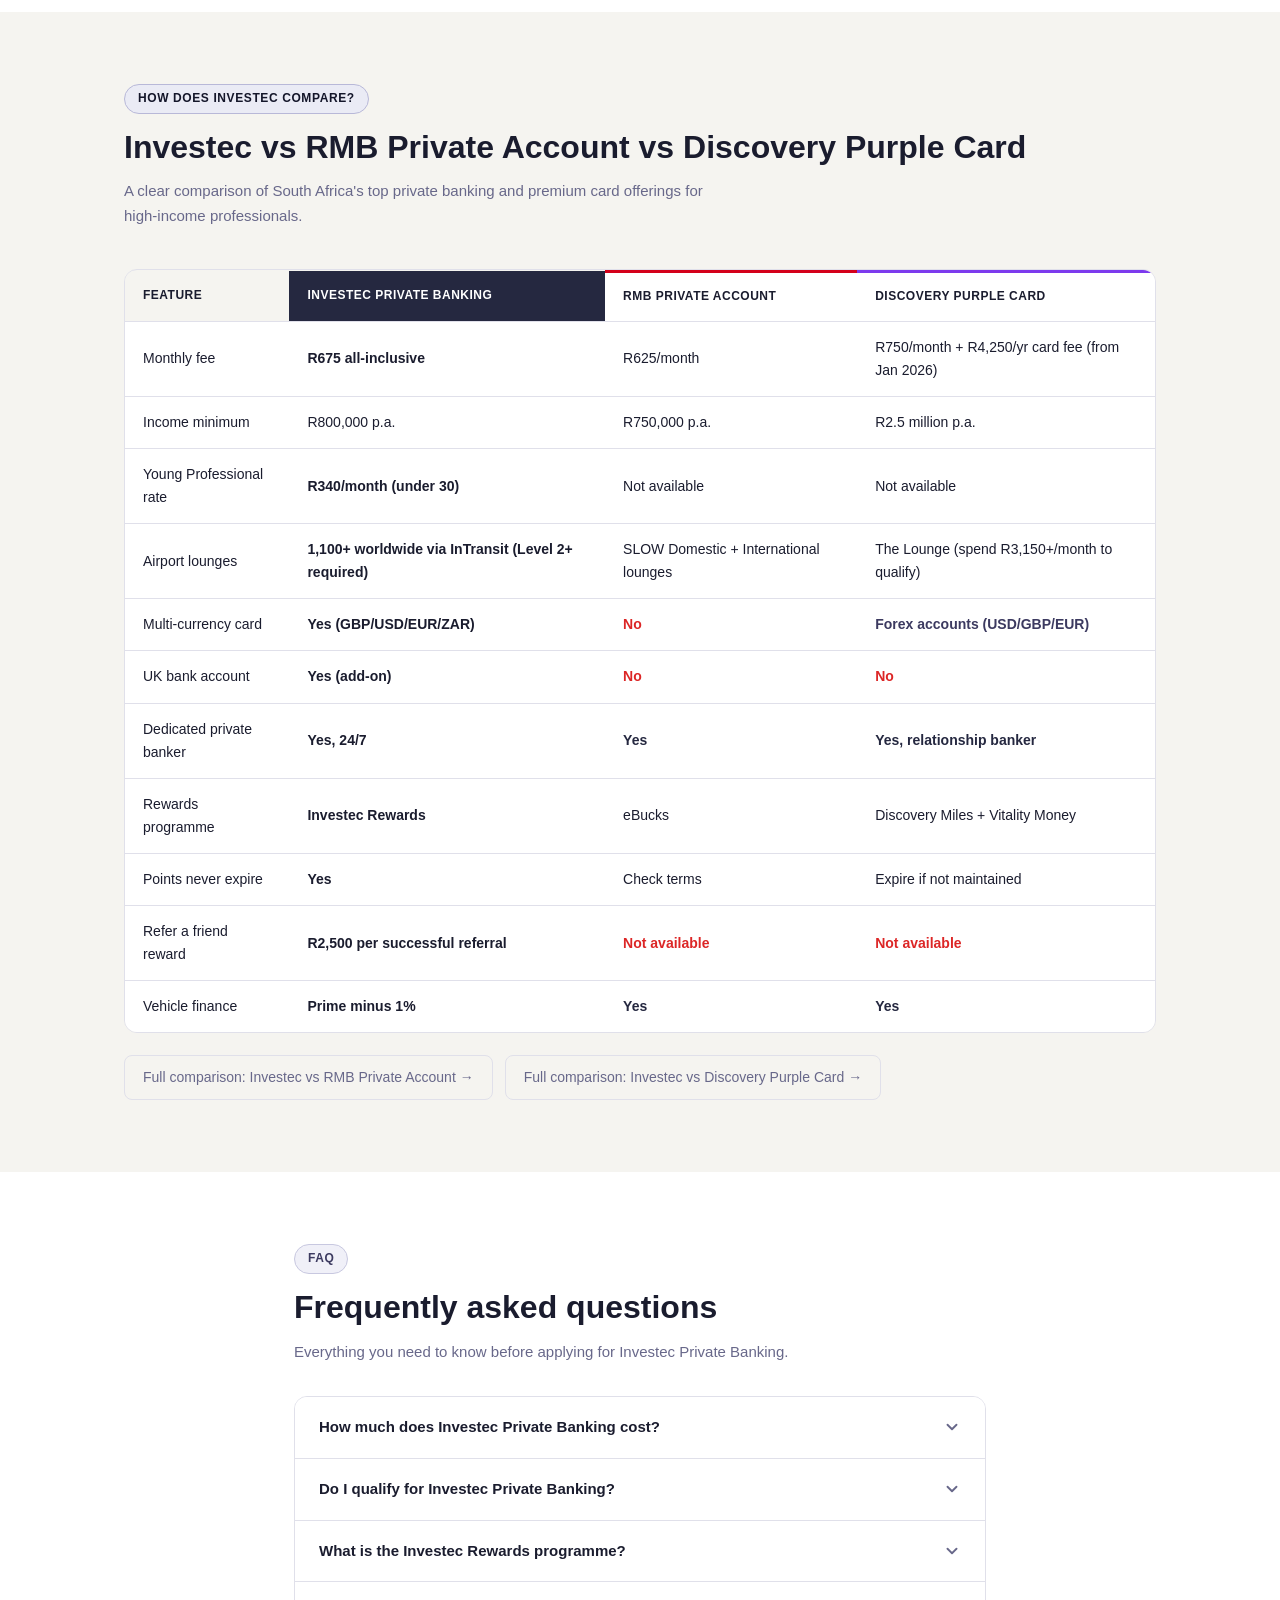
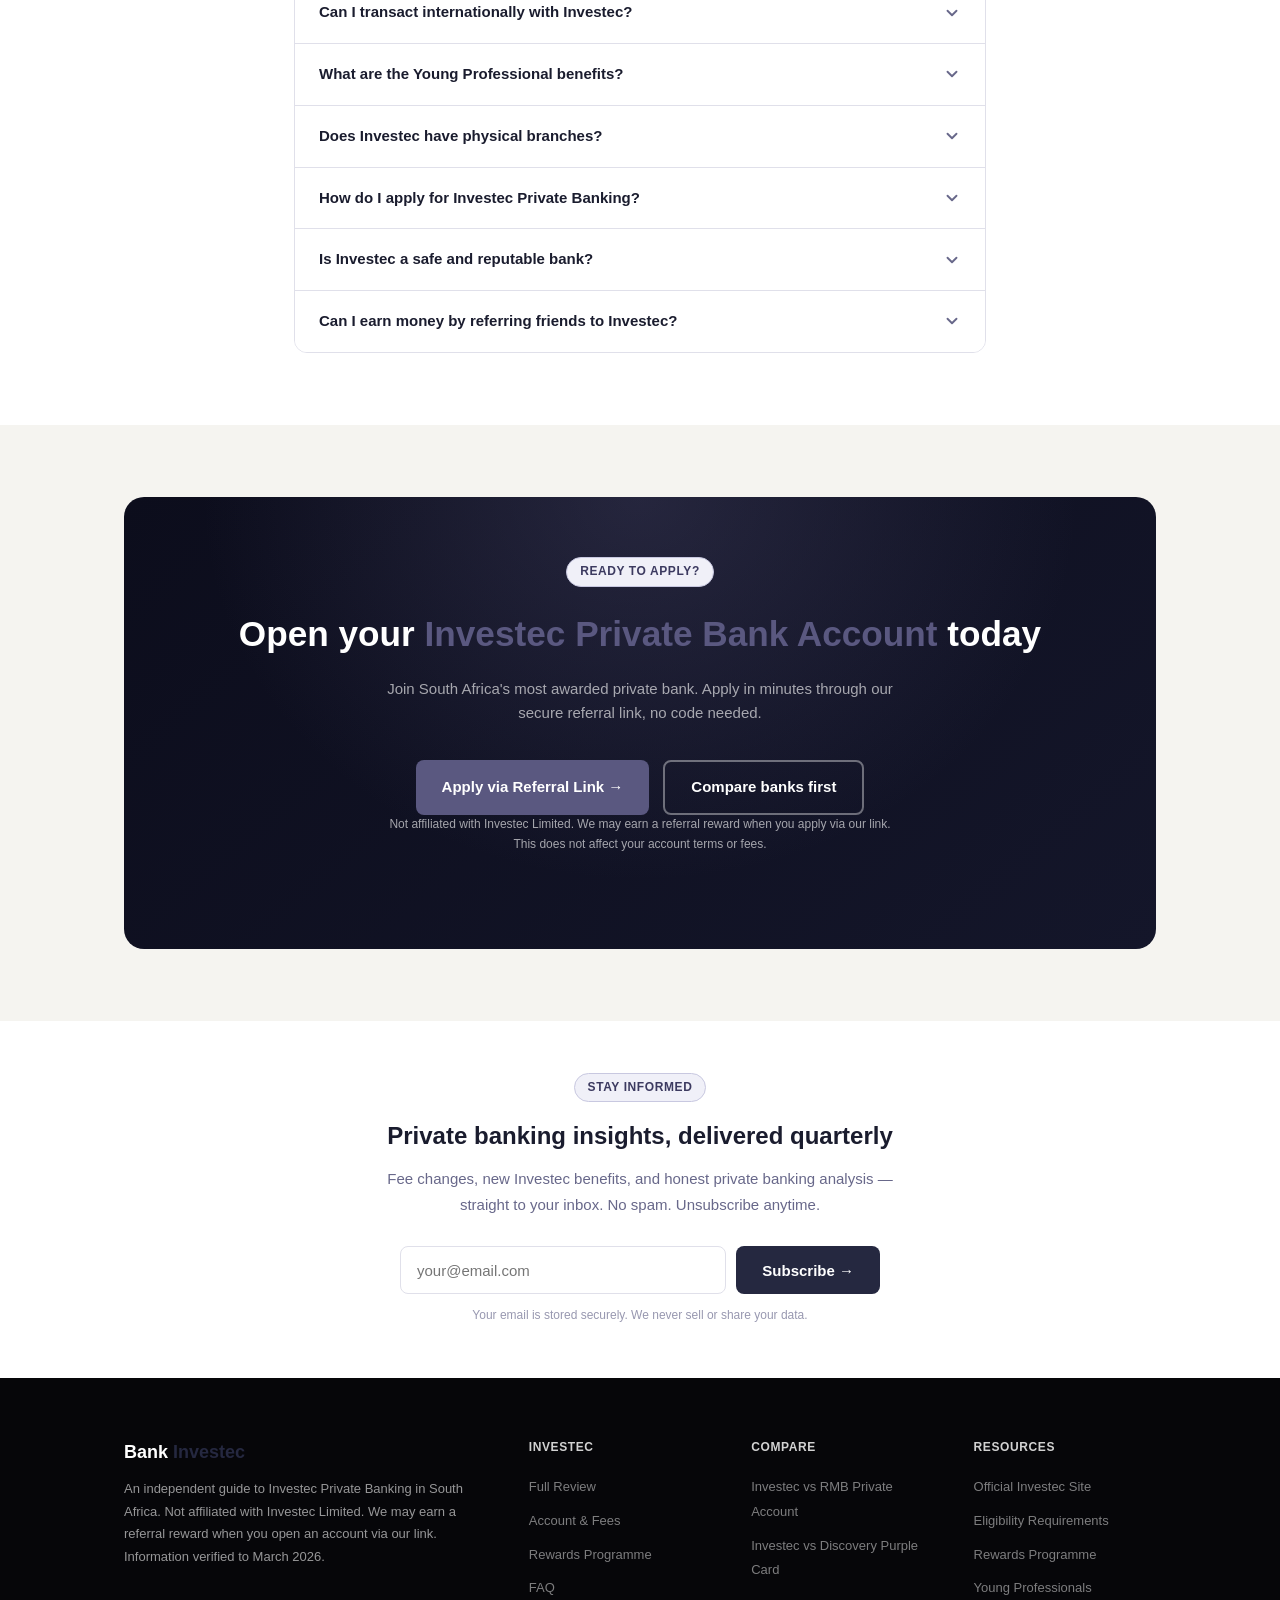
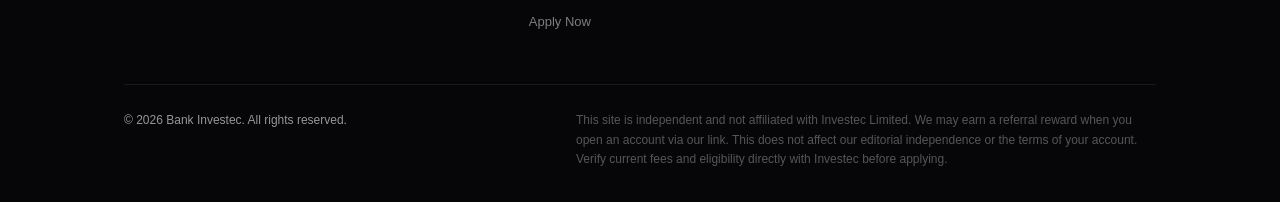
==== commit dfe865a2: "Update last-updated date to August 2026 (force CDN refresh) Co-Authored-By: Claude Sonnet 4.6 <norep" ====
--- a/investec/index.html
+++ b/investec/index.html
@@ -401,7 +401,7 @@
         <a href="https://referrals.investec.com/apply/FYmhJw" target="_blank" rel="noopener" class="btn btn-gold" onclick="trackApply()">Open Private Account</a>
         <a href="#features" class="btn btn-outline">Read Full Review</a>
       </div>
-      <div class="hero-meta">By the Bank Investec Editorial Team &middot; Last updated: March 2026</div>
+      <div class="hero-meta">By the Bank Investec Editorial Team &middot; Last updated: August 2026</div>
       <div class="hero-disc">Not affiliated with Investec Limited. We may earn a referral reward.</div>
       <div class="hero-stats">
         <div class="hero-stat">
